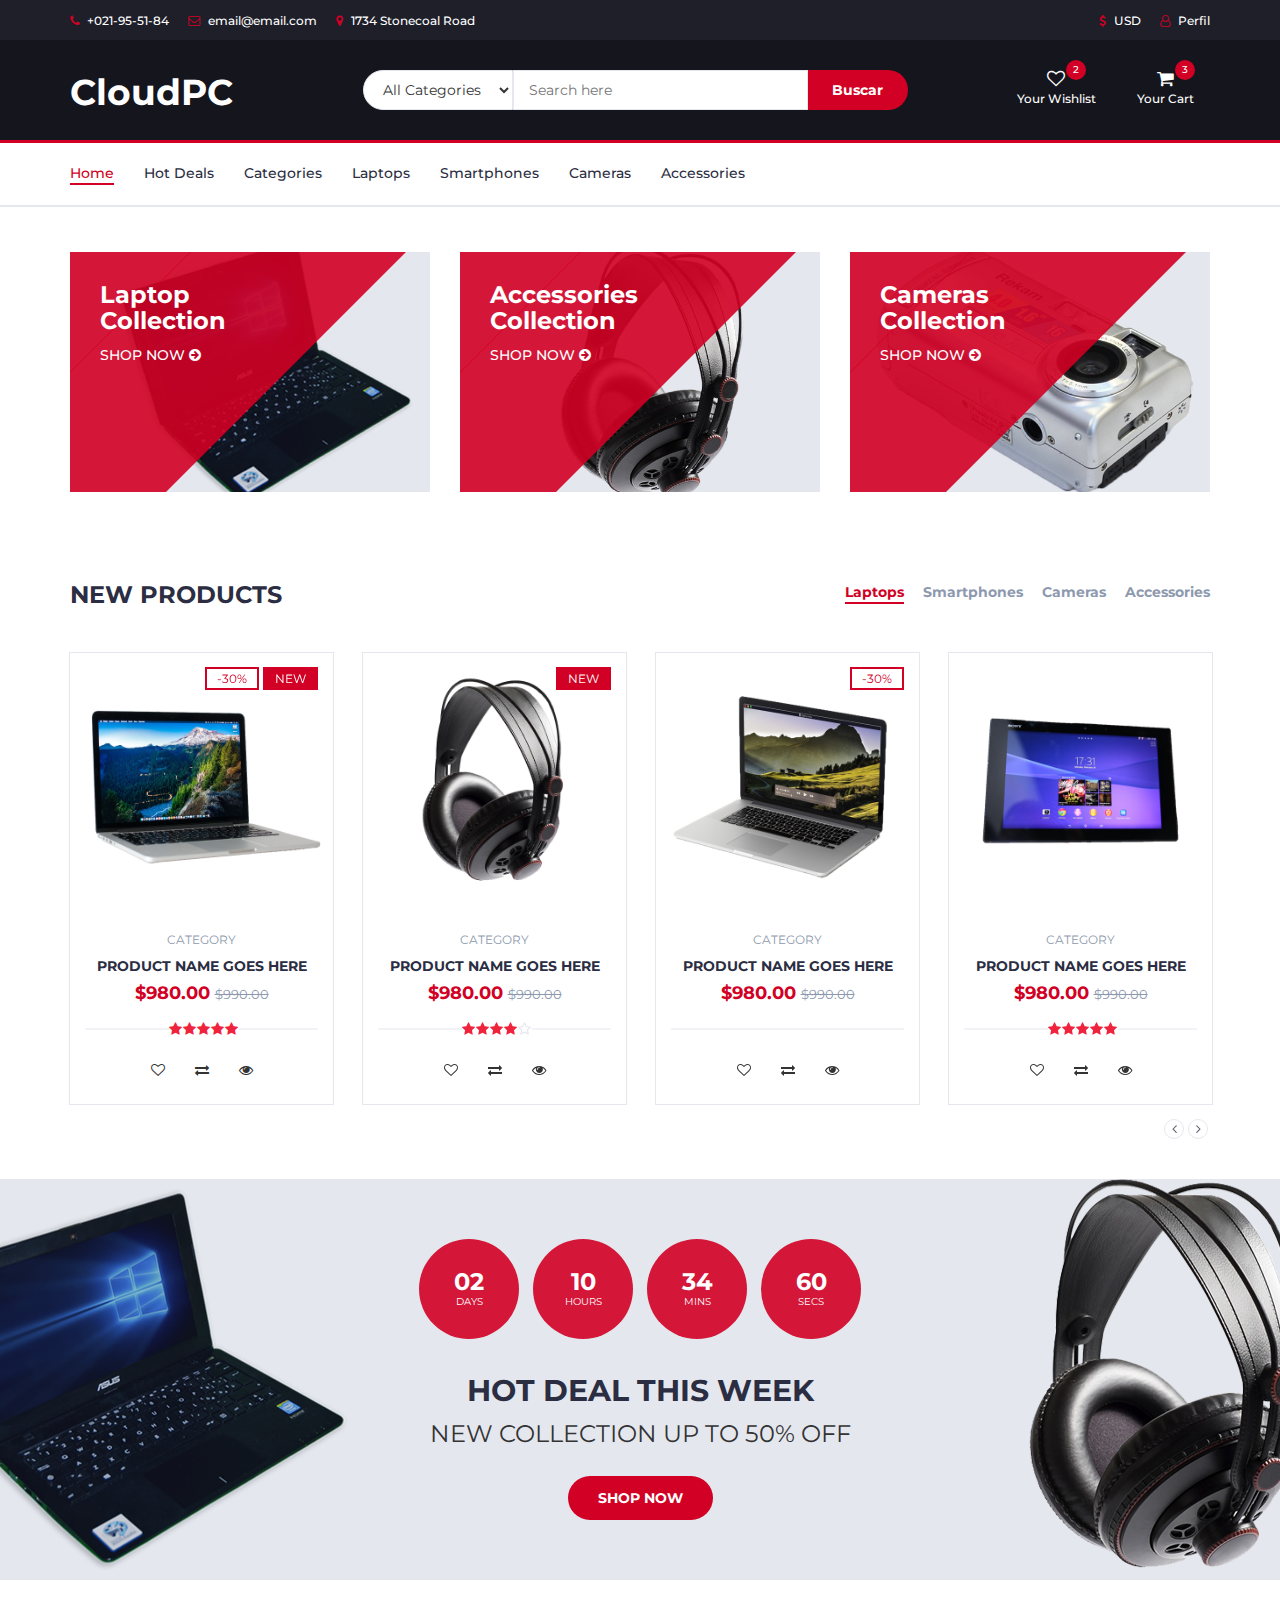
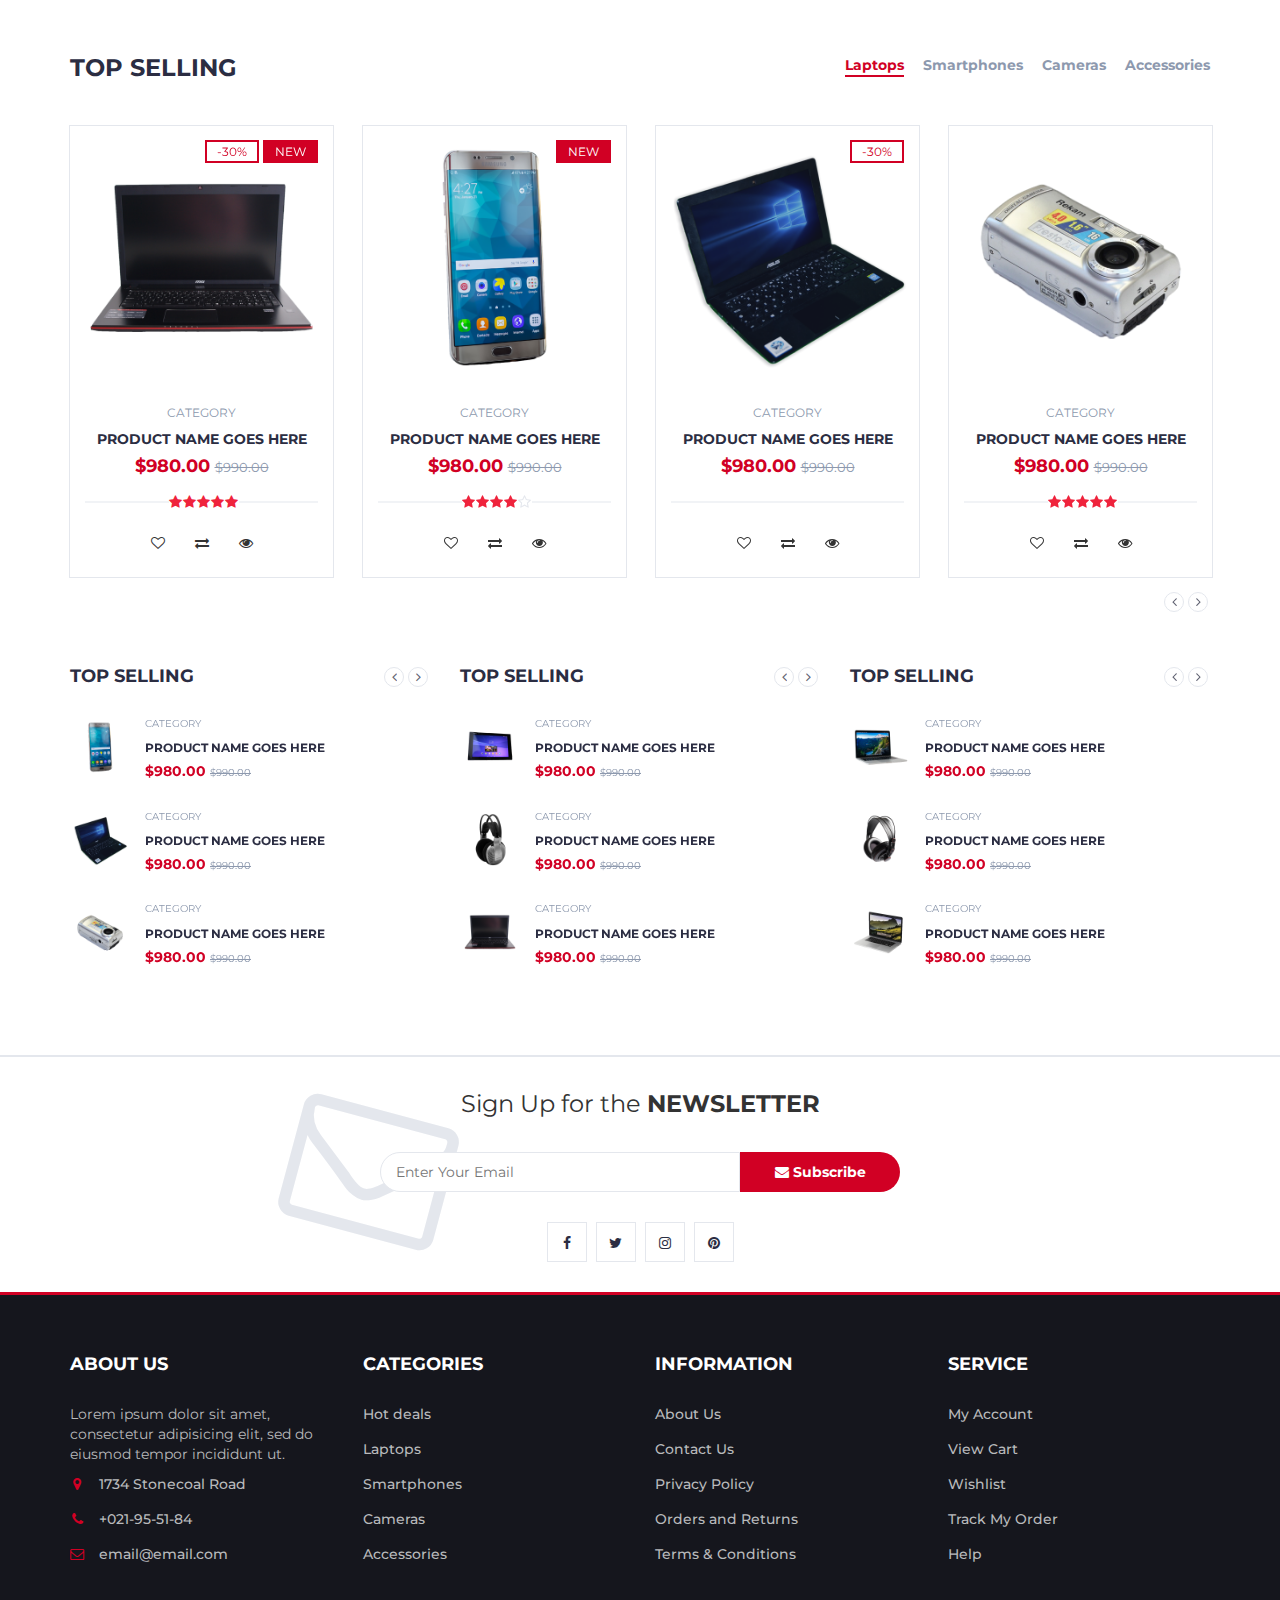
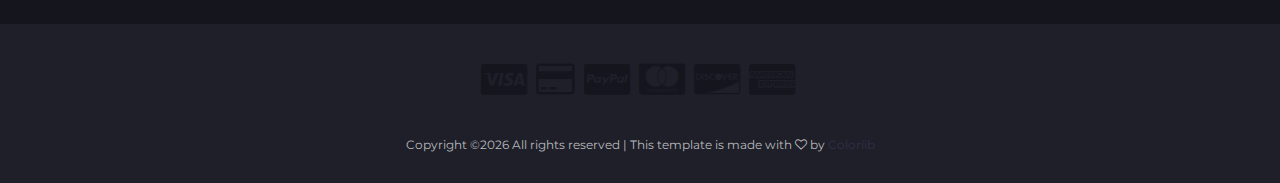
==== index.html @ c311a0d0 "Update index.html" ====
<!DOCTYPE html>
<html lang="en">
	<head>
		<meta charset="utf-8">
		<meta http-equiv="X-UA-Compatible" content="IE=edge">
		<meta name="viewport" content="width=device-width, initial-scale=1">
		 <!-- The above 3 meta tags *must* come first in the head; any other head content must come *after* these tags -->

		<title>CloudPC - Ecommerce</title>

		<!-- Google font -->
		<link href="https://fonts.googleapis.com/css?family=Montserrat:400,500,700" rel="stylesheet">

		<!-- Bootstrap -->
		<link type="text/css" rel="stylesheet" href="css/bootstrap.min.css"/>

		<!-- Slick -->
		<link type="text/css" rel="stylesheet" href="css/slick.css"/>
		<link type="text/css" rel="stylesheet" href="css/slick-theme.css"/>

		<!-- nouislider -->
		<link type="text/css" rel="stylesheet" href="css/nouislider.min.css"/>

		<!-- Font Awesome Icon -->
		<link rel="stylesheet" href="css/font-awesome.min.css">

		<!-- Custom stlylesheet -->
		<link type="text/css" rel="stylesheet" href="css/style.css"/>

		<!-- HTML5 shim and Respond.js for IE8 support of HTML5 elements and media queries -->
		<!-- WARNING: Respond.js doesn't work if you view the page via file:// -->
		<!--[if lt IE 9]>
		  <script src="https://oss.maxcdn.com/html5shiv/3.7.3/html5shiv.min.js"></script>
		  <script src="https://oss.maxcdn.com/respond/1.4.2/respond.min.js"></script>
		<![endif]-->

    </head>
	<body>
		<!-- HEADER -->
		<header>
			<!-- TOP HEADER -->
			<div id="top-header">
				<div class="container text-center">
					<ul class="header-links pull-left">
						<li><a href="#"><i class="fa fa-phone"></i> +021-95-51-84</a></li>
						<li><a href="#"><i class="fa fa-envelope-o"></i> email@email.com</a></li>
						<li><a href="#"><i class="fa fa-map-marker"></i> 1734 Stonecoal Road</a></li>
					</ul>
					<ul class="header-links pull-right">
						<li><a href="#"><i class="fa fa-dollar"></i> USD</a></li>
						<li><a href="#"><i class="fa fa-user-o"></i> Perfil</a></li>
					</ul>
				</div>
			</div>
			<!-- /TOP HEADER -->

			<!-- MAIN HEADER -->
			<div id="header">
				<!-- container -->
				<div class="container">
					<!-- row -->
					<div class="row">
						<!-- LOGO -->
						<div class="col-md-3">
							<div class="header-logo">
								<a href="#" class="logo">
									<h1 style="color: white; padding-top: 1.8rem;">CloudPC</h1>
								</a>
							</div>
						</div>
						<!-- /LOGO -->

						<!-- SEARCH BAR -->
						<div class="col-md-6">
							<div class="header-search">
								<form>
									<select class="input-select">
										<option value="0">All Categories</option>
										<option value="1">Category 01</option>
										<option value="1">Category 02</option>
									</select>
									<input class="input" placeholder="Search here">
									<button class="search-btn">Buscar</button>
								</form>
							</div>
						</div>
						<!-- /SEARCH BAR -->

						<!-- ACCOUNT -->
						<div class="col-md-3 clearfix">
							<div class="header-ctn">
								<!-- Wishlist -->
								<div>
									<a href="#">
										<i class="fa fa-heart-o"></i>
										<span>Your Wishlist</span>
										<div class="qty">2</div>
									</a>
								</div>
								<!-- /Wishlist -->

								<!-- Cart -->
								<div class="dropdown">
									<a class="dropdown-toggle" data-toggle="dropdown" aria-expanded="true">
										<i class="fa fa-shopping-cart"></i>
										<span>Your Cart</span>
										<div class="qty">3</div>
									</a>
									<div class="cart-dropdown">
										<div class="cart-list">
											<div class="product-widget">
												<div class="product-img">
													<img src="./img/product01.png" alt="">
												</div>
												<div class="product-body">
													<h3 class="product-name"><a href="#">product name goes here</a></h3>
													<h4 class="product-price"><span class="qty">1x</span>$980.00</h4>
												</div>
												<button class="delete"><i class="fa fa-close"></i></button>
											</div>

											<div class="product-widget">
												<div class="product-img">
													<img src="./img/product02.png" alt="">
												</div>
												<div class="product-body">
													<h3 class="product-name"><a href="#">product name goes here</a></h3>
													<h4 class="product-price"><span class="qty">3x</span>$980.00</h4>
												</div>
												<button class="delete"><i class="fa fa-close"></i></button>
											</div>
										</div>
										<div class="cart-summary">
											<small>3 Item(s) selected</small>
											<h5>SUBTOTAL: $2940.00</h5>
										</div>
										<div class="cart-btns">
											<a href="#">View Cart</a>
											<a href="#">Checkout  <i class="fa fa-arrow-circle-right"></i></a>
										</div>
									</div>
								</div>
								<!-- /Cart -->

								<!-- Menu Toogle -->
								<div class="menu-toggle">
									<a href="#">
										<i class="fa fa-bars"></i>
										<span>Menu</span>
									</a>
								</div>
								<!-- /Menu Toogle -->
							</div>
						</div>
						<!-- /ACCOUNT -->
					</div>
					<!-- row -->
				</div>
				<!-- container -->
			</div>
			<!-- /MAIN HEADER -->
		</header>
		<!-- /HEADER -->

		<!-- NAVIGATION -->
		<nav id="navigation">
			<!-- container -->
			<div class="container">
				<!-- responsive-nav -->
				<div id="responsive-nav">
					<!-- NAV -->
					<ul class="main-nav nav navbar-nav">
						<li class="active"><a href="#">Home</a></li>
						<li><a href="#">Hot Deals</a></li>
						<li><a href="#">Categories</a></li>
						<li><a href="#">Laptops</a></li>
						<li><a href="#">Smartphones</a></li>
						<li><a href="#">Cameras</a></li>
						<li><a href="#">Accessories</a></li>
					</ul>
					<!-- /NAV -->
				</div>
				<!-- /responsive-nav -->
			</div>
			<!-- /container -->
		</nav>
		<!-- /NAVIGATION -->

		<!-- SECTION -->
		<div class="section">
			<!-- container -->
			<div class="container">
				<!-- row -->
				<div class="row">
					<!-- shop -->
					<div class="col-md-4 col-xs-6">
						<div class="shop">
							<div class="shop-img">
								<img src="./img/shop01.png" alt="">
							</div>
							<div class="shop-body">
								<h3>Laptop<br>Collection</h3>
								<a href="#" class="cta-btn">Shop now <i class="fa fa-arrow-circle-right"></i></a>
							</div>
						</div>
					</div>
					<!-- /shop -->

					<!-- shop -->
					<div class="col-md-4 col-xs-6">
						<div class="shop">
							<div class="shop-img">
								<img src="./img/shop03.png" alt="">
							</div>
							<div class="shop-body">
								<h3>Accessories<br>Collection</h3>
								<a href="#" class="cta-btn">Shop now <i class="fa fa-arrow-circle-right"></i></a>
							</div>
						</div>
					</div>
					<!-- /shop -->

					<!-- shop -->
					<div class="col-md-4 col-xs-6">
						<div class="shop">
							<div class="shop-img">
								<img src="./img/shop02.png" alt="">
							</div>
							<div class="shop-body">
								<h3>Cameras<br>Collection</h3>
								<a href="#" class="cta-btn">Shop now <i class="fa fa-arrow-circle-right"></i></a>
							</div>
						</div>
					</div>
					<!-- /shop -->
				</div>
				<!-- /row -->
			</div>
			<!-- /container -->
		</div>
		<!-- /SECTION -->

		<!-- SECTION -->
		<div class="section">
			<!-- container -->
			<div class="container">
				<!-- row -->
				<div class="row">

					<!-- section title -->
					<div class="col-md-12">
						<div class="section-title">
							<h3 class="title">New Products</h3>
							<div class="section-nav">
								<ul class="section-tab-nav tab-nav">
									<li class="active"><a data-toggle="tab" href="#tab1">Laptops</a></li>
									<li><a data-toggle="tab" href="#tab1">Smartphones</a></li>
									<li><a data-toggle="tab" href="#tab1">Cameras</a></li>
									<li><a data-toggle="tab" href="#tab1">Accessories</a></li>
								</ul>
							</div>
						</div>
					</div>
					<!-- /section title -->

					<!-- Products tab & slick -->
					<div class="col-md-12">
						<div class="row">
							<div class="products-tabs">
								<!-- tab -->
								<div id="tab1" class="tab-pane active">
									<div class="products-slick" data-nav="#slick-nav-1">
										<!-- product -->
										<div class="product">
											<div class="product-img">
												<img src="./img/product01.png" alt="">
												<div class="product-label">
													<span class="sale">-30%</span>
													<span class="new">NEW</span>
												</div>
											</div>
											<div class="product-body">
												<p class="product-category">Category</p>
												<h3 class="product-name"><a href="#">product name goes here</a></h3>
												<h4 class="product-price">$980.00 <del class="product-old-price">$990.00</del></h4>
												<div class="product-rating">
													<i class="fa fa-star"></i>
													<i class="fa fa-star"></i>
													<i class="fa fa-star"></i>
													<i class="fa fa-star"></i>
													<i class="fa fa-star"></i>
												</div>
												<div class="product-btns">
													<button class="add-to-wishlist"><i class="fa fa-heart-o"></i><span class="tooltipp">add to wishlist</span></button>
													<button class="add-to-compare"><i class="fa fa-exchange"></i><span class="tooltipp">add to compare</span></button>
													<button class="quick-view"><i class="fa fa-eye"></i><span class="tooltipp">quick view</span></button>
												</div>
											</div>
											<div class="add-to-cart">
												<button class="add-to-cart-btn"><i class="fa fa-shopping-cart"></i> add to cart</button>
											</div>
										</div>
										<!-- /product -->

										<!-- product -->
										<div class="product">
											<div class="product-img">
												<img src="./img/product02.png" alt="">
												<div class="product-label">
													<span class="new">NEW</span>
												</div>
											</div>
											<div class="product-body">
												<p class="product-category">Category</p>
												<h3 class="product-name"><a href="#">product name goes here</a></h3>
												<h4 class="product-price">$980.00 <del class="product-old-price">$990.00</del></h4>
												<div class="product-rating">
													<i class="fa fa-star"></i>
													<i class="fa fa-star"></i>
													<i class="fa fa-star"></i>
													<i class="fa fa-star"></i>
													<i class="fa fa-star-o"></i>
												</div>
												<div class="product-btns">
													<button class="add-to-wishlist"><i class="fa fa-heart-o"></i><span class="tooltipp">add to wishlist</span></button>
													<button class="add-to-compare"><i class="fa fa-exchange"></i><span class="tooltipp">add to compare</span></button>
													<button class="quick-view"><i class="fa fa-eye"></i><span class="tooltipp">quick view</span></button>
												</div>
											</div>
											<div class="add-to-cart">
												<button class="add-to-cart-btn"><i class="fa fa-shopping-cart"></i> add to cart</button>
											</div>
										</div>
										<!-- /product -->

										<!-- product -->
										<div class="product">
											<div class="product-img">
												<img src="./img/product03.png" alt="">
												<div class="product-label">
													<span class="sale">-30%</span>
												</div>
											</div>
											<div class="product-body">
												<p class="product-category">Category</p>
												<h3 class="product-name"><a href="#">product name goes here</a></h3>
												<h4 class="product-price">$980.00 <del class="product-old-price">$990.00</del></h4>
												<div class="product-rating">
												</div>
												<div class="product-btns">
													<button class="add-to-wishlist"><i class="fa fa-heart-o"></i><span class="tooltipp">add to wishlist</span></button>
													<button class="add-to-compare"><i class="fa fa-exchange"></i><span class="tooltipp">add to compare</span></button>
													<button class="quick-view"><i class="fa fa-eye"></i><span class="tooltipp">quick view</span></button>
												</div>
											</div>
											<div class="add-to-cart">
												<button class="add-to-cart-btn"><i class="fa fa-shopping-cart"></i> add to cart</button>
											</div>
										</div>
										<!-- /product -->

										<!-- product -->
										<div class="product">
											<div class="product-img">
												<img src="./img/product04.png" alt="">
											</div>
											<div class="product-body">
												<p class="product-category">Category</p>
												<h3 class="product-name"><a href="#">product name goes here</a></h3>
												<h4 class="product-price">$980.00 <del class="product-old-price">$990.00</del></h4>
												<div class="product-rating">
													<i class="fa fa-star"></i>
													<i class="fa fa-star"></i>
													<i class="fa fa-star"></i>
													<i class="fa fa-star"></i>
													<i class="fa fa-star"></i>
												</div>
												<div class="product-btns">
													<button class="add-to-wishlist"><i class="fa fa-heart-o"></i><span class="tooltipp">add to wishlist</span></button>
													<button class="add-to-compare"><i class="fa fa-exchange"></i><span class="tooltipp">add to compare</span></button>
													<button class="quick-view"><i class="fa fa-eye"></i><span class="tooltipp">quick view</span></button>
												</div>
											</div>
											<div class="add-to-cart">
												<button class="add-to-cart-btn"><i class="fa fa-shopping-cart"></i> add to cart</button>
											</div>
										</div>
										<!-- /product -->

										<!-- product -->
										<div class="product">
											<div class="product-img">
												<img src="./img/product05.png" alt="">
											</div>
											<div class="product-body">
												<p class="product-category">Category</p>
												<h3 class="product-name"><a href="#">product name goes here</a></h3>
												<h4 class="product-price">$980.00 <del class="product-old-price">$990.00</del></h4>
												<div class="product-rating">
													<i class="fa fa-star"></i>
													<i class="fa fa-star"></i>
													<i class="fa fa-star"></i>
													<i class="fa fa-star"></i>
													<i class="fa fa-star"></i>
												</div>
												<div class="product-btns">
													<button class="add-to-wishlist"><i class="fa fa-heart-o"></i><span class="tooltipp">add to wishlist</span></button>
													<button class="add-to-compare"><i class="fa fa-exchange"></i><span class="tooltipp">add to compare</span></button>
													<button class="quick-view"><i class="fa fa-eye"></i><span class="tooltipp">quick view</span></button>
												</div>
											</div>
											<div class="add-to-cart">
												<button class="add-to-cart-btn"><i class="fa fa-shopping-cart"></i> add to cart</button>
											</div>
										</div>
										<!-- /product -->
									</div>
									<div id="slick-nav-1" class="products-slick-nav"></div>
								</div>
								<!-- /tab -->
							</div>
						</div>
					</div>
					<!-- Products tab & slick -->
				</div>
				<!-- /row -->
			</div>
			<!-- /container -->
		</div>
		<!-- /SECTION -->

		<!-- HOT DEAL SECTION -->
		<div id="hot-deal" class="section">
			<!-- container -->
			<div class="container">
				<!-- row -->
				<div class="row">
					<div class="col-md-12">
						<div class="hot-deal">
							<ul class="hot-deal-countdown">
								<li>
									<div>
										<h3>02</h3>
										<span>Days</span>
									</div>
								</li>
								<li>
									<div>
										<h3>10</h3>
										<span>Hours</span>
									</div>
								</li>
								<li>
									<div>
										<h3>34</h3>
										<span>Mins</span>
									</div>
								</li>
								<li>
									<div>
										<h3>60</h3>
										<span>Secs</span>
									</div>
								</li>
							</ul>
							<h2 class="text-uppercase">hot deal this week</h2>
							<p>New Collection Up to 50% OFF</p>
							<a class="primary-btn cta-btn" href="#">Shop now</a>
						</div>
					</div>
				</div>
				<!-- /row -->
			</div>
			<!-- /container -->
		</div>
		<!-- /HOT DEAL SECTION -->

		<!-- SECTION -->
		<div class="section">
			<!-- container -->
			<div class="container">
				<!-- row -->
				<div class="row">

					<!-- section title -->
					<div class="col-md-12">
						<div class="section-title">
							<h3 class="title">Top selling</h3>
							<div class="section-nav">
								<ul class="section-tab-nav tab-nav">
									<li class="active"><a data-toggle="tab" href="#tab2">Laptops</a></li>
									<li><a data-toggle="tab" href="#tab2">Smartphones</a></li>
									<li><a data-toggle="tab" href="#tab2">Cameras</a></li>
									<li><a data-toggle="tab" href="#tab2">Accessories</a></li>
								</ul>
							</div>
						</div>
					</div>
					<!-- /section title -->

					<!-- Products tab & slick -->
					<div class="col-md-12">
						<div class="row">
							<div class="products-tabs">
								<!-- tab -->
								<div id="tab2" class="tab-pane fade in active">
									<div class="products-slick" data-nav="#slick-nav-2">
										<!-- product -->
										<div class="product">
											<div class="product-img">
												<img src="./img/product06.png" alt="">
												<div class="product-label">
													<span class="sale">-30%</span>
													<span class="new">NEW</span>
												</div>
											</div>
											<div class="product-body">
												<p class="product-category">Category</p>
												<h3 class="product-name"><a href="#">product name goes here</a></h3>
												<h4 class="product-price">$980.00 <del class="product-old-price">$990.00</del></h4>
												<div class="product-rating">
													<i class="fa fa-star"></i>
													<i class="fa fa-star"></i>
													<i class="fa fa-star"></i>
													<i class="fa fa-star"></i>
													<i class="fa fa-star"></i>
												</div>
												<div class="product-btns">
													<button class="add-to-wishlist"><i class="fa fa-heart-o"></i><span class="tooltipp">add to wishlist</span></button>
													<button class="add-to-compare"><i class="fa fa-exchange"></i><span class="tooltipp">add to compare</span></button>
													<button class="quick-view"><i class="fa fa-eye"></i><span class="tooltipp">quick view</span></button>
												</div>
											</div>
											<div class="add-to-cart">
												<button class="add-to-cart-btn"><i class="fa fa-shopping-cart"></i> add to cart</button>
											</div>
										</div>
										<!-- /product -->

										<!-- product -->
										<div class="product">
											<div class="product-img">
												<img src="./img/product07.png" alt="">
												<div class="product-label">
													<span class="new">NEW</span>
												</div>
											</div>
											<div class="product-body">
												<p class="product-category">Category</p>
												<h3 class="product-name"><a href="#">product name goes here</a></h3>
												<h4 class="product-price">$980.00 <del class="product-old-price">$990.00</del></h4>
												<div class="product-rating">
													<i class="fa fa-star"></i>
													<i class="fa fa-star"></i>
													<i class="fa fa-star"></i>
													<i class="fa fa-star"></i>
													<i class="fa fa-star-o"></i>
												</div>
												<div class="product-btns">
													<button class="add-to-wishlist"><i class="fa fa-heart-o"></i><span class="tooltipp">add to wishlist</span></button>
													<button class="add-to-compare"><i class="fa fa-exchange"></i><span class="tooltipp">add to compare</span></button>
													<button class="quick-view"><i class="fa fa-eye"></i><span class="tooltipp">quick view</span></button>
												</div>
											</div>
											<div class="add-to-cart">
												<button class="add-to-cart-btn"><i class="fa fa-shopping-cart"></i> add to cart</button>
											</div>
										</div>
										<!-- /product -->

										<!-- product -->
										<div class="product">
											<div class="product-img">
												<img src="./img/product08.png" alt="">
												<div class="product-label">
													<span class="sale">-30%</span>
												</div>
											</div>
											<div class="product-body">
												<p class="product-category">Category</p>
												<h3 class="product-name"><a href="#">product name goes here</a></h3>
												<h4 class="product-price">$980.00 <del class="product-old-price">$990.00</del></h4>
												<div class="product-rating">
												</div>
												<div class="product-btns">
													<button class="add-to-wishlist"><i class="fa fa-heart-o"></i><span class="tooltipp">add to wishlist</span></button>
													<button class="add-to-compare"><i class="fa fa-exchange"></i><span class="tooltipp">add to compare</span></button>
													<button class="quick-view"><i class="fa fa-eye"></i><span class="tooltipp">quick view</span></button>
												</div>
											</div>
											<div class="add-to-cart">
												<button class="add-to-cart-btn"><i class="fa fa-shopping-cart"></i> add to cart</button>
											</div>
										</div>
										<!-- /product -->

										<!-- product -->
										<div class="product">
											<div class="product-img">
												<img src="./img/product09.png" alt="">
											</div>
											<div class="product-body">
												<p class="product-category">Category</p>
												<h3 class="product-name"><a href="#">product name goes here</a></h3>
												<h4 class="product-price">$980.00 <del class="product-old-price">$990.00</del></h4>
												<div class="product-rating">
													<i class="fa fa-star"></i>
													<i class="fa fa-star"></i>
													<i class="fa fa-star"></i>
													<i class="fa fa-star"></i>
													<i class="fa fa-star"></i>
												</div>
												<div class="product-btns">
													<button class="add-to-wishlist"><i class="fa fa-heart-o"></i><span class="tooltipp">add to wishlist</span></button>
													<button class="add-to-compare"><i class="fa fa-exchange"></i><span class="tooltipp">add to compare</span></button>
													<button class="quick-view"><i class="fa fa-eye"></i><span class="tooltipp">quick view</span></button>
												</div>
											</div>
											<div class="add-to-cart">
												<button class="add-to-cart-btn"><i class="fa fa-shopping-cart"></i> add to cart</button>
											</div>
										</div>
										<!-- /product -->

										<!-- product -->
										<div class="product">
											<div class="product-img">
												<img src="./img/product01.png" alt="">
											</div>
											<div class="product-body">
												<p class="product-category">Category</p>
												<h3 class="product-name"><a href="#">product name goes here</a></h3>
												<h4 class="product-price">$980.00 <del class="product-old-price">$990.00</del></h4>
												<div class="product-rating">
													<i class="fa fa-star"></i>
													<i class="fa fa-star"></i>
													<i class="fa fa-star"></i>
													<i class="fa fa-star"></i>
													<i class="fa fa-star"></i>
												</div>
												<div class="product-btns">
													<button class="add-to-wishlist"><i class="fa fa-heart-o"></i><span class="tooltipp">add to wishlist</span></button>
													<button class="add-to-compare"><i class="fa fa-exchange"></i><span class="tooltipp">add to compare</span></button>
													<button class="quick-view"><i class="fa fa-eye"></i><span class="tooltipp">quick view</span></button>
												</div>
											</div>
											<div class="add-to-cart">
												<button class="add-to-cart-btn"><i class="fa fa-shopping-cart"></i> add to cart</button>
											</div>
										</div>
										<!-- /product -->
									</div>
									<div id="slick-nav-2" class="products-slick-nav"></div>
								</div>
								<!-- /tab -->
							</div>
						</div>
					</div>
					<!-- /Products tab & slick -->
				</div>
				<!-- /row -->
			</div>
			<!-- /container -->
		</div>
		<!-- /SECTION -->

		<!-- SECTION -->
		<div class="section">
			<!-- container -->
			<div class="container">
				<!-- row -->
				<div class="row">
					<div class="col-md-4 col-xs-6">
						<div class="section-title">
							<h4 class="title">Top selling</h4>
							<div class="section-nav">
								<div id="slick-nav-3" class="products-slick-nav"></div>
							</div>
						</div>

						<div class="products-widget-slick" data-nav="#slick-nav-3">
							<div>
								<!-- product widget -->
								<div class="product-widget">
									<div class="product-img">
										<img src="./img/product07.png" alt="">
									</div>
									<div class="product-body">
										<p class="product-category">Category</p>
										<h3 class="product-name"><a href="#">product name goes here</a></h3>
										<h4 class="product-price">$980.00 <del class="product-old-price">$990.00</del></h4>
									</div>
								</div>
								<!-- /product widget -->

								<!-- product widget -->
								<div class="product-widget">
									<div class="product-img">
										<img src="./img/product08.png" alt="">
									</div>
									<div class="product-body">
										<p class="product-category">Category</p>
										<h3 class="product-name"><a href="#">product name goes here</a></h3>
										<h4 class="product-price">$980.00 <del class="product-old-price">$990.00</del></h4>
									</div>
								</div>
								<!-- /product widget -->

								<!-- product widget -->
								<div class="product-widget">
									<div class="product-img">
										<img src="./img/product09.png" alt="">
									</div>
									<div class="product-body">
										<p class="product-category">Category</p>
										<h3 class="product-name"><a href="#">product name goes here</a></h3>
										<h4 class="product-price">$980.00 <del class="product-old-price">$990.00</del></h4>
									</div>
								</div>
								<!-- product widget -->
							</div>

							<div>
								<!-- product widget -->
								<div class="product-widget">
									<div class="product-img">
										<img src="./img/product01.png" alt="">
									</div>
									<div class="product-body">
										<p class="product-category">Category</p>
										<h3 class="product-name"><a href="#">product name goes here</a></h3>
										<h4 class="product-price">$980.00 <del class="product-old-price">$990.00</del></h4>
									</div>
								</div>
								<!-- /product widget -->

								<!-- product widget -->
								<div class="product-widget">
									<div class="product-img">
										<img src="./img/product02.png" alt="">
									</div>
									<div class="product-body">
										<p class="product-category">Category</p>
										<h3 class="product-name"><a href="#">product name goes here</a></h3>
										<h4 class="product-price">$980.00 <del class="product-old-price">$990.00</del></h4>
									</div>
								</div>
								<!-- /product widget -->

								<!-- product widget -->
								<div class="product-widget">
									<div class="product-img">
										<img src="./img/product03.png" alt="">
									</div>
									<div class="product-body">
										<p class="product-category">Category</p>
										<h3 class="product-name"><a href="#">product name goes here</a></h3>
										<h4 class="product-price">$980.00 <del class="product-old-price">$990.00</del></h4>
									</div>
								</div>
								<!-- product widget -->
							</div>
						</div>
					</div>

					<div class="col-md-4 col-xs-6">
						<div class="section-title">
							<h4 class="title">Top selling</h4>
							<div class="section-nav">
								<div id="slick-nav-4" class="products-slick-nav"></div>
							</div>
						</div>

						<div class="products-widget-slick" data-nav="#slick-nav-4">
							<div>
								<!-- product widget -->
								<div class="product-widget">
									<div class="product-img">
										<img src="./img/product04.png" alt="">
									</div>
									<div class="product-body">
										<p class="product-category">Category</p>
										<h3 class="product-name"><a href="#">product name goes here</a></h3>
										<h4 class="product-price">$980.00 <del class="product-old-price">$990.00</del></h4>
									</div>
								</div>
								<!-- /product widget -->

								<!-- product widget -->
								<div class="product-widget">
									<div class="product-img">
										<img src="./img/product05.png" alt="">
									</div>
									<div class="product-body">
										<p class="product-category">Category</p>
										<h3 class="product-name"><a href="#">product name goes here</a></h3>
										<h4 class="product-price">$980.00 <del class="product-old-price">$990.00</del></h4>
									</div>
								</div>
								<!-- /product widget -->

								<!-- product widget -->
								<div class="product-widget">
									<div class="product-img">
										<img src="./img/product06.png" alt="">
									</div>
									<div class="product-body">
										<p class="product-category">Category</p>
										<h3 class="product-name"><a href="#">product name goes here</a></h3>
										<h4 class="product-price">$980.00 <del class="product-old-price">$990.00</del></h4>
									</div>
								</div>
								<!-- product widget -->
							</div>

							<div>
								<!-- product widget -->
								<div class="product-widget">
									<div class="product-img">
										<img src="./img/product07.png" alt="">
									</div>
									<div class="product-body">
										<p class="product-category">Category</p>
										<h3 class="product-name"><a href="#">product name goes here</a></h3>
										<h4 class="product-price">$980.00 <del class="product-old-price">$990.00</del></h4>
									</div>
								</div>
								<!-- /product widget -->

								<!-- product widget -->
								<div class="product-widget">
									<div class="product-img">
										<img src="./img/product08.png" alt="">
									</div>
									<div class="product-body">
										<p class="product-category">Category</p>
										<h3 class="product-name"><a href="#">product name goes here</a></h3>
										<h4 class="product-price">$980.00 <del class="product-old-price">$990.00</del></h4>
									</div>
								</div>
								<!-- /product widget -->

								<!-- product widget -->
								<div class="product-widget">
									<div class="product-img">
										<img src="./img/product09.png" alt="">
									</div>
									<div class="product-body">
										<p class="product-category">Category</p>
										<h3 class="product-name"><a href="#">product name goes here</a></h3>
										<h4 class="product-price">$980.00 <del class="product-old-price">$990.00</del></h4>
									</div>
								</div>
								<!-- product widget -->
							</div>
						</div>
					</div>

					<div class="clearfix visible-sm visible-xs"></div>

					<div class="col-md-4 col-xs-6">
						<div class="section-title">
							<h4 class="title">Top selling</h4>
							<div class="section-nav">
								<div id="slick-nav-5" class="products-slick-nav"></div>
							</div>
						</div>

						<div class="products-widget-slick" data-nav="#slick-nav-5">
							<div>
								<!-- product widget -->
								<div class="product-widget">
									<div class="product-img">
										<img src="./img/product01.png" alt="">
									</div>
									<div class="product-body">
										<p class="product-category">Category</p>
										<h3 class="product-name"><a href="#">product name goes here</a></h3>
										<h4 class="product-price">$980.00 <del class="product-old-price">$990.00</del></h4>
									</div>
								</div>
								<!-- /product widget -->

								<!-- product widget -->
								<div class="product-widget">
									<div class="product-img">
										<img src="./img/product02.png" alt="">
									</div>
									<div class="product-body">
										<p class="product-category">Category</p>
										<h3 class="product-name"><a href="#">product name goes here</a></h3>
										<h4 class="product-price">$980.00 <del class="product-old-price">$990.00</del></h4>
									</div>
								</div>
								<!-- /product widget -->

								<!-- product widget -->
								<div class="product-widget">
									<div class="product-img">
										<img src="./img/product03.png" alt="">
									</div>
									<div class="product-body">
										<p class="product-category">Category</p>
										<h3 class="product-name"><a href="#">product name goes here</a></h3>
										<h4 class="product-price">$980.00 <del class="product-old-price">$990.00</del></h4>
									</div>
								</div>
								<!-- product widget -->
							</div>

							<div>
								<!-- product widget -->
								<div class="product-widget">
									<div class="product-img">
										<img src="./img/product04.png" alt="">
									</div>
									<div class="product-body">
										<p class="product-category">Category</p>
										<h3 class="product-name"><a href="#">product name goes here</a></h3>
										<h4 class="product-price">$980.00 <del class="product-old-price">$990.00</del></h4>
									</div>
								</div>
								<!-- /product widget -->

								<!-- product widget -->
								<div class="product-widget">
									<div class="product-img">
										<img src="./img/product05.png" alt="">
									</div>
									<div class="product-body">
										<p class="product-category">Category</p>
										<h3 class="product-name"><a href="#">product name goes here</a></h3>
										<h4 class="product-price">$980.00 <del class="product-old-price">$990.00</del></h4>
									</div>
								</div>
								<!-- /product widget -->

								<!-- product widget -->
								<div class="product-widget">
									<div class="product-img">
										<img src="./img/product06.png" alt="">
									</div>
									<div class="product-body">
										<p class="product-category">Category</p>
										<h3 class="product-name"><a href="#">product name goes here</a></h3>
										<h4 class="product-price">$980.00 <del class="product-old-price">$990.00</del></h4>
									</div>
								</div>
								<!-- product widget -->
							</div>
						</div>
					</div>

				</div>
				<!-- /row -->
			</div>
			<!-- /container -->
		</div>
		<!-- /SECTION -->

		<!-- NEWSLETTER -->
		<div id="newsletter" class="section">
			<!-- container -->
			<div class="container">
				<!-- row -->
				<div class="row">
					<div class="col-md-12">
						<div class="newsletter">
							<p>Sign Up for the <strong>NEWSLETTER</strong></p>
							<form>
								<input class="input" type="email" placeholder="Enter Your Email">
								<button class="newsletter-btn"><i class="fa fa-envelope"></i> Subscribe</button>
							</form>
							<ul class="newsletter-follow">
								<li>
									<a href="#"><i class="fa fa-facebook"></i></a>
								</li>
								<li>
									<a href="#"><i class="fa fa-twitter"></i></a>
								</li>
								<li>
									<a href="#"><i class="fa fa-instagram"></i></a>
								</li>
								<li>
									<a href="#"><i class="fa fa-pinterest"></i></a>
								</li>
							</ul>
						</div>
					</div>
				</div>
				<!-- /row -->
			</div>
			<!-- /container -->
		</div>
		<!-- /NEWSLETTER -->

		<!-- FOOTER -->
		<footer id="footer">
			<!-- top footer -->
			<div class="section">
				<!-- container -->
				<div class="container">
					<!-- row -->
					<div class="row">
						<div class="col-md-3 col-xs-6">
							<div class="footer">
								<h3 class="footer-title">About Us</h3>
								<p>Lorem ipsum dolor sit amet, consectetur adipisicing elit, sed do eiusmod tempor incididunt ut.</p>
								<ul class="footer-links">
									<li><a href="#"><i class="fa fa-map-marker"></i>1734 Stonecoal Road</a></li>
									<li><a href="#"><i class="fa fa-phone"></i>+021-95-51-84</a></li>
									<li><a href="#"><i class="fa fa-envelope-o"></i>email@email.com</a></li>
								</ul>
							</div>
						</div>

						<div class="col-md-3 col-xs-6">
							<div class="footer">
								<h3 class="footer-title">Categories</h3>
								<ul class="footer-links">
									<li><a href="#">Hot deals</a></li>
									<li><a href="#">Laptops</a></li>
									<li><a href="#">Smartphones</a></li>
									<li><a href="#">Cameras</a></li>
									<li><a href="#">Accessories</a></li>
								</ul>
							</div>
						</div>

						<div class="clearfix visible-xs"></div>

						<div class="col-md-3 col-xs-6">
							<div class="footer">
								<h3 class="footer-title">Information</h3>
								<ul class="footer-links">
									<li><a href="#">About Us</a></li>
									<li><a href="#">Contact Us</a></li>
									<li><a href="#">Privacy Policy</a></li>
									<li><a href="#">Orders and Returns</a></li>
									<li><a href="#">Terms & Conditions</a></li>
								</ul>
							</div>
						</div>

						<div class="col-md-3 col-xs-6">
							<div class="footer">
								<h3 class="footer-title">Service</h3>
								<ul class="footer-links">
									<li><a href="#">My Account</a></li>
									<li><a href="#">View Cart</a></li>
									<li><a href="#">Wishlist</a></li>
									<li><a href="#">Track My Order</a></li>
									<li><a href="#">Help</a></li>
								</ul>
							</div>
						</div>
					</div>
					<!-- /row -->
				</div>
				<!-- /container -->
			</div>
			<!-- /top footer -->

			<!-- bottom footer -->
			<div id="bottom-footer" class="section">
				<div class="container">
					<!-- row -->
					<div class="row">
						<div class="col-md-12 text-center">
							<ul class="footer-payments">
								<li><a href="#"><i class="fa fa-cc-visa"></i></a></li>
								<li><a href="#"><i class="fa fa-credit-card"></i></a></li>
								<li><a href="#"><i class="fa fa-cc-paypal"></i></a></li>
								<li><a href="#"><i class="fa fa-cc-mastercard"></i></a></li>
								<li><a href="#"><i class="fa fa-cc-discover"></i></a></li>
								<li><a href="#"><i class="fa fa-cc-amex"></i></a></li>
							</ul>
							<span class="copyright">
								<!-- Link back to Colorlib can't be removed. Template is licensed under CC BY 3.0. -->
								Copyright &copy;<script>document.write(new Date().getFullYear());</script> All rights reserved | This template is made with <i class="fa fa-heart-o" aria-hidden="true"></i> by <a href="https://colorlib.com" target="_blank">Colorlib</a>
							<!-- Link back to Colorlib can't be removed. Template is licensed under CC BY 3.0. -->
							</span>
						</div>
					</div>
						<!-- /row -->
				</div>
				<!-- /container -->
			</div>
			<!-- /bottom footer -->
		</footer>
		<!-- /FOOTER -->

		<!-- jQuery Plugins -->
		<script src="js/jquery.min.js"></script>
		<script src="js/bootstrap.min.js"></script>
		<script src="js/slick.min.js"></script>
		<script src="js/nouislider.min.js"></script>
		<script src="js/jquery.zoom.min.js"></script>
		<script src="js/main.js"></script>

	</body>
</html>
---- css/nouislider.min.css ----
/*! nouislider - 10.0.0 - 2017-05-28 14:52:48 */.noUi-target,.noUi-target *{-webkit-touch-callout:none;-webkit-tap-highlight-color:transparent;-webkit-user-select:none;-ms-touch-action:none;touch-action:none;-ms-user-select:none;-moz-user-select:none;user-select:none;-moz-box-sizing:border-box;box-sizing:border-box}.noUi-target{position:relative;direction:ltr}.noUi-base{width:100%;height:100%;position:relative;z-index:1}.noUi-connect{position:absolute;right:0;top:0;left:0;bottom:0}.noUi-origin{position:absolute;height:0;width:0}.noUi-handle{position:relative;z-index:1}.noUi-state-tap .noUi-connect,.noUi-state-tap .noUi-origin{-webkit-transition:top .3s,right .3s,bottom .3s,left .3s;transition:top .3s,right .3s,bottom .3s,left .3s}.noUi-state-drag *{cursor:inherit!important}.noUi-base,.noUi-handle{-webkit-transform:translate3d(0,0,0);transform:translate3d(0,0,0)}.noUi-horizontal{height:18px}.noUi-horizontal .noUi-handle{width:34px;height:28px;left:-17px;top:-6px}.noUi-vertical{width:18px}.noUi-vertical .noUi-handle{width:28px;height:34px;left:-6px;top:-17px}.noUi-target{background:#FAFAFA;border-radius:4px;border:1px solid #D3D3D3;box-shadow:inset 0 1px 1px #F0F0F0,0 3px 6px -5px #BBB}.noUi-connect{background:#3FB8AF;border-radius:4px;box-shadow:inset 0 0 3px rgba(51,51,51,.45);-webkit-transition:background 450ms;transition:background 450ms}.noUi-draggable{cursor:ew-resize}.noUi-vertical .noUi-draggable{cursor:ns-resize}.noUi-handle{border:1px solid #D9D9D9;border-radius:3px;background:#FFF;cursor:default;box-shadow:inset 0 0 1px #FFF,inset 0 1px 7px #EBEBEB,0 3px 6px -3px #BBB}.noUi-active{box-shadow:inset 0 0 1px #FFF,inset 0 1px 7px #DDD,0 3px 6px -3px #BBB}.noUi-handle:after,.noUi-handle:before{content:"";display:block;position:absolute;height:14px;width:1px;background:#E8E7E6;left:14px;top:6px}.noUi-handle:after{left:17px}.noUi-vertical .noUi-handle:after,.noUi-vertical .noUi-handle:before{width:14px;height:1px;left:6px;top:14px}.noUi-vertical .noUi-handle:after{top:17px}[disabled] .noUi-connect{background:#B8B8B8}[disabled] .noUi-handle,[disabled].noUi-handle,[disabled].noUi-target{cursor:not-allowed}.noUi-pips,.noUi-pips *{-moz-box-sizing:border-box;box-sizing:border-box}.noUi-pips{position:absolute;color:#999}.noUi-value{position:absolute;white-space:nowrap;text-align:center}.noUi-value-sub{color:#ccc;font-size:10px}.noUi-marker{position:absolute;background:#CCC}.noUi-marker-large,.noUi-marker-sub{background:#AAA}.noUi-pips-horizontal{padding:10px 0;height:80px;top:100%;left:0;width:100%}.noUi-value-horizontal{-webkit-transform:translate3d(-50%,50%,0);transform:translate3d(-50%,50%,0)}.noUi-marker-horizontal.noUi-marker{margin-left:-1px;width:2px;height:5px}.noUi-marker-horizontal.noUi-marker-sub{height:10px}.noUi-marker-horizontal.noUi-marker-large{height:15px}.noUi-pips-vertical{padding:0 10px;height:100%;top:0;left:100%}.noUi-value-vertical{-webkit-transform:translate3d(0,50%,0);transform:translate3d(0,50%,0);padding-left:25px}.noUi-marker-vertical.noUi-marker{width:5px;height:2px;margin-top:-1px}.noUi-marker-vertical.noUi-marker-sub{width:10px}.noUi-marker-vertical.noUi-marker-large{width:15px}.noUi-tooltip{display:block;position:absolute;border:1px solid #D9D9D9;border-radius:3px;background:#fff;color:#000;padding:5px;text-align:center;white-space:nowrap}.noUi-horizontal .noUi-tooltip{-webkit-transform:translate(-50%,0);transform:translate(-50%,0);left:50%;bottom:120%}.noUi-vertical .noUi-tooltip{-webkit-transform:translate(0,-50%);transform:translate(0,-50%);top:50%;right:120%}
---- css/style.css ----
/*
Template Name: Electro - HTML Ecommerce Template
Author: yaminncco

Colors:
	Body 		: #333
	Headers 	: #2B2D42
	Primary 	: #D10024
	Dark 		: #15161D ##1E1F29
	Grey 		: #E4E7ED #FBFBFC #8D99AE #B9BABC

Fonts: Montserrat

Table OF Contents
------------------------------------
1 > GENERAL
------ Typography
------ Buttons
------ Inputs
------ Sections
------ Breadcrumb
2 > HEADER
------ Top header
------ Logo
------ Search
------ Cart
3 > NAVIGATION
------ Main nav
------ Responsive Nav
4 > CATEGORY SHOP
5 > HOT DEAL
6 > PRODUCT
------ Product
------ Widget product
------ Product slick
7 > STORE PAGE
------ Aside
------ Store
8 > PRODUCT DETAILS PAGE
------ Product view
------ Product details
------ Product tab
9 > CHECKOUT PAGE
10 > NEWSLETTER
11 > FOOTER
11 > SLICK STYLE
12 > RESPONSIVE
------------------------------------*/

/*=========================================================
	01 -> GENERAL
===========================================================*/

/*----------------------------*\
	Typography
\*----------------------------*/

body {
  font-family: 'Montserrat', sans-serif;
  font-weight: 400;
  color: #333;
}

h1, h2, h3, h4, h5, h6 {
  color: #2B2D42;
  font-weight: 700;
  margin: 0 0 10px;
}

a {
  color: #2B2D42;
  font-weight: 500;
  -webkit-transition: 0.2s color;
  transition: 0.2s color;
}

a:hover, a:focus {
  color: #D10024;
  text-decoration: none;
  outline: none;
}

ul, ol {
  margin: 0;
  padding: 0;
  list-style: none
}

/*----------------------------*\
	Buttons
\*----------------------------*/

.primary-btn {
  display: inline-block;
  padding: 12px 30px;
  background-color: #D10024;
  border: none;
  border-radius: 40px;
  color: #FFF;
  text-transform: uppercase;
  font-weight: 700;
  text-align: center;
  -webkit-transition: 0.2s all;
  transition: 0.2s all;
}

.primary-btn:hover, .primary-btn:focus {
  opacity: 0.9;
  color: #FFF;
}

/*----------------------------*\
	Inputs
\*----------------------------*/

/*-- Text input --*/

.input {
  height: 40px;
  padding: 0px 15px;
  border: 1px solid #E4E7ED;
  background-color: #FFF;
  width: 100%;
}

textarea.input {
  padding: 15px;
  min-height: 90px;
}

/*-- Number input --*/

.input-number {
  position: relative;
}

.input-number input[type="number"]::-webkit-inner-spin-button, .input-number input[type="number"]::-webkit-outer-spin-button {
  -webkit-appearance: none;
  margin: 0;
}

.input-number input[type="number"] {
  -moz-appearance: textfield;
  height: 40px;
  width: 100%;
  border: 1px solid #E4E7ED;
  background-color: #FFF;
  padding: 0px 35px 0px 15px;
}

.input-number .qty-up, .input-number .qty-down {
  position: absolute;
  display: block;
  width: 20px;
  height: 20px;
  border: 1px solid #E4E7ED;
  background-color: #FFF;
  text-align: center;
  font-weight: 700;
  cursor: pointer;
  -webkit-user-select: none;
  -moz-user-select: none;
  -ms-user-select: none;
  user-select: none;
}

.input-number .qty-up {
  right: 0;
  top: 0;
  border-bottom: 0px;
}

.input-number .qty-down {
  right: 0;
  bottom: 0;
}

.input-number .qty-up:hover, .input-number .qty-down:hover {
  background-color: #E4E7ED;
  color: #D10024;
}

/*-- Select input --*/

.input-select {
  padding: 0px 15px;
  background: #FFF;
  border: 1px solid #E4E7ED;
  height: 40px;
}

/*-- checkbox & radio input --*/

.input-radio, .input-checkbox {
  position: relative;
  display: block;
}

.input-radio input[type="radio"]:not(:checked), .input-radio input[type="radio"]:checked, .input-checkbox input[type="checkbox"]:not(:checked), .input-checkbox input[type="checkbox"]:checked {
  position: absolute;
  margin-left: -9999px;
  visibility: hidden;
}

.input-radio label, .input-checkbox label {
  font-weight: 500;
  min-height: 20px;
  padding-left: 20px;
  margin-bottom: 5px;
  cursor: pointer;
}

.input-radio input[type="radio"]+label span, .input-checkbox input[type="checkbox"]+label span {
  position: absolute;
  left: 0px;
  top: 4px;
  width: 14px;
  height: 14px;
  border: 2px solid #E4E7ED;
  background: #FFF;
}

.input-radio input[type="radio"]+label span {
  border-radius: 50%;
}

.input-radio input[type="radio"]+label span:after {
  content: "";
  position: absolute;
  left: 50%;
  top: 50%;
  -webkit-transform: translate(-50%, -50%) scale(0);
  -ms-transform: translate(-50%, -50%) scale(0);
  transform: translate(-50%, -50%) scale(0);
  background-color: #FFF;
  width: 4px;
  height: 4px;
  border-radius: 50%;
  opacity: 0;
  -webkit-transition: all 0.2s;
  transition: all 0.2s;
}

.input-checkbox input[type="checkbox"]+label span:after {
  content: '✔';
  position: absolute;
  top: -2px;
  left: 1px;
  font-size: 10px;
  color: #FFF;
  opacity: 0;
  -webkit-transform: scale(0);
  -ms-transform: scale(0);
  transform: scale(0);
  -webkit-transition: all 0.2s;
  transition: all 0.2s;
}

.input-radio input[type="radio"]:checked+label span, .input-checkbox input[type="checkbox"]:checked+label span {
  background-color: #D10024;
  border-color: #D10024;
}

.input-radio input[type="radio"]:checked+label span:after {
  opacity: 1;
  -webkit-transform: translate(-50%, -50%) scale(1);
  -ms-transform: translate(-50%, -50%) scale(1);
  transform: translate(-50%, -50%) scale(1);
}

.input-checkbox input[type="checkbox"]:checked+label span:after {
  opacity: 1;
  -webkit-transform: scale(1);
  -ms-transform: scale(1);
  transform: scale(1);
}

.input-radio .caption, .input-checkbox .caption {
  margin-top: 5px;
  max-height: 0;
  overflow: hidden;
  -webkit-transition: 0.3s max-height;
  transition: 0.3s max-height;
}

.input-radio input[type="radio"]:checked~.caption, .input-checkbox input[type="checkbox"]:checked~.caption {
  max-height: 800px;
}

/*----------------------------*\
	Section
\*----------------------------*/

.section {
  padding-top: 30px;
  padding-bottom: 30px;
}

.section-title {
  position: relative;
  margin-bottom: 30px;
  margin-top: 15px;
}

.section-title .title {
  display: inline-block;
  text-transform: uppercase;
  margin: 0px;
}

.section-title .section-nav {
  float: right;
}

.section-title .section-nav .section-tab-nav {
  display: inline-block;
}

.section-tab-nav li {
  display: inline-block;
  margin-right: 15px;
}

.section-tab-nav li:last-child {
  margin-right: 0px;
}

.section-tab-nav li a {
  font-weight: 700;
  color: #8D99AE;
}

.section-tab-nav li a:after {
  content: "";
  display: block;
  width: 0%;
  height: 2px;
  background-color: #D10024;
  -webkit-transition: 0.2s all;
  transition: 0.2s all;
}

.section-tab-nav li.active a {
  color: #D10024;
}

.section-tab-nav li a:hover:after, .section-tab-nav li a:focus:after, .section-tab-nav li.active a:after {
  width: 100%;
}

.section-title .section-nav .products-slick-nav {
  top: 0px;
  right: 0px;
}

/*----------------------------*\
	Breadcrumb
\*----------------------------*/

#breadcrumb {
  padding: 30px 0px;
  background: #FBFBFC;
  border-bottom: 1px solid #E4E7ED;
  margin-bottom: 30px;
}

#breadcrumb .breadcrumb-header {
  display: inline-block;
  margin-top: 0px;
  margin-bottom: 0px;
  margin-right: 15px;
  text-transform: uppercase;
}

#breadcrumb .breadcrumb-tree {
  display: inline-block;
}

#breadcrumb .breadcrumb-tree li {
  display: inline-block;
  font-size: 12px;
  font-weight: 500;
  text-transform: uppercase;
}

#breadcrumb .breadcrumb-tree li+li {
  margin-left: 10px;
}

#breadcrumb .breadcrumb-tree li+li:before {
  content: '/';
  display: inline-block;
  color: #8D99AE;
  margin-right: 10px;
}

#breadcrumb .breadcrumb-tree li a {
  color: #8D99AE;
}

#breadcrumb .breadcrumb-tree li a:hover {
  color: #D10024;
}

/*=========================================================
	02 -> HEADER
===========================================================*/

/*----------------------------*\
	Top header
\*----------------------------*/

#top-header {
  padding-top: 10px;
  padding-bottom: 10px;
  background-color: #1E1F29;
}

.header-links li {
  display: inline-block;
  margin-right: 15px;
  font-size: 12px;
}

.header-links li:last-child {
  margin-right: 0px;
}

.header-links li a {
  color: #FFF;
}

.header-links li a:hover {
  color: #D10024;
}

.header-links li i {
  color: #D10024;
  margin-right: 5px;
}

/*----------------------------*\
	Logo
\*----------------------------*/

#header {
  padding-top: 15px;
  padding-bottom: 15px;
  background-color: #15161D;
}

.header-logo {
  float: left;
}

.header-logo .logo img {
  display: block;
}

/*----------------------------*\
	Search
\*----------------------------*/

.header-search {
  padding: 15px 0px;
}

.header-search form {
  position: relative;
}

.header-search form .input-select {
  margin-right: -4px;
  border-radius: 40px 0px 0px 40px;
}

.header-search form .input {
  width: calc(100% - 260px);
  margin-right: -4px;
}

.header-search form .search-btn {
  height: 40px;
  width: 100px;
  background: #D10024;
  color: #FFF;
  font-weight: 700;
  border: none;
  border-radius: 0px 40px 40px 0px;
}

/*----------------------------*\
	Cart
\*----------------------------*/

.header-ctn {
  float: right;
  padding: 15px 0px;
}

.header-ctn>div {
  display: inline-block;
}

.header-ctn>div+div {
  margin-left: 15px;
}

.header-ctn>div>a {
  display: block;
  position: relative;
  width: 90px;
  text-align: center;
  color: #FFF;
}

.header-ctn>div>a>i {
  display: block;
  font-size: 18px;
}

.header-ctn>div>a>span {
  font-size: 12px;
}

.header-ctn>div>a>.qty {
  position: absolute;
  right: 15px;
  top: -10px;
  width: 20px;
  height: 20px;
  line-height: 20px;
  text-align: center;
  border-radius: 50%;
  font-size: 10px;
  color: #FFF;
  background-color: #D10024;
}

.header-ctn .menu-toggle {
  display: none;
}

.cart-dropdown {
  position: absolute;
  width: 300px;
  background: #FFF;
  padding: 15px;
  -webkit-box-shadow: 0px 0px 0px 2px #E4E7ED;
  box-shadow: 0px 0px 0px 2px #E4E7ED;
  z-index: 99;
  right: 0;
  opacity: 0;
  visibility: hidden;
}

.dropdown.open>.cart-dropdown {
  opacity: 1;
  visibility: visible;
}

.cart-dropdown .cart-list {
  max-height: 180px;
  overflow-y: scroll;
  margin-bottom: 15px;
}

.cart-dropdown .cart-list .product-widget {
  padding: 0px;
  -webkit-box-shadow: none;
  box-shadow: none;
}

.cart-dropdown .cart-list .product-widget:last-child {
  margin-bottom: 0px;
}

.cart-dropdown .cart-list .product-widget .product-img {
  left: 0px;
  top: 0px;
}

.cart-dropdown .cart-list .product-widget .product-body .product-price {
  color: #2B2D42;
}

.cart-dropdown .cart-btns {
  margin: 0px -17px -17px;
}

.cart-dropdown .cart-btns>a {
  display: inline-block;
  width: calc(50% - 0px);
  padding: 12px;
  background-color: #D10024;
  color: #FFF;
  text-align: center;
  font-weight: 700;
  -webkit-transition: 0.2s all;
  transition: 0.2s all;
}

.cart-dropdown .cart-btns>a:first-child {
  margin-right: -4px;
  background-color: #1e1f29;
}

.cart-dropdown .cart-btns>a:hover {
  opacity: 0.9;
}

.cart-dropdown .cart-summary {
  border-top: 1px solid #E4E7ED;
  padding-top: 15px;
  padding-bottom: 15px;
}

/*=========================================================
	03 -> Navigation
===========================================================*/

#navigation {
  background: #FFF;
  border-bottom: 2px solid #E4E7ED;
  border-top: 3px solid #D10024;
}

/*----------------------------*\
	Main nav
\*----------------------------*/

.main-nav>li+li {
  margin-left: 30px
}

.main-nav>li>a {
  padding: 20px 0px;
}

.main-nav>li>a:hover, .main-nav>li>a:focus, .main-nav>li.active>a {
  color: #D10024;
  background-color: transparent;
}

.main-nav>li>a:after {
  content: "";
  display: block;
  width: 0%;
  height: 2px;
  background-color: #D10024;
  -webkit-transition: 0.2s all;
  transition: 0.2s all;
}

.main-nav>li>a:hover:after, .main-nav>li>a:focus:after, .main-nav>li.active>a:after {
  width: 100%;
}

.header-ctn li.nav-toggle {
  display: none;
}

/*----------------------------*\
	responsive nav
\*----------------------------*/

@media only screen and (max-width: 991px) {
  .header-ctn .menu-toggle {
    display: inline-block;
  }
  #responsive-nav {
    position: fixed;
    left: 0;
    top: 0;
    background: #15161D;
    height: 100vh;
    max-width: 250px;
    width: 0%;
    overflow: hidden;
    z-index: 22;
    padding-top: 60px;
    -webkit-transform: translateX(-100%);
    -ms-transform: translateX(-100%);
    transform: translateX(-100%);
    -webkit-transition: 0.2s all;
    transition: 0.2s all;
  }
  #responsive-nav.active {
    -webkit-transform: translateX(0%);
    -ms-transform: translateX(0%);
    transform: translateX(0%);
    width: 100%;
  }
  .main-nav {
    margin: 0px;
    float: none;
  }
  .main-nav>li {
    display: block;
    float: none;
  }
  .main-nav>li+li {
    margin-left: 0px;
  }
  .main-nav>li>a {
    padding: 15px;
    color: #FFF;
  }
}

/*=========================================================
	04 -> CATEGORY SHOP
===========================================================*/

.shop {
  position: relative;
  overflow: hidden;
  margin: 15px 0px;
}

.shop:before {
  content: "";
  position: absolute;
  top: 0;
  bottom: 0;
  left: 0px;
  width: 60%;
  background: #D10024;
  opacity: 0.9;
  -webkit-transform: skewX(-45deg);
  -ms-transform: skewX(-45deg);
  transform: skewX(-45deg);
}

.shop:after {
  content: "";
  position: absolute;
  top: 0;
  bottom: 0;
  left: 1px;
  width: 100%;
  background: #D10024;
  opacity: 0.9;
  -webkit-transform: skewX(-45deg) translateX(-100%);
  -ms-transform: skewX(-45deg) translateX(-100%);
  transform: skewX(-45deg) translateX(-100%);
}

.shop .shop-img {
  position: relative;
  background-color: #E4E7ED;
  z-index: -1;
}

.shop .shop-img>img {
  width: 100%;
  -webkit-transition: 0.2s all;
  transition: 0.2s all;
}

.shop:hover .shop-img>img {
  -webkit-transform: scale(1.1);
  -ms-transform: scale(1.1);
  transform: scale(1.1);
}

.shop .shop-body {
  position: absolute;
  top: 0;
  width: 75%;
  padding: 30px;
  z-index: 10;
}

.shop .shop-body h3 {
  color: #FFF;
}

.shop .shop-body .cta-btn {
  color: #FFF;
  text-transform: uppercase;
}

/*=========================================================
	05 -> HOT DEAL
===========================================================*/

#hot-deal.section {
  padding: 60px 0px;
  margin: 30px 0px;
  background-color: #E4E7ED;
  background-image: url('../img/hotdeal.png');
  background-position: center;
  background-repeat: no-repeat;
}

.hot-deal {
  text-align: center;
}

.hot-deal .hot-deal-countdown {
  margin-bottom: 30px;
}

.hot-deal .hot-deal-countdown>li {
  position: relative;
  display: inline-block;
  width: 100px;
  height: 100px;
  background: #D10024e6;
  text-align: center;
  border-radius: 50%;
  margin: 0px 5px;
}

.hot-deal .hot-deal-countdown>li>div {
  position: absolute;
  left: 0;
  right: 0;
  top: 50%;
  -webkit-transform: translateY(-50%);
  -ms-transform: translateY(-50%);
  transform: translateY(-50%);
}

.hot-deal .hot-deal-countdown>li>div h3 {
  color: #FFF;
  margin-bottom: 0px;
}

.hot-deal .hot-deal-countdown>li>div span {
  display: block;
  font-size: 10px;
  text-transform: uppercase;
  color: #FFF;
}

.hot-deal p {
  text-transform: uppercase;
  font-size: 24px;
}

.hot-deal .cta-btn {
  margin-top: 15px;
}

/*=========================================================
	06 -> PRODUCT
===========================================================*/

/*----------------------------*\
	product
\*----------------------------*/

.product {
  position: relative;
  margin: 15px 0px;
  -webkit-box-shadow: 0px 0px 0px 0px #E4E7ED, 0px 0px 0px 1px #E4E7ED;
  box-shadow: 0px 0px 0px 0px #E4E7ED, 0px 0px 0px 1px #E4E7ED;
  -webkit-transition: 0.2s all;
  transition: 0.2s all;
}

.product:hover {
  -webkit-box-shadow: 0px 0px 6px 0px #E4E7ED, 0px 0px 0px 2px #D10024;
  box-shadow: 0px 0px 6px 0px #E4E7ED, 0px 0px 0px 2px #D10024;
}

.product .product-img {
  position: relative;
}

.product .product-img>img {
  width: 100%;
}

.product .product-img .product-label {
  position: absolute;
  top: 15px;
  right: 15px;
}

.product .product-img .product-label>span {
  border: 2px solid;
  padding: 2px 10px;
  font-size: 12px;
}

.product .product-img .product-label>span.sale {
  background-color: #FFF;
  border-color: #D10024;
  color: #D10024;
}

.product .product-img .product-label>span.new {
  background-color: #D10024;
  border-color: #D10024;
  color: #FFF;
}

.product .product-body {
  position: relative;
  padding: 15px;
  background-color: #FFF;
  text-align: center;
  z-index: 20;
}

.product .product-body .product-category {
  text-transform: uppercase;
  font-size: 12px;
  color: #8D99AE;
}

.product .product-body .product-name {
  text-transform: uppercase;
  font-size: 14px;
}

.product .product-body .product-name>a {
  font-weight: 700;
}

.product .product-body .product-name>a:hover, .product .product-body .product-name>a:focus {
  color: #D10024;
}

.product .product-body .product-price {
  color: #D10024;
  font-size: 18px;
}

.product .product-body .product-price .product-old-price {
  font-size: 70%;
  font-weight: 400;
  color: #8D99AE;
}

.product .product-body .product-rating {
  position: relative;
  margin: 15px 0px 10px;
  height: 20px;
}

.product .product-body .product-rating>i {
  position: relative;
  width: 14px;
  margin-right: -4px;
  background: #FFF;
  color: #E4E7ED;
  z-index: 10;
}

.product .product-body .product-rating>i.fa-star {
  color: #ef233c;
}

.product .product-body .product-rating:after {
  content: "";
  position: absolute;
  top: 50%;
  left: 0;
  right: 0;
  -webkit-transform: translateY(-50%);
  -ms-transform: translateY(-50%);
  transform: translateY(-50%);
  height: 1px;
  background-color: #E4E7ED;
}

.product .product-body .product-btns>button {
  position: relative;
  width: 40px;
  height: 40px;
  line-height: 40px;
  background: transparent;
  border: none;
  -webkit-transition: 0.2s all;
  transition: 0.2s all;
}

.product .product-body .product-btns>button:hover {
  background-color: #E4E7ED;
  color: #D10024;
  border-radius: 50%;
}

.product .product-body .product-btns>button .tooltipp {
  position: absolute;
  bottom: 100%;
  left: 50%;
  -webkit-transform: translate(-50%, -15px);
  -ms-transform: translate(-50%, -15px);
  transform: translate(-50%, -15px);
  width: 150px;
  padding: 10px;
  font-size: 12px;
  line-height: 10px;
  background: #1e1f29;
  color: #FFF;
  text-transform: uppercase;
  z-index: 10;
  opacity: 0;
  visibility: hidden;
  -webkit-transition: 0.2s all;
  transition: 0.2s all;
}

.product .product-body .product-btns>button:hover .tooltipp {
  opacity: 1;
  visibility: visible;
  -webkit-transform: translate(-50%, -5px);
  -ms-transform: translate(-50%, -5px);
  transform: translate(-50%, -5px);
}

.product .add-to-cart {
  position: absolute;
  left: 1px;
  right: 1px;
  bottom: 1px;
  padding: 15px;
  background: #1e1f29;
  text-align: center;
  -webkit-transform: translateY(0%);
  -ms-transform: translateY(0%);
  transform: translateY(0%);
  -webkit-transition: 0.2s all;
  transition: 0.2s all;
  z-index: 2;
}

.product:hover .add-to-cart {
  -webkit-transform: translateY(100%);
  -ms-transform: translateY(100%);
  transform: translateY(100%);
}

.product .add-to-cart .add-to-cart-btn {
  position: relative;
  border: 2px solid transparent;
  height: 40px;
  padding: 0 30px;
  background-color: #ef233c;
  color: #FFF;
  text-transform: uppercase;
  font-weight: 700;
  border-radius: 40px;
  -webkit-transition: 0.2s all;
  transition: 0.2s all;
}

.product .add-to-cart .add-to-cart-btn>i {
  position: absolute;
  left: 0;
  top: 0;
  width: 40px;
  height: 40px;
  line-height: 38px;
  color: #D10024;
  opacity: 0;
  visibility: hidden;
}

.product .add-to-cart .add-to-cart-btn:hover {
  background-color: #FFF;
  color: #D10024;
  border-color: #D10024;
  padding: 0px 30px 0px 50px;
}

.product .add-to-cart .add-to-cart-btn:hover>i {
  opacity: 1;
  visibility: visible;
}

/*----------------------------*\
	Widget product
\*----------------------------*/

.product-widget {
  position: relative;
}

.product-widget+.product-widget {
  margin: 30px 0px;
}

.product-widget .product-img {
  position: absolute;
  left: 0px;
  top: 0px;
  width: 60px;
}

.product-widget .product-img>img {
  width: 100%;
}

.product-widget .product-body {
  padding-left: 75px;
  min-height: 60px;
}

.product-widget .product-body .product-category {
  text-transform: uppercase;
  font-size: 10px;
  color: #8D99AE;
}

.product-widget .product-body .product-name {
  text-transform: uppercase;
  font-size: 12px;
}

.product-widget .product-body .product-name>a {
  font-weight: 700;
}

.product-widget .product-body .product-name>a:hover, .product-widget .product-body .product-name>a:focus {
  color: #D10024;
}

.product-widget .product-body .product-price {
  font-size: 14px;
  color: #D10024;
}

.product-widget .product-body .product-price .product-old-price {
  font-size: 70%;
  font-weight: 400;
  color: #8D99AE;
}

.product-widget .product-body .product-price .qty {
  font-weight: 400;
  margin-right: 10px;
}

.product-widget .delete {
  position: absolute;
  top: 0;
  left: 0;
  height: 14px;
  width: 14px;
  text-align: center;
  font-size: 10px;
  padding: 0;
  background: #1e1f29;
  border: none;
  color: #FFF;
}

/*----------------------------*\
	Products slick
\*----------------------------*/

.products-slick .slick-list {
  padding-bottom: 60px;
  margin-bottom: -60px;
  z-index: 2;
}

.products-slick .product.slick-slide {
  margin: 15px;
}

.products-tabs>.tab-pane {
  display: block;
  height: 0;
  opacity: 0;
  visibility: hidden;
  overflow-y: hidden;
  padding-bottom: 60px;
  margin-bottom: -60px;
}

.products-tabs>.tab-pane.active {
  opacity: 1;
  visibility: visible;
  height: auto;
}

.products-slick-nav {
  position: absolute;
  right: 15px;
  z-index: 10;
}

.products-slick-nav .slick-prev, .products-slick-nav .slick-next {
  position: static;
  -webkit-transform: none;
  -ms-transform: none;
  transform: none;
  width: 20px;
  height: 20px;
  display: inline-block !important;
  margin: 0px 2px;
}

.products-slick-nav .slick-prev:before, .products-slick-nav .slick-next:before {
  font-size: 14px;
}

/*=========================================================
	07 -> PRODUCTS PAGE
===========================================================*/

/*----------------------------*\
	Aside
\*----------------------------*/

.aside+.aside {
  margin-top: 30px;
}

.aside>.aside-title {
  text-transform: uppercase;
  font-size: 18px;
  margin: 15px 0px 30px;
}

/*-- checkbox Filter --*/

.checkbox-filter>div+div {
  margin-top: 10px;
}

.checkbox-filter .input-radio label, .checkbox-filter .input-checkbox label {
  font-size: 12px;
}

.checkbox-filter .input-radio label small, .checkbox-filter .input-checkbox label small {
  color: #8D99AE;
}

/*-- Price Filter --*/

#price-slider {
  margin-bottom: 15px;
}

.noUi-target {
  background-color: #FFF;
  -webkit-box-shadow: none;
  box-shadow: none;
  border: 1px solid #E4E7ED;
  border-radius: 0px;
}

.noUi-connect {
  background-color: #D10024;
}

.noUi-horizontal {
  height: 6px;
}

.noUi-horizontal .noUi-handle {
  width: 12px;
  height: 12px;
  left: -6px;
  top: -4px;
  border: none;
  background: #D10024;
  -webkit-box-shadow: none;
  box-shadow: none;
  border-radius: 50%;
}

.noUi-handle:before, .noUi-handle:after {
  display: none;
}

.price-filter .input-number {
  display: inline-block;
  width: calc(50% - 7px);
}

/*----------------------------*\
	Store
\*----------------------------*/

.store-filter {
  margin-bottom: 15px;
  margin-top: 15px;
}

/*-- Store Sort --*/

.store-sort {
  display: inline-block;
}

.store-sort label {
  font-weight: 500;
  font-size: 12px;
  text-transform: uppercase;
  margin-right: 15px;
}

/*-- Store Grid --*/

.store-grid {
  float: right;
}

.store-grid li {
  display: inline-block;
  width: 40px;
  height: 40px;
  line-height: 40px;
  background-color: #FFF;
  border: 1px solid #E4E7ED;
  text-align: center;
  -webkit-transition: 0.2s all;
  transition: 0.2s all;
}

.store-grid li+li {
  margin-left: 5px;
}

.store-grid li:hover {
  background-color: #E4E7ED;
  color: #D10024;
}

.store-grid li.active {
  background-color: #D10024;
  border-color: #D10024;
  color: #FFF;
  cursor: default;
}

.store-grid li a {
  display: block;
}

/*-- Store Pagination --*/

.store-pagination {
  float: right;
}

.store-pagination li {
  display: inline-block;
  width: 40px;
  height: 40px;
  line-height: 40px;
  text-align: center;
  background-color: #FFF;
  border: 1px solid #E4E7ED;
  -webkit-transition: 0.2s all;
  transition: 0.2s all;
}

.store-pagination li+li {
  margin-left: 5px;
}

.store-pagination li:hover {
  background-color: #E4E7ED;
  color: #D10024;
}

.store-pagination li.active {
  background-color: #D10024;
  border-color: #D10024;
  color: #FFF;
  font-weight: 500;
  cursor: default;
}

.store-pagination li a {
  display: block;
}

.store-qty {
  margin-right: 30px;
  font-weight: 500;
  text-transform: uppercase;
  font-size: 12px;
}

/*=========================================================
	08 -> PRODUCT DETAILS PAGE
===========================================================*/

/*----------------------------*\
	Product view
\*----------------------------*/

#product-main-img .slick-prev {
  -webkit-transform: translateX(-15px);
  -ms-transform: translateX(-15px);
  transform: translateX(-15px);
  left: 15px;
}

#product-main-img .slick-next {
  -webkit-transform: translateX(15px);
  -ms-transform: translateX(15px);
  transform: translateX(15px);
  right: 15px;
}

#product-main-img .slick-prev, #product-main-img .slick-next {
  opacity: 0;
  visibility: hidden;
  -webkit-transition: 0.2s all;
  transition: 0.2s all;
}

#product-main-img:hover .slick-prev, #product-main-img:hover .slick-next {
  -webkit-transform: translateX(0%);
  -ms-transform: translateX(0%);
  transform: translateX(0%);
  opacity: 1;
  visibility: visible;
}

#product-main-img .zoomImg {
  background-color: #FFF;
}

#product-imgs .product-preview {
  margin: 0px 5px;
  border: 1px solid #E4E7ED;
}

#product-imgs .product-preview.slick-current {
  border-color: #D10024;
}

#product-imgs .slick-prev {
  top: -20px;
  left: 50%;
  -webkit-transform: translateX(-50%);
  -ms-transform: translateX(-50%);
  transform: translateX(-50%);
}

#product-imgs .slick-next {
  top: calc(100% - 20px);
  left: 50%;
  -webkit-transform: translateX(-50%);
  -ms-transform: translateX(-50%);
  transform: translateX(-50%);
}

#product-imgs .slick-prev:before {
  content: "\f106";
}

#product-imgs .slick-next:before {
  content: "\f107";
}

.product-preview img {
  width: 100%;
}

/*----------------------------*\
	Product details
\*----------------------------*/

.product-details .product-name {
  text-transform: uppercase;
  font-size: 18px;
}

.product-details .product-rating {
  display: inline-block;
  margin-right: 15px;
}

.product-details .product-rating>i {
  color: #E4E7ED;
}

.product-details .product-rating>i.fa-star {
  color: #D10024;
}

.product-details .review-link {
  font-size: 12px;
}

.product-details .product-price {
  display: inline-block;
  font-size: 24px;
  margin-top: 10px;
  margin-bottom: 15px;
  color: #D10024;
}

.product-details .product-price .product-old-price {
  font-size: 70%;
  font-weight: 400;
  color: #8D99AE;
}

.product-details .product-available {
  font-size: 12px;
  text-transform: uppercase;
  font-weight: 700;
  margin-left: 30px;
  color: #D10024;
}

.product-details .product-options {
  margin-top: 30px;
  margin-bottom: 30px;
}

.product-details .product-options label {
  font-weight: 500;
  font-size: 12px;
  text-transform: uppercase;
  margin-right: 15px;
  margin-bottom: 0px;
}

.product-details .product-options .input-select {
  width: 90px;
}

.product-details .add-to-cart {
  margin-bottom: 30px;
}

.product-details .add-to-cart .add-to-cart-btn {
  position: relative;
  border: 2px solid transparent;
  height: 40px;
  padding: 0 30px;
  background-color: #ef233c;
  color: #FFF;
  text-transform: uppercase;
  font-weight: 700;
  border-radius: 40px;
  -webkit-transition: 0.2s all;
  transition: 0.2s all;
}

.product-details .add-to-cart .add-to-cart-btn>i {
  position: absolute;
  left: 0;
  top: 0;
  width: 40px;
  height: 40px;
  line-height: 38px;
  color: #D10024;
  opacity: 0;
  visibility: hidden;
}

.product-details .add-to-cart .add-to-cart-btn:hover {
  background-color: #FFF;
  color: #D10024;
  border-color: #D10024;
  padding: 0px 30px 0px 50px;
}

.product-details .add-to-cart .add-to-cart-btn:hover>i {
  opacity: 1;
  visibility: visible;
}

.product-details .add-to-cart .qty-label {
  display: inline-block;
  font-weight: 500;
  font-size: 12px;
  text-transform: uppercase;
  margin-right: 15px;
  margin-bottom: 0px;
}

.product-details .add-to-cart .qty-label .input-number {
  width: 90px;
  display: inline-block;
}

.product-details .product-btns li {
  display: inline-block;
  text-transform: uppercase;
  font-size: 12px;
}

.product-details .product-btns li+li {
  margin-left: 15px;
}

.product-details .product-links {
  margin-top: 15px;
}

.product-details .product-links li {
  display: inline-block;
  text-transform: uppercase;
  font-size: 12px;
}

.product-details .product-links li+li {
  margin-left: 10px;
}

/*----------------------------*\
	 Product tab
\*----------------------------*/

#product-tab {
  margin-top: 60px;
}

#product-tab .tab-nav {
  position: relative;
  text-align: center;
  padding: 15px 0px;
  margin-bottom: 30px;
}

#product-tab .tab-nav:after {
  content: "";
  position: absolute;
  left: 0;
  right: 0;
  top: 50%;
  height: 1px;
  background-color: #E4E7ED;
  z-index: -1;
}

#product-tab .tab-nav li {
  display: inline-block;
  background: #FFF;
  padding: 0px 15px;
}

#product-tab .tab-nav li+li {
  margin-left: 15px;
}

#product-tab .tab-nav li a {
  display: block;
  font-weight: 700;
  color: #8D99AE;
}

#product-tab .tab-nav li.active a {
  color: #D10024;
}

#product-tab .tab-nav li a:after {
  content: "";
  display: block;
  width: 0%;
  height: 2px;
  background-color: #D10024;
  -webkit-transition: 0.2s all;
  transition: 0.2s all;
}

#product-tab .tab-nav li a:hover:after, #product-tab .tab-nav li a:focus:after, #product-tab .tab-nav li.active a:after {
  width: 100%;
}

/*-- Rating --*/

.rating-avg {
  font-size: 24px;
  font-weight: 700;
  margin-bottom: 15px;
}

.rating-avg .rating-stars {
  margin-left: 10px;
}

.rating-avg .rating-stars, .rating .rating-stars {
  display: inline-block;
}

.rating-avg .rating-stars>i, .rating .rating-stars>i {
  color: #E4E7ED;
}

.rating-avg .rating-stars>i.fa-star, .rating .rating-stars>i.fa-star {
  color: #D10024;
}

.rating li {
  margin: 5px 0px;
}

.rating .rating-progress {
  position: relative;
  display: inline-block;
  height: 9px;
  background-color: #E4E7ED;
  width: 120px;
  margin: 0px 10px;
  border-radius: 5px;
}

.rating .rating-progress>div {
  background-color: #D10024;
  position: absolute;
  left: 0;
  top: 0;
  bottom: 0;
  border-radius: 5px;
}

.rating .sum {
  display: inline-block;
  font-size: 12px;
  color: #8D99AE;
}

/*-- Reviews --*/

.reviews li {
  position: relative;
  padding-left: 145px;
  margin-bottom: 30px;
}

.reviews .review-heading {
  position: absolute;
  width: 130px;
  left: 0;
  top: 0;
  height: 70px;
}

.reviews .review-body {
  min-height: 70px;
}

.reviews .review-heading .name {
  margin-bottom: 5px;
  margin-top: 0px;
}

.reviews .review-heading .date {
  color: #8D99AE;
  font-size: 10px;
  margin: 0;
}

.reviews .review-heading .review-rating {
  margin-top: 5px;
}

.reviews .review-heading .review-rating>i {
  color: #E4E7ED;
}

.reviews .review-heading .review-rating>i.fa-star {
  color: #D10024;
}

.reviews-pagination {
  text-align: center;
}

.reviews-pagination li {
  display: inline-block;
  width: 35px;
  height: 35px;
  line-height: 35px;
  text-align: center;
  background-color: #FFF;
  border: 1px solid #E4E7ED;
  -webkit-transition: 0.2s all;
  transition: 0.2s all;
}

.reviews-pagination li:hover {
  background-color: #E4E7ED;
  color: #D10024;
}

.reviews-pagination li.active {
  background-color: #D10024;
  border-color: #D10024;
  color: #FFF;
  cursor: default;
}

.reviews-pagination li a {
  display: block;
}

/*-- Review Form --*/

.review-form .input {
  margin-bottom: 15px;
}

.review-form .input-rating {
  margin-bottom: 15px;
}

.review-form .input-rating .stars {
  display: inline-block;
  vertical-align: top;
}

.review-form .input-rating .stars input[type="radio"] {
  display: none;
}

.review-form .input-rating .stars>label {
  float: right;
  cursor: pointer;
  padding: 0px 3px;
  margin: 0px;
}

.review-form .input-rating .stars>label:before {
  content: "\f006";
  font-family: FontAwesome;
  color: #E4E7ED;
  -webkit-transition: 0.2s all;
  transition: 0.2s all;
}

.review-form .input-rating .stars>label:hover:before, .review-form .input-rating .stars>label:hover~label:before {
  color: #D10024;
}

.review-form .input-rating .stars>input:checked label:before, .review-form .input-rating .stars>input:checked~label:before {
  content: "\f005";
  color: #D10024;
}

/*=========================================================
	09 -> CHECKOUT PAGE
===========================================================*/

.billing-details {
  margin-bottom: 30px;
}

.shiping-details {
  margin-bottom: 30px;
}

.order-details {
  position: relative;
  padding: 0px 30px 30px;
  border-right: 1px solid #E4E7ED;
  border-left: 1px solid #E4E7ED;
  border-bottom: 1px solid #E4E7ED;
}

.order-details:before {
  content: "";
  position: absolute;
  left: -1px;
  right: -1px;
  top: -15px;
  height: 30px;
  border-top: 1px solid #E4E7ED;
  border-left: 1px solid #E4E7ED;
  border-right: 1px solid #E4E7ED;
}

.order-summary {
  margin: 15px 0px;
}

.order-summary .order-col {
  display: table;
  width: 100%;
}

.order-summary .order-col:after {
  content: "";
  display: block;
  clear: both;
}

.order-summary .order-col>div {
  display: table-cell;
  padding: 10px 0px;
}

.order-summary .order-col>div:first-child {
  width: calc(100% - 150px);
}

.order-summary .order-col>div:last-child {
  width: 150px;
  text-align: right;
}

.order-summary .order-col .order-total {
  font-size: 24px;
  color: #D10024;
}

.order-details .payment-method {
  margin: 30px 0px;
}

.order-details .order-submit {
  display: block;
  margin-top: 30px;
}

/*=========================================================
	10 -> NEWSLETTER
===========================================================*/

#newsletter.section {
  border-top: 2px solid #E4E7ED;
  border-bottom: 3px solid #D10024;
  margin-top: 30px;
}

.newsletter {
  text-align: center;
}

.newsletter p {
  font-size: 24px;
}

.newsletter form {
  position: relative;
  max-width: 520px;
  margin: 30px auto;
}

.newsletter form:after {
  content: "\f003";
  font-family: FontAwesome;
  position: absolute;
  font-size: 160px;
  color: #E4E7ED;
  top: 15px;
  -webkit-transform: translateY(-50%) rotate(15deg);
  -ms-transform: translateY(-50%) rotate(15deg);
  transform: translateY(-50%) rotate(15deg);
  z-index: -1;
  left: -90px;
}

.newsletter form .input {
  width: calc(100% - 160px);
  margin-right: -4px;
  border-radius: 40px 0px 0px 40px;
}

.newsletter form .newsletter-btn {
  width: 160px;
  height: 40px;
  font-weight: 700;
  background: #D10024;
  color: #FFF;
  border: none;
  border-radius: 0px 40px 40px 0px;
}

.newsletter .newsletter-follow {
  text-align: center;
}

.newsletter .newsletter-follow li {
  display: inline-block;
  margin-right: 5px;
}

.newsletter .newsletter-follow li:last-child {
  margin-right: 0px;
}

.newsletter .newsletter-follow li a {
  position: relative;
  display: block;
  width: 40px;
  height: 40px;
  text-align: center;
  line-height: 40px;
  border: 1px solid #E4E7ED;
  background-color: #FFF;
  -webkit-transition: 0.2s all;
  transition: 0.2s all;
}

.newsletter .newsletter-follow li a:hover, .newsletter .newsletter-follow li a:focus {
  background-color: #E4E7ED;
  color: #D10024;
}

/*=========================================================
	11 -> FOOTER
===========================================================*/

#footer {
  background: #15161D;
  color: #B9BABC;
}

#bottom-footer {
  background: #1E1F29;
}

.footer {
  margin: 30px 0px;
}

.footer .footer-title {
  color: #FFF;
  text-transform: uppercase;
  font-size: 18px;
  margin: 0px 0px 30px;
}

.footer-links li+li {
  margin-top: 15px;
}

.footer-links li a {
  color: #B9BABC;
}

.footer-links li i {
  margin-right: 15px;
  color: #D10024;
  width: 14px;
  text-align: center;
}

.footer-links li a:hover {
  color: #D10024;
}

.copyright {
  margin-top: 30px;
  display: block;
  font-size: 12px;
}

.footer-payments li {
  display: inline-block;
  margin-right: 5px;
}

.footer-payments li a {
  color: #15161D;
  font-size: 36px;
  display: block;
}

/*=========================================================
	12 -> SLICK STYLE
===========================================================*/

/*----------------------------*\
	Arrows
\*----------------------------*/

.slick-prev, .slick-next {
  width: 40px;
  height: 40px;
  border: 1px solid #E4E7ED;
  background-color: #FFF;
  border-radius: 50%;
  z-index: 22;
  -webkit-transition: 0.2s all;
  transition: 0.2s all;
}

.slick-prev:hover, .slick-prev:focus, .slick-next:hover, .slick-next:focus {
  background-color: #D10024;
  border-color: #D10024;
}

.slick-prev:before, .slick-next:before {
  font-family: FontAwesome;
  color: #2B2D42;
}

.slick-prev:before {
  content: "\f104";
}

.slick-next:before {
  content: "\f105";
}

.slick-prev:hover:before, .slick-prev:focus:before, .slick-next:hover:before, .slick-next:focus:before {
  color: #FFF;
}

.slick-prev {
  left: -20px;
}

.slick-next {
  right: -20px;
}

/*----------------------------*\
	Dots
\*----------------------------*/

.slick-dots li, .slick-dots li button, .slick-dots li button:before {
  width: 10px;
  height: 10px;
}

.slick-dots li button:before {
  content: "";
  opacity: 1;
  background: #E4E7ED;
  border-radius: 50%;
}

.slick-dots li.slick-active button:before {
  background-color: #D10024;
}

.custom-dots .slick-dots {
  position: static;
  margin: 15px 0px;
}

/*=========================================================
	13 -> RESPONSIVE
===========================================================*/

@media only screen and (max-width: 1201px) {}

@media only screen and (max-width: 991px) {
  #top-header .header-links.pull-left {
    float: none !important;
  }
  #top-header .header-links.pull-right {
    float: none !important;
    margin-top: 5px;
  }
  .header-logo {
    float: none;
    text-align: center;
  }
  .header-logo .logo {
    display: inline-block;
  }
  #product-imgs {
    margin-bottom: 60px;
    margin-top: 15px;
  }
  #rating {
    text-align: center;
  }
  #reviews {
    margin-top: 30px;
    margin-bottom: 30px;
  }
}

@media only screen and (max-width: 767px) {
  .section-title .section-nav {
    float: none;
    margin-top: 10px;
  }
  .section-tab-nav li {
    margin-top: 10px;
  }
}

@media only screen and (max-width: 480px) {
  [class*='col-xs'] {
    width: 100%;
  }
  .store-grid {
    float: none;
    margin-top: 10px;
  }
  .store-pagination {
    float: none;
    margin-top: 10px;
  }
}
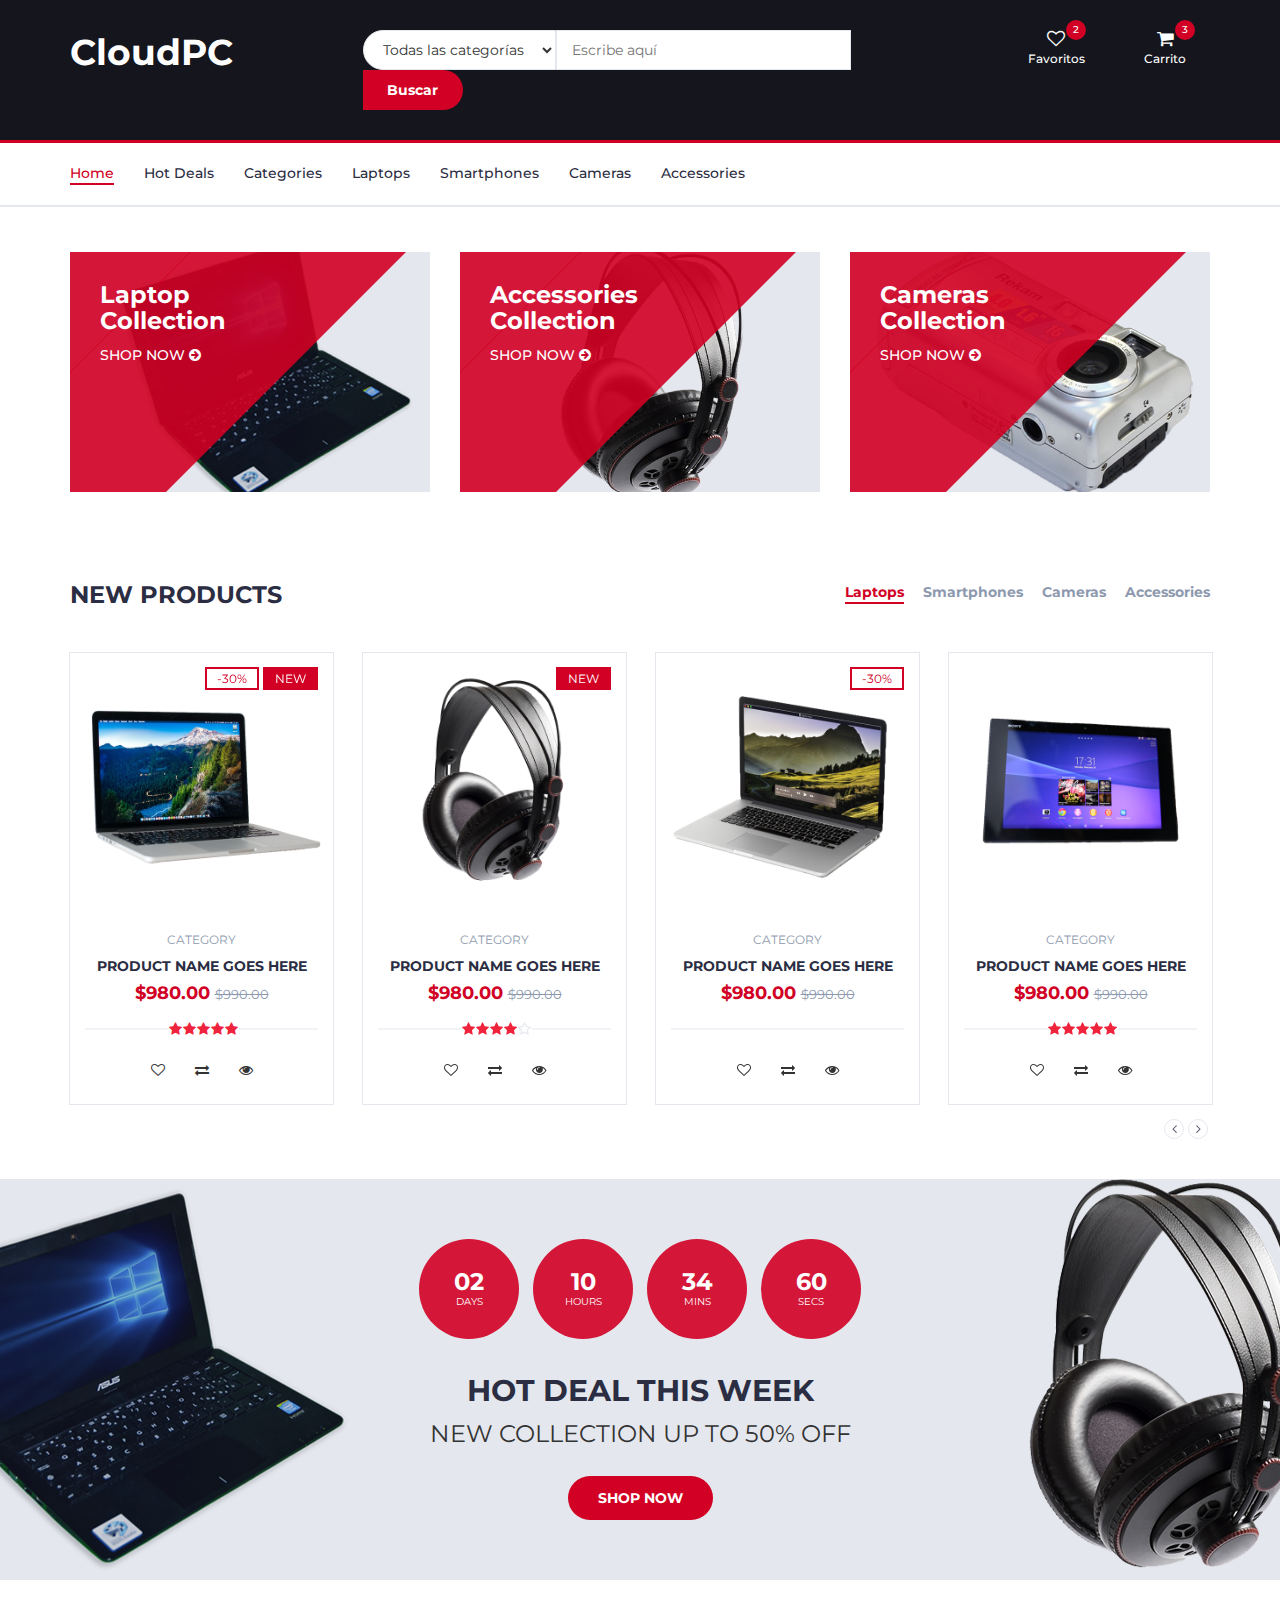
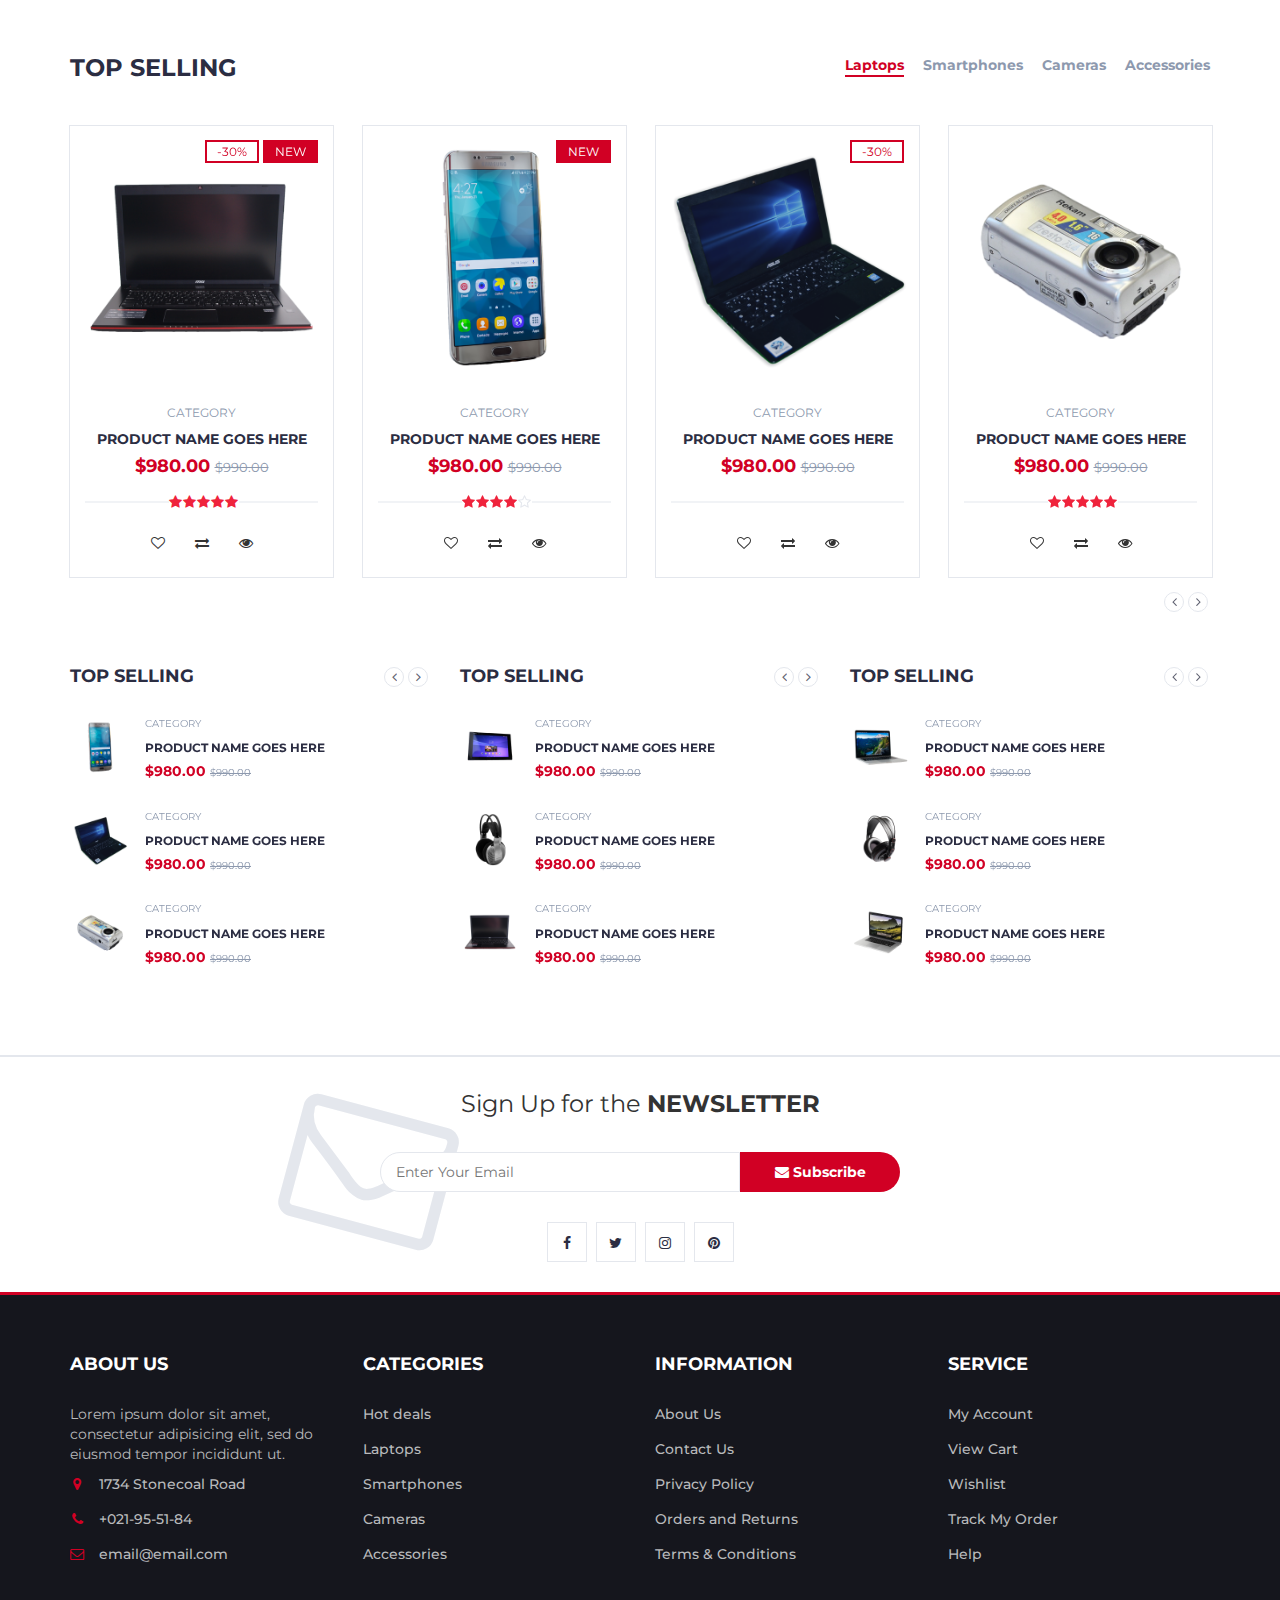
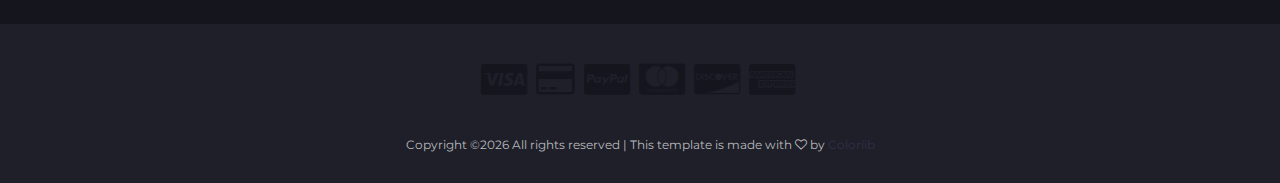
==== commit d1c2e2cc: "Update index.html" ====
--- a/index.html
+++ b/index.html
@@ -39,7 +39,7 @@
 		<!-- HEADER -->
 		<header>
 			<!-- TOP HEADER -->
-			<div id="top-header">
+			<!-- <div id="top-header">
 				<div class="container text-center">
 					<ul class="header-links pull-left">
 						<li><a href="#"><i class="fa fa-phone"></i> +021-95-51-84</a></li>
@@ -51,7 +51,7 @@
 						<li><a href="#"><i class="fa fa-user-o"></i> Perfil</a></li>
 					</ul>
 				</div>
-			</div>
+			</div> -->
 			<!-- /TOP HEADER -->
 
 			<!-- MAIN HEADER -->
@@ -75,11 +75,11 @@
 							<div class="header-search">
 								<form>
 									<select class="input-select">
-										<option value="0">All Categories</option>
+										<option value="0">Todas las categorías</option>
 										<option value="1">Category 01</option>
 										<option value="1">Category 02</option>
 									</select>
-									<input class="input" placeholder="Search here">
+									<input class="input" placeholder="Escribe aquí">
 									<button class="search-btn">Buscar</button>
 								</form>
 							</div>
@@ -93,7 +93,7 @@
 								<div>
 									<a href="#">
 										<i class="fa fa-heart-o"></i>
-										<span>Your Wishlist</span>
+										<span>Favoritos</span>
 										<div class="qty">2</div>
 									</a>
 								</div>
@@ -103,7 +103,7 @@
 								<div class="dropdown">
 									<a class="dropdown-toggle" data-toggle="dropdown" aria-expanded="true">
 										<i class="fa fa-shopping-cart"></i>
-										<span>Your Cart</span>
+										<span>Carrito</span>
 										<div class="qty">3</div>
 									</a>
 									<div class="cart-dropdown">
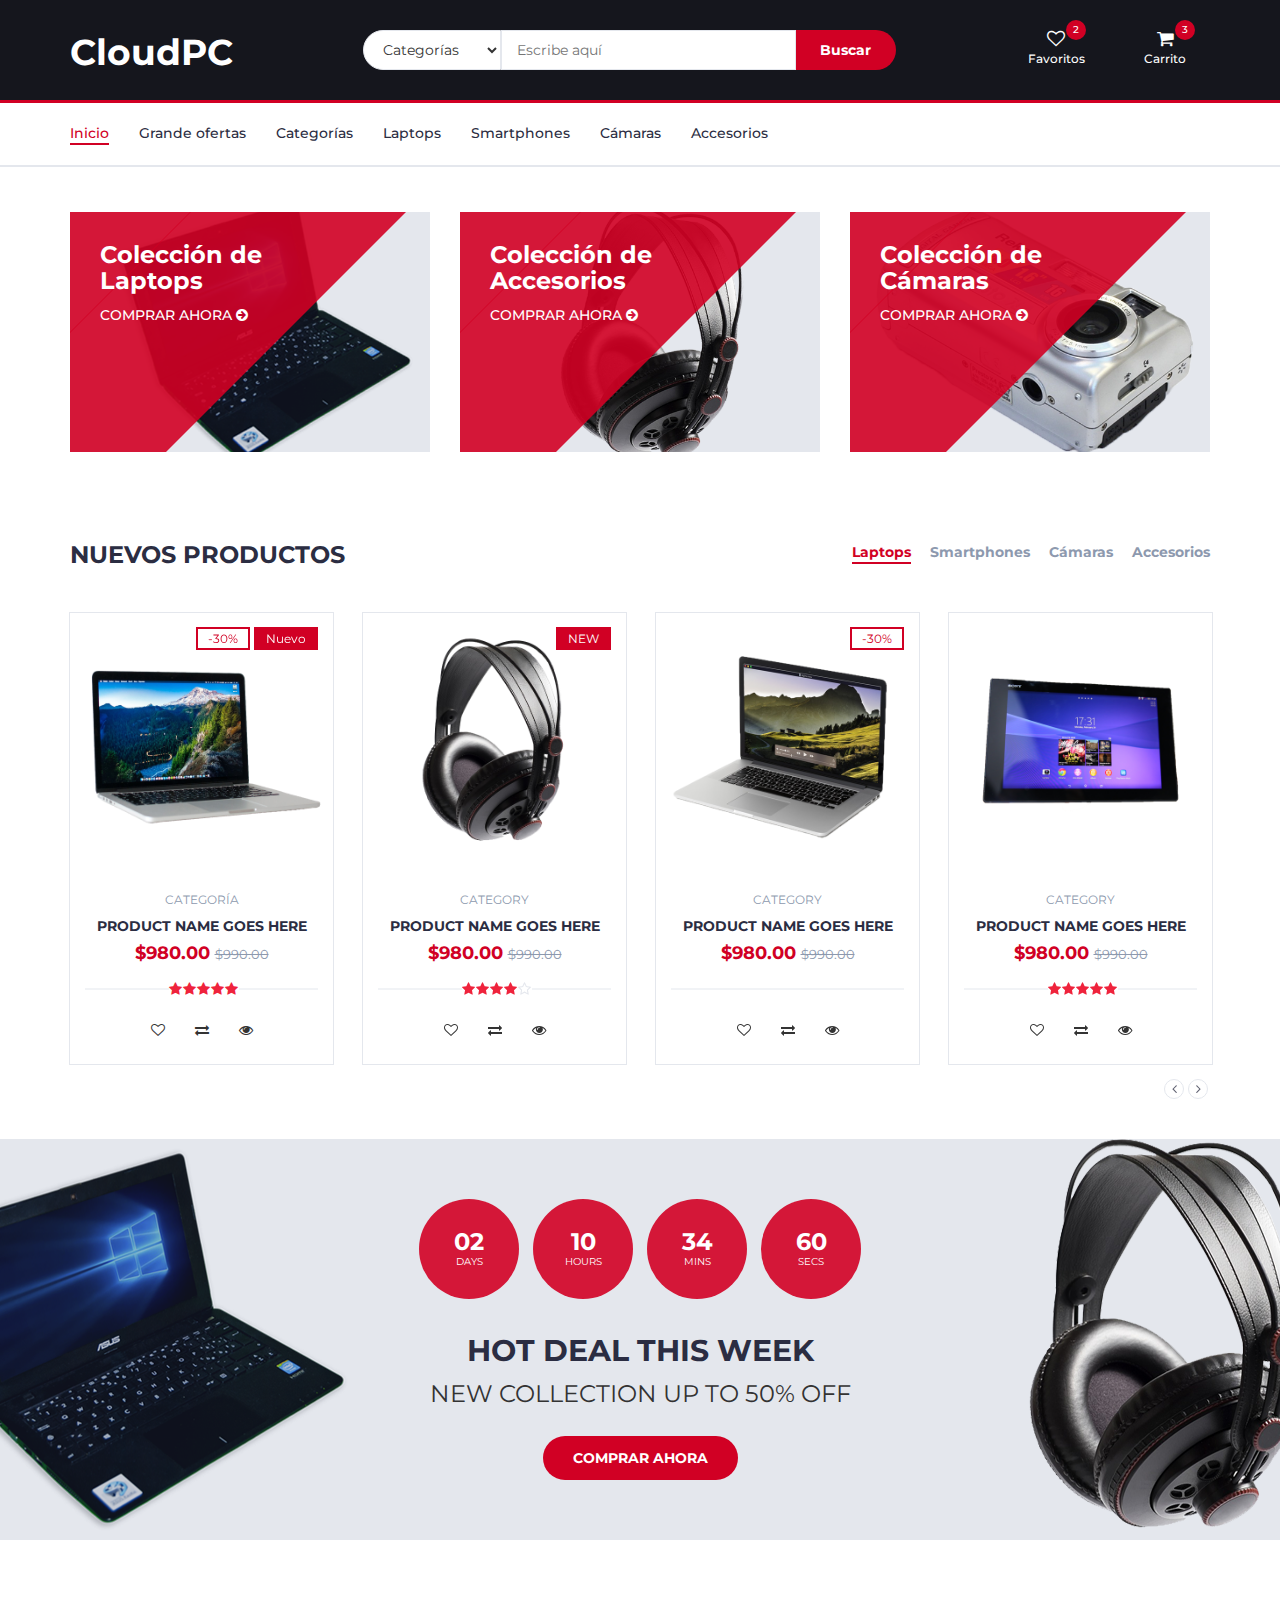
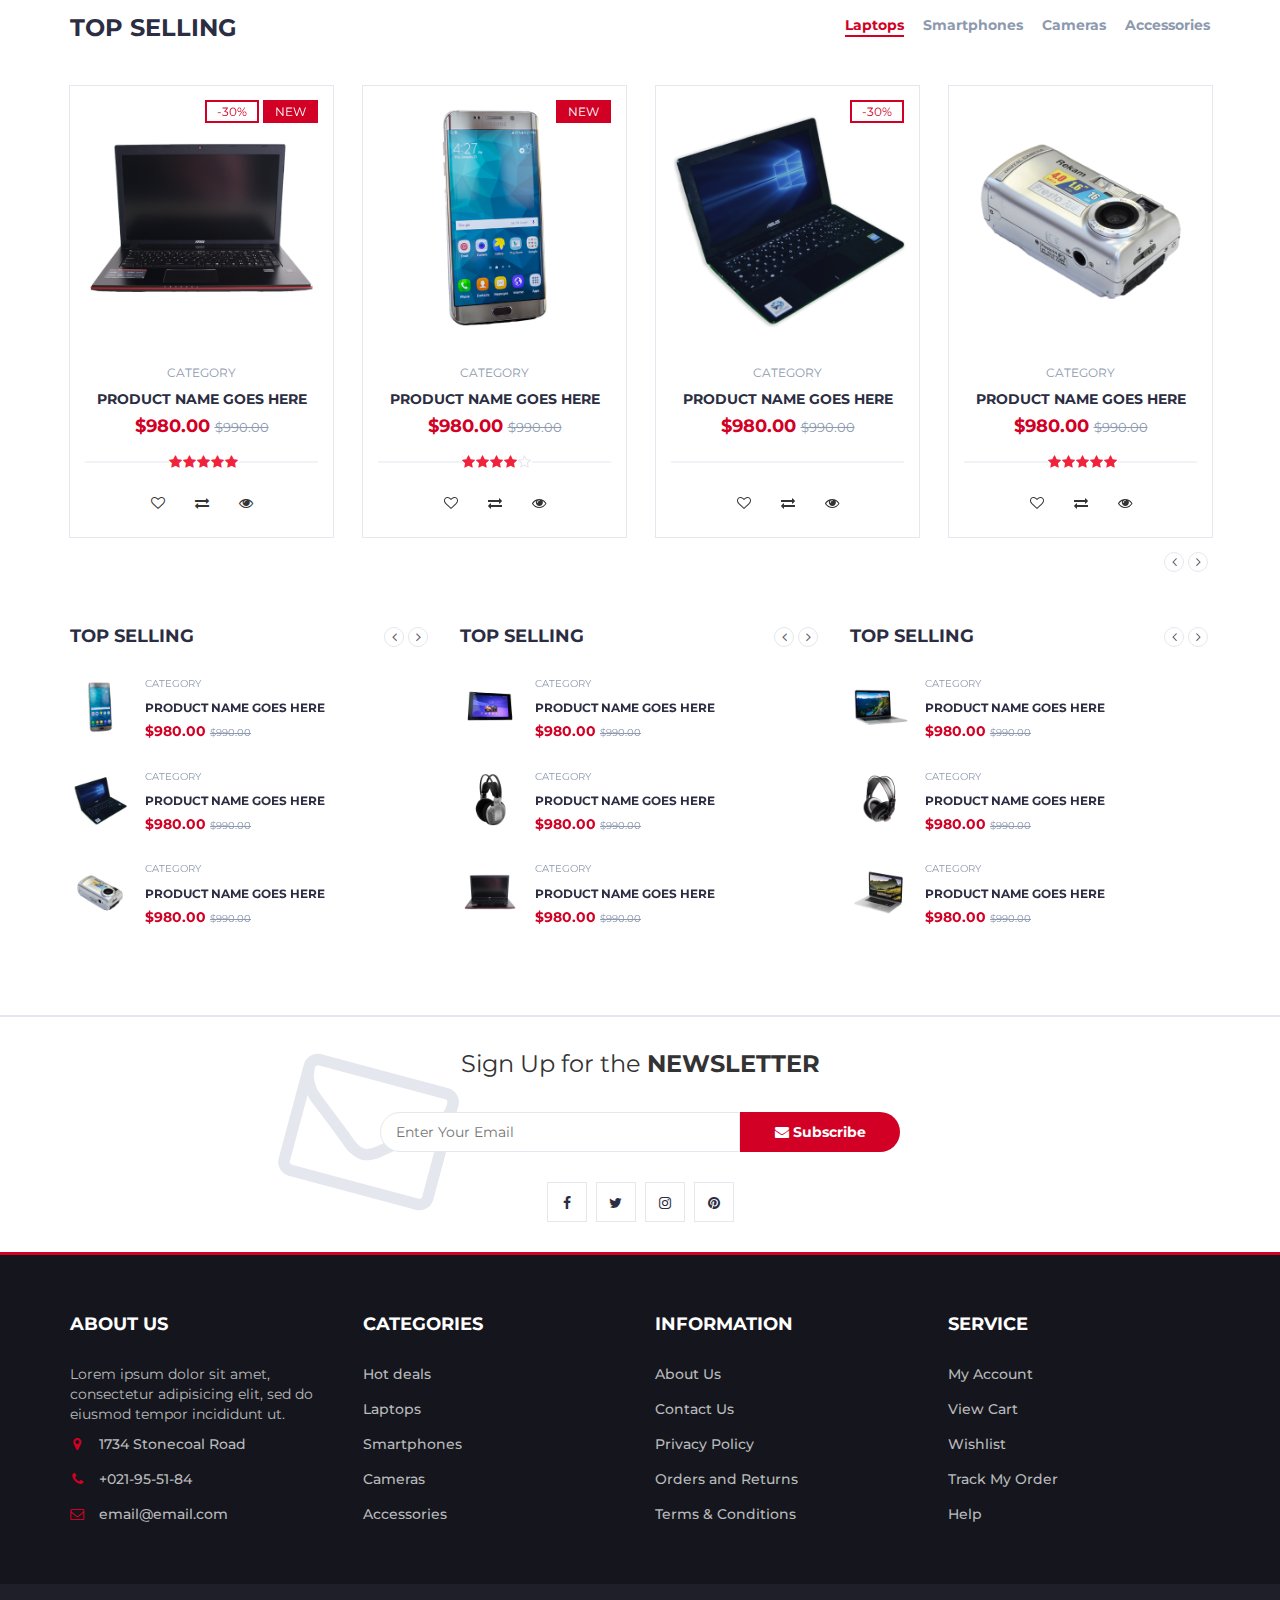
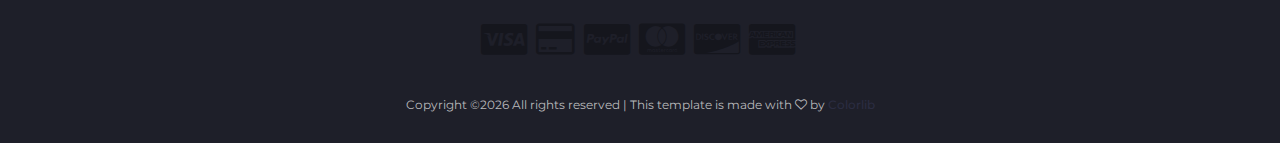
==== commit 08252ffa: "Update index.html" ====
--- a/index.html
+++ b/index.html
@@ -75,7 +75,7 @@
 							<div class="header-search">
 								<form>
 									<select class="input-select">
-										<option value="0">Todas las categorías</option>
+										<option value="0">Categorías</option>
 										<option value="1">Category 01</option>
 										<option value="1">Category 02</option>
 									</select>
@@ -170,13 +170,13 @@
 				<div id="responsive-nav">
 					<!-- NAV -->
 					<ul class="main-nav nav navbar-nav">
-						<li class="active"><a href="#">Home</a></li>
-						<li><a href="#">Hot Deals</a></li>
-						<li><a href="#">Categories</a></li>
+						<li class="active"><a href="#">Inicio</a></li>
+						<li><a href="#">Grande ofertas</a></li>
+						<li><a href="#">Categorías</a></li>
 						<li><a href="#">Laptops</a></li>
 						<li><a href="#">Smartphones</a></li>
-						<li><a href="#">Cameras</a></li>
-						<li><a href="#">Accessories</a></li>
+						<li><a href="#">Cámaras</a></li>
+						<li><a href="#">Accesorios</a></li>
 					</ul>
 					<!-- /NAV -->
 				</div>
@@ -199,8 +199,8 @@
 								<img src="./img/shop01.png" alt="">
 							</div>
 							<div class="shop-body">
-								<h3>Laptop<br>Collection</h3>
-								<a href="#" class="cta-btn">Shop now <i class="fa fa-arrow-circle-right"></i></a>
+								<h3>Colección de<br>Laptops</h3>
+								<a href="#" class="cta-btn">Comprar ahora <i class="fa fa-arrow-circle-right"></i></a>
 							</div>
 						</div>
 					</div>
@@ -213,8 +213,8 @@
 								<img src="./img/shop03.png" alt="">
 							</div>
 							<div class="shop-body">
-								<h3>Accessories<br>Collection</h3>
-								<a href="#" class="cta-btn">Shop now <i class="fa fa-arrow-circle-right"></i></a>
+								<h3>Colección de<br>Accesorios</h3>
+								<a href="#" class="cta-btn">Comprar ahora <i class="fa fa-arrow-circle-right"></i></a>
 							</div>
 						</div>
 					</div>
@@ -227,8 +227,8 @@
 								<img src="./img/shop02.png" alt="">
 							</div>
 							<div class="shop-body">
-								<h3>Cameras<br>Collection</h3>
-								<a href="#" class="cta-btn">Shop now <i class="fa fa-arrow-circle-right"></i></a>
+								<h3>Colección de<br>Cámaras</h3>
+								<a href="#" class="cta-btn">Comprar ahora <i class="fa fa-arrow-circle-right"></i></a>
 							</div>
 						</div>
 					</div>
@@ -250,13 +250,13 @@
 					<!-- section title -->
 					<div class="col-md-12">
 						<div class="section-title">
-							<h3 class="title">New Products</h3>
+							<h3 class="title">Nuevos productos</h3>
 							<div class="section-nav">
 								<ul class="section-tab-nav tab-nav">
 									<li class="active"><a data-toggle="tab" href="#tab1">Laptops</a></li>
 									<li><a data-toggle="tab" href="#tab1">Smartphones</a></li>
-									<li><a data-toggle="tab" href="#tab1">Cameras</a></li>
-									<li><a data-toggle="tab" href="#tab1">Accessories</a></li>
+									<li><a data-toggle="tab" href="#tab1">Cámaras</a></li>
+									<li><a data-toggle="tab" href="#tab1">Accesorios</a></li>
 								</ul>
 							</div>
 						</div>
@@ -276,11 +276,11 @@
 												<img src="./img/product01.png" alt="">
 												<div class="product-label">
 													<span class="sale">-30%</span>
-													<span class="new">NEW</span>
+													<span class="new">Nuevo</span>
 												</div>
 											</div>
 											<div class="product-body">
-												<p class="product-category">Category</p>
+												<p class="product-category">Categoría</p>
 												<h3 class="product-name"><a href="#">product name goes here</a></h3>
 												<h4 class="product-price">$980.00 <del class="product-old-price">$990.00</del></h4>
 												<div class="product-rating">
@@ -465,7 +465,7 @@
 							</ul>
 							<h2 class="text-uppercase">hot deal this week</h2>
 							<p>New Collection Up to 50% OFF</p>
-							<a class="primary-btn cta-btn" href="#">Shop now</a>
+							<a class="primary-btn cta-btn" href="#">Comprar ahora</a>
 						</div>
 					</div>
 				</div>
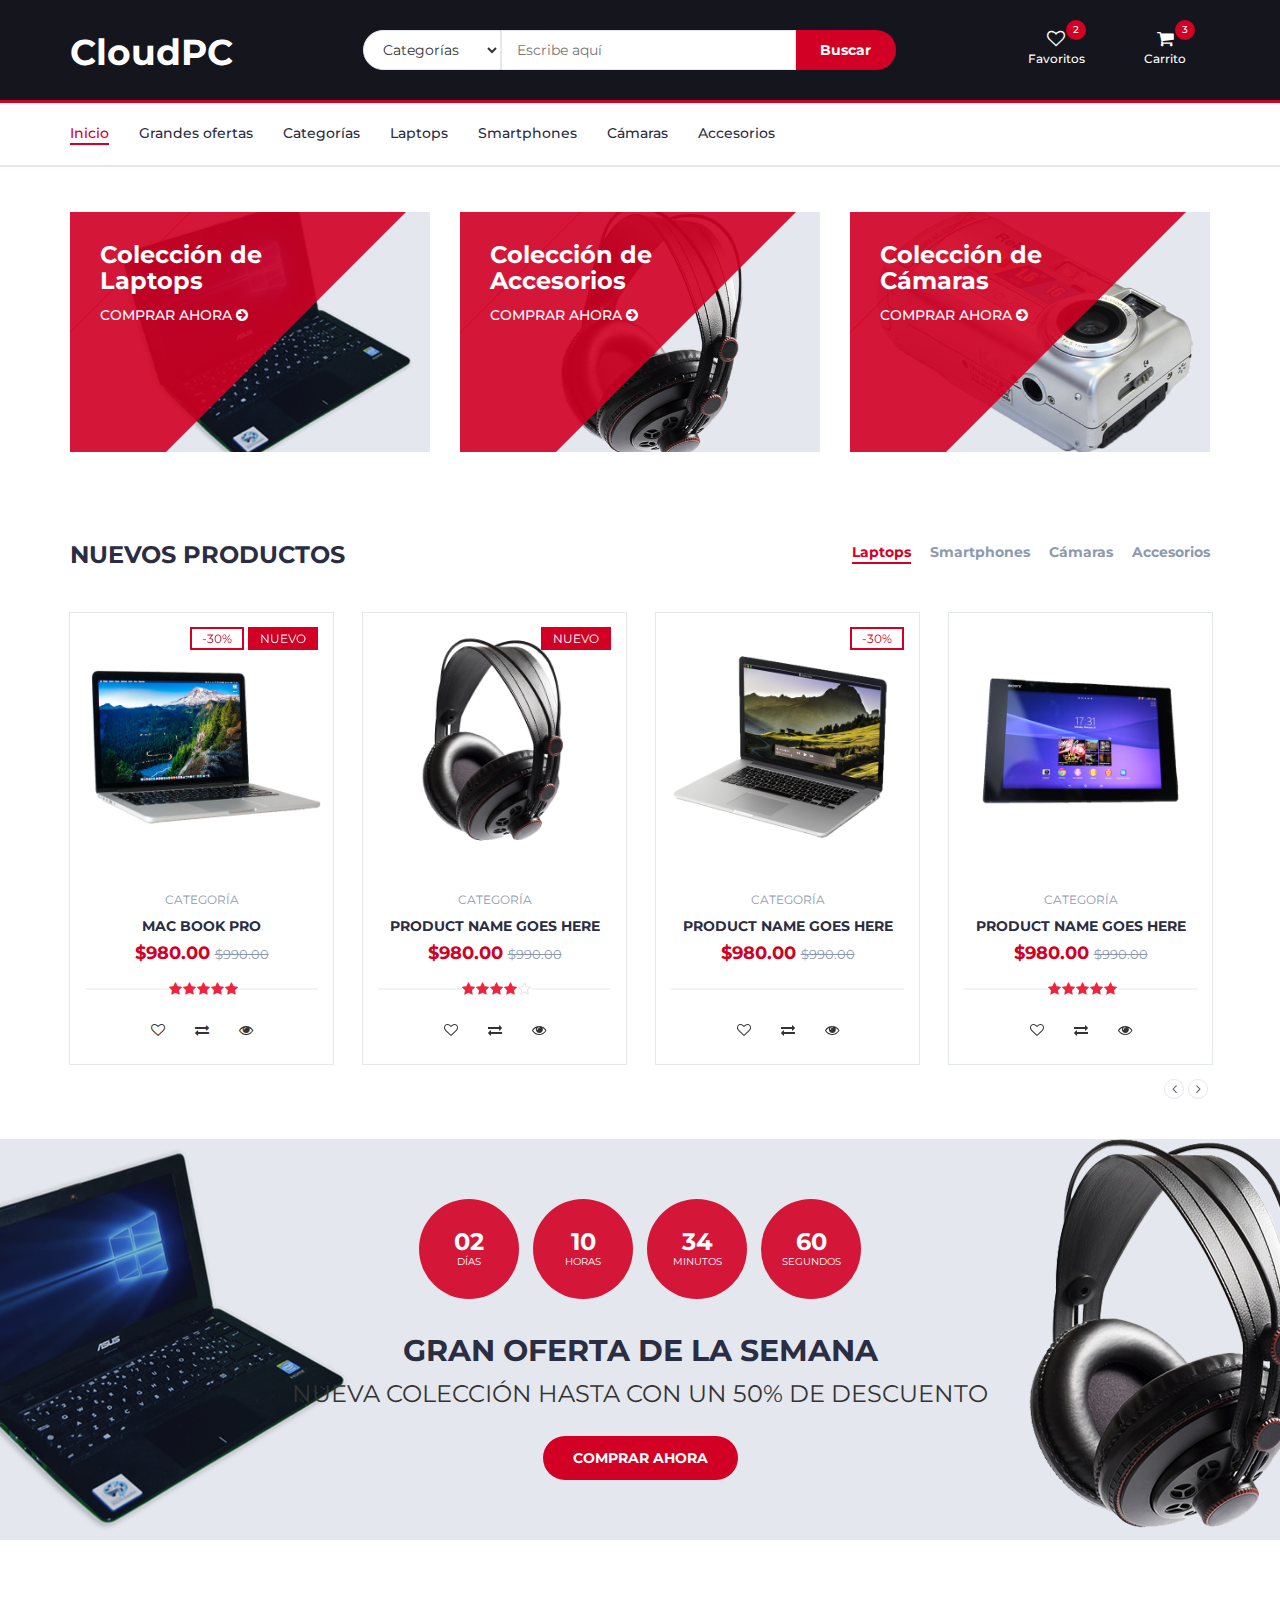
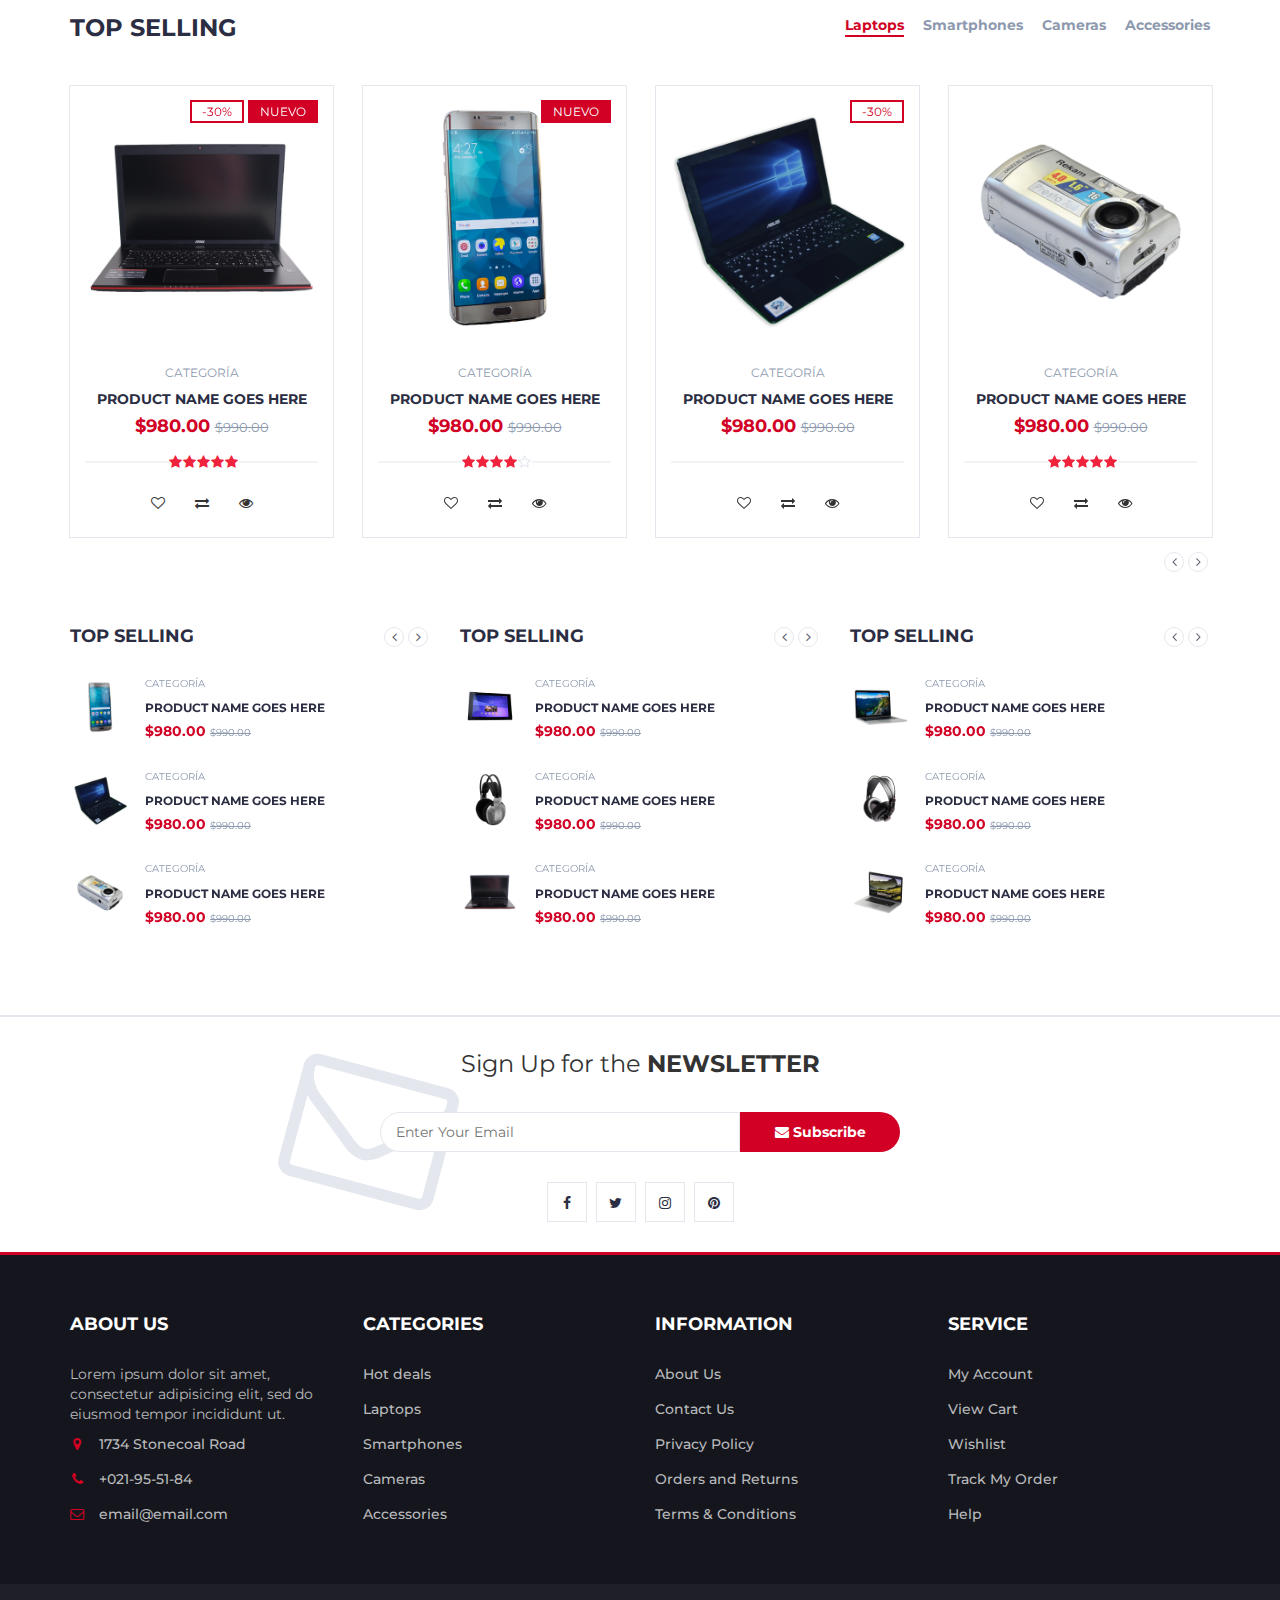
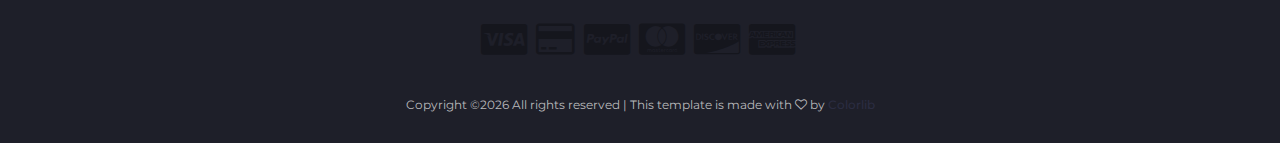
==== commit 65f072a1: "Update index.html" ====
--- a/index.html
+++ b/index.html
@@ -171,7 +171,7 @@
 					<!-- NAV -->
 					<ul class="main-nav nav navbar-nav">
 						<li class="active"><a href="#">Inicio</a></li>
-						<li><a href="#">Grande ofertas</a></li>
+						<li><a href="#">Grandes ofertas</a></li>
 						<li><a href="#">Categorías</a></li>
 						<li><a href="#">Laptops</a></li>
 						<li><a href="#">Smartphones</a></li>
@@ -276,7 +276,38 @@
 												<img src="./img/product01.png" alt="">
 												<div class="product-label">
 													<span class="sale">-30%</span>
-													<span class="new">Nuevo</span>
+													<span class="new">NUEVO</span>
+												</div>
+											</div>
+											<div class="product-body">
+												<p class="product-category">Categoría</p>
+												<h3 class="product-name"><a href="#">Mac Book Pro</a></h3>
+												<h4 class="product-price">$980.00 <del class="product-old-price">$990.00</del></h4>
+												<div class="product-rating">
+													<i class="fa fa-star"></i>
+													<i class="fa fa-star"></i>
+													<i class="fa fa-star"></i>
+													<i class="fa fa-star"></i>
+													<i class="fa fa-star"></i>
+												</div>
+												<div class="product-btns">
+													<button class="add-to-wishlist"><i class="fa fa-heart-o"></i><span class="tooltipp">Añadir a favoritos</span></button>
+													<button class="add-to-compare"><i class="fa fa-exchange"></i><span class="tooltipp">Añadir a comparar</span></button>
+													<button class="quick-view"><i class="fa fa-eye"></i><span class="tooltipp">Vista previa</span></button>
+												</div>
+											</div>
+											<div class="add-to-cart">
+												<button class="add-to-cart-btn"><i class="fa fa-shopping-cart"></i> Añadir a carrito</button>
+											</div>
+										</div>
+										<!-- /product -->
+
+										<!-- product -->
+										<div class="product">
+											<div class="product-img">
+												<img src="./img/product02.png" alt="">
+												<div class="product-label">
+													<span class="new">NUEVO</span>
 												</div>
 											</div>
 											<div class="product-body">
@@ -288,47 +319,16 @@
 													<i class="fa fa-star"></i>
 													<i class="fa fa-star"></i>
 													<i class="fa fa-star"></i>
-													<i class="fa fa-star"></i>
+													<i class="fa fa-star-o"></i>
 												</div>
 												<div class="product-btns">
-													<button class="add-to-wishlist"><i class="fa fa-heart-o"></i><span class="tooltipp">add to wishlist</span></button>
-													<button class="add-to-compare"><i class="fa fa-exchange"></i><span class="tooltipp">add to compare</span></button>
-													<button class="quick-view"><i class="fa fa-eye"></i><span class="tooltipp">quick view</span></button>
+													<button class="add-to-wishlist"><i class="fa fa-heart-o"></i><span class="tooltipp">Añadir a favoritos</span></button>
+													<button class="add-to-compare"><i class="fa fa-exchange"></i><span class="tooltipp">Añadir a comparar</span></button>
+													<button class="quick-view"><i class="fa fa-eye"></i><span class="tooltipp">Vista previa</span></button>
 												</div>
 											</div>
 											<div class="add-to-cart">
-												<button class="add-to-cart-btn"><i class="fa fa-shopping-cart"></i> add to cart</button>
-											</div>
-										</div>
-										<!-- /product -->
-
-										<!-- product -->
-										<div class="product">
-											<div class="product-img">
-												<img src="./img/product02.png" alt="">
-												<div class="product-label">
-													<span class="new">NEW</span>
-												</div>
-											</div>
-											<div class="product-body">
-												<p class="product-category">Category</p>
-												<h3 class="product-name"><a href="#">product name goes here</a></h3>
-												<h4 class="product-price">$980.00 <del class="product-old-price">$990.00</del></h4>
-												<div class="product-rating">
-													<i class="fa fa-star"></i>
-													<i class="fa fa-star"></i>
-													<i class="fa fa-star"></i>
-													<i class="fa fa-star"></i>
-													<i class="fa fa-star-o"></i>
-												</div>
-												<div class="product-btns">
-													<button class="add-to-wishlist"><i class="fa fa-heart-o"></i><span class="tooltipp">add to wishlist</span></button>
-													<button class="add-to-compare"><i class="fa fa-exchange"></i><span class="tooltipp">add to compare</span></button>
-													<button class="quick-view"><i class="fa fa-eye"></i><span class="tooltipp">quick view</span></button>
-												</div>
-											</div>
-											<div class="add-to-cart">
-												<button class="add-to-cart-btn"><i class="fa fa-shopping-cart"></i> add to cart</button>
+												<button class="add-to-cart-btn"><i class="fa fa-shopping-cart"></i> Añadir a carrito</button>
 											</div>
 										</div>
 										<!-- /product -->
@@ -342,19 +342,19 @@
 												</div>
 											</div>
 											<div class="product-body">
-												<p class="product-category">Category</p>
+												<p class="product-category">Categoría</p>
 												<h3 class="product-name"><a href="#">product name goes here</a></h3>
 												<h4 class="product-price">$980.00 <del class="product-old-price">$990.00</del></h4>
 												<div class="product-rating">
 												</div>
 												<div class="product-btns">
-													<button class="add-to-wishlist"><i class="fa fa-heart-o"></i><span class="tooltipp">add to wishlist</span></button>
-													<button class="add-to-compare"><i class="fa fa-exchange"></i><span class="tooltipp">add to compare</span></button>
-													<button class="quick-view"><i class="fa fa-eye"></i><span class="tooltipp">quick view</span></button>
+													<button class="add-to-wishlist"><i class="fa fa-heart-o"></i><span class="tooltipp">Añadir a favoritos</span></button>
+													<button class="add-to-compare"><i class="fa fa-exchange"></i><span class="tooltipp">Añadir a comparar</span></button>
+													<button class="quick-view"><i class="fa fa-eye"></i><span class="tooltipp">Vista previa</span></button>
 												</div>
 											</div>
 											<div class="add-to-cart">
-												<button class="add-to-cart-btn"><i class="fa fa-shopping-cart"></i> add to cart</button>
+												<button class="add-to-cart-btn"><i class="fa fa-shopping-cart"></i> Añadir a carrito</button>
 											</div>
 										</div>
 										<!-- /product -->
@@ -365,7 +365,7 @@
 												<img src="./img/product04.png" alt="">
 											</div>
 											<div class="product-body">
-												<p class="product-category">Category</p>
+												<p class="product-category">Categoría</p>
 												<h3 class="product-name"><a href="#">product name goes here</a></h3>
 												<h4 class="product-price">$980.00 <del class="product-old-price">$990.00</del></h4>
 												<div class="product-rating">
@@ -376,13 +376,13 @@
 													<i class="fa fa-star"></i>
 												</div>
 												<div class="product-btns">
-													<button class="add-to-wishlist"><i class="fa fa-heart-o"></i><span class="tooltipp">add to wishlist</span></button>
-													<button class="add-to-compare"><i class="fa fa-exchange"></i><span class="tooltipp">add to compare</span></button>
-													<button class="quick-view"><i class="fa fa-eye"></i><span class="tooltipp">quick view</span></button>
+													<button class="add-to-wishlist"><i class="fa fa-heart-o"></i><span class="tooltipp">Añadir a favoritos</span></button>
+													<button class="add-to-compare"><i class="fa fa-exchange"></i><span class="tooltipp">Añadir a comparar</span></button>
+													<button class="quick-view"><i class="fa fa-eye"></i><span class="tooltipp">Vista previa</span></button>
 												</div>
 											</div>
 											<div class="add-to-cart">
-												<button class="add-to-cart-btn"><i class="fa fa-shopping-cart"></i> add to cart</button>
+												<button class="add-to-cart-btn"><i class="fa fa-shopping-cart"></i> Añadir a carrito</button>
 											</div>
 										</div>
 										<!-- /product -->
@@ -393,7 +393,7 @@
 												<img src="./img/product05.png" alt="">
 											</div>
 											<div class="product-body">
-												<p class="product-category">Category</p>
+												<p class="product-category">Categoría</p>
 												<h3 class="product-name"><a href="#">product name goes here</a></h3>
 												<h4 class="product-price">$980.00 <del class="product-old-price">$990.00</del></h4>
 												<div class="product-rating">
@@ -404,13 +404,13 @@
 													<i class="fa fa-star"></i>
 												</div>
 												<div class="product-btns">
-													<button class="add-to-wishlist"><i class="fa fa-heart-o"></i><span class="tooltipp">add to wishlist</span></button>
-													<button class="add-to-compare"><i class="fa fa-exchange"></i><span class="tooltipp">add to compare</span></button>
-													<button class="quick-view"><i class="fa fa-eye"></i><span class="tooltipp">quick view</span></button>
+													<button class="add-to-wishlist"><i class="fa fa-heart-o"></i><span class="tooltipp">Añadir a favoritos</span></button>
+													<button class="add-to-compare"><i class="fa fa-exchange"></i><span class="tooltipp">Añadir a comparar</span></button>
+													<button class="quick-view"><i class="fa fa-eye"></i><span class="tooltipp">Vista previa</span></button>
 												</div>
 											</div>
 											<div class="add-to-cart">
-												<button class="add-to-cart-btn"><i class="fa fa-shopping-cart"></i> add to cart</button>
+												<button class="add-to-cart-btn"><i class="fa fa-shopping-cart"></i> Añadir a carrito</button>
 											</div>
 										</div>
 										<!-- /product -->
@@ -441,30 +441,30 @@
 								<li>
 									<div>
 										<h3>02</h3>
-										<span>Days</span>
+										<span>Días</span>
 									</div>
 								</li>
 								<li>
 									<div>
 										<h3>10</h3>
-										<span>Hours</span>
+										<span>Horas</span>
 									</div>
 								</li>
 								<li>
 									<div>
 										<h3>34</h3>
-										<span>Mins</span>
+										<span>Minutos</span>
 									</div>
 								</li>
 								<li>
 									<div>
 										<h3>60</h3>
-										<span>Secs</span>
+										<span>Segundos</span>
 									</div>
 								</li>
 							</ul>
-							<h2 class="text-uppercase">hot deal this week</h2>
-							<p>New Collection Up to 50% OFF</p>
+							<h2 class="text-uppercase">Gran oferta de la semana</h2>
+							<p>Nueva colección hasta con un 50% de descuento</p>
 							<a class="primary-btn cta-btn" href="#">Comprar ahora</a>
 						</div>
 					</div>
@@ -511,11 +511,11 @@
 												<img src="./img/product06.png" alt="">
 												<div class="product-label">
 													<span class="sale">-30%</span>
-													<span class="new">NEW</span>
+													<span class="new">NUEVO</span>
 												</div>
 											</div>
 											<div class="product-body">
-												<p class="product-category">Category</p>
+												<p class="product-category">Categoría</p>
 												<h3 class="product-name"><a href="#">product name goes here</a></h3>
 												<h4 class="product-price">$980.00 <del class="product-old-price">$990.00</del></h4>
 												<div class="product-rating">
@@ -526,13 +526,13 @@
 													<i class="fa fa-star"></i>
 												</div>
 												<div class="product-btns">
-													<button class="add-to-wishlist"><i class="fa fa-heart-o"></i><span class="tooltipp">add to wishlist</span></button>
-													<button class="add-to-compare"><i class="fa fa-exchange"></i><span class="tooltipp">add to compare</span></button>
-													<button class="quick-view"><i class="fa fa-eye"></i><span class="tooltipp">quick view</span></button>
+													<button class="add-to-wishlist"><i class="fa fa-heart-o"></i><span class="tooltipp">Añadir a favoritos</span></button>
+													<button class="add-to-compare"><i class="fa fa-exchange"></i><span class="tooltipp">Añadir a comparar</span></button>
+													<button class="quick-view"><i class="fa fa-eye"></i><span class="tooltipp">Vista previa</span></button>
 												</div>
 											</div>
 											<div class="add-to-cart">
-												<button class="add-to-cart-btn"><i class="fa fa-shopping-cart"></i> add to cart</button>
+												<button class="add-to-cart-btn"><i class="fa fa-shopping-cart"></i> Añadir a carrito</button>
 											</div>
 										</div>
 										<!-- /product -->
@@ -542,11 +542,11 @@
 											<div class="product-img">
 												<img src="./img/product07.png" alt="">
 												<div class="product-label">
-													<span class="new">NEW</span>
+													<span class="new">NUEVO</span>
 												</div>
 											</div>
 											<div class="product-body">
-												<p class="product-category">Category</p>
+												<p class="product-category">Categoría</p>
 												<h3 class="product-name"><a href="#">product name goes here</a></h3>
 												<h4 class="product-price">$980.00 <del class="product-old-price">$990.00</del></h4>
 												<div class="product-rating">
@@ -557,13 +557,13 @@
 													<i class="fa fa-star-o"></i>
 												</div>
 												<div class="product-btns">
-													<button class="add-to-wishlist"><i class="fa fa-heart-o"></i><span class="tooltipp">add to wishlist</span></button>
-													<button class="add-to-compare"><i class="fa fa-exchange"></i><span class="tooltipp">add to compare</span></button>
-													<button class="quick-view"><i class="fa fa-eye"></i><span class="tooltipp">quick view</span></button>
+													<button class="add-to-wishlist"><i class="fa fa-heart-o"></i><span class="tooltipp">Añadir a favoritos</span></button>
+													<button class="add-to-compare"><i class="fa fa-exchange"></i><span class="tooltipp">Añadir a comparar</span></button>
+													<button class="quick-view"><i class="fa fa-eye"></i><span class="tooltipp">Vista previa</span></button>
 												</div>
 											</div>
 											<div class="add-to-cart">
-												<button class="add-to-cart-btn"><i class="fa fa-shopping-cart"></i> add to cart</button>
+												<button class="add-to-cart-btn"><i class="fa fa-shopping-cart"></i> Añadir a carrito</button>
 											</div>
 										</div>
 										<!-- /product -->
@@ -577,19 +577,19 @@
 												</div>
 											</div>
 											<div class="product-body">
-												<p class="product-category">Category</p>
+												<p class="product-category">Categoría</p>
 												<h3 class="product-name"><a href="#">product name goes here</a></h3>
 												<h4 class="product-price">$980.00 <del class="product-old-price">$990.00</del></h4>
 												<div class="product-rating">
 												</div>
 												<div class="product-btns">
-													<button class="add-to-wishlist"><i class="fa fa-heart-o"></i><span class="tooltipp">add to wishlist</span></button>
-													<button class="add-to-compare"><i class="fa fa-exchange"></i><span class="tooltipp">add to compare</span></button>
-													<button class="quick-view"><i class="fa fa-eye"></i><span class="tooltipp">quick view</span></button>
+													<button class="add-to-wishlist"><i class="fa fa-heart-o"></i><span class="tooltipp">Añadir a favoritos</span></button>
+													<button class="add-to-compare"><i class="fa fa-exchange"></i><span class="tooltipp">Añadir a comparar</span></button>
+													<button class="quick-view"><i class="fa fa-eye"></i><span class="tooltipp">Vista previa</span></button>
 												</div>
 											</div>
 											<div class="add-to-cart">
-												<button class="add-to-cart-btn"><i class="fa fa-shopping-cart"></i> add to cart</button>
+												<button class="add-to-cart-btn"><i class="fa fa-shopping-cart"></i> Añadir a carrito</button>
 											</div>
 										</div>
 										<!-- /product -->
@@ -600,7 +600,7 @@
 												<img src="./img/product09.png" alt="">
 											</div>
 											<div class="product-body">
-												<p class="product-category">Category</p>
+												<p class="product-category">Categoría</p>
 												<h3 class="product-name"><a href="#">product name goes here</a></h3>
 												<h4 class="product-price">$980.00 <del class="product-old-price">$990.00</del></h4>
 												<div class="product-rating">
@@ -611,13 +611,13 @@
 													<i class="fa fa-star"></i>
 												</div>
 												<div class="product-btns">
-													<button class="add-to-wishlist"><i class="fa fa-heart-o"></i><span class="tooltipp">add to wishlist</span></button>
-													<button class="add-to-compare"><i class="fa fa-exchange"></i><span class="tooltipp">add to compare</span></button>
-													<button class="quick-view"><i class="fa fa-eye"></i><span class="tooltipp">quick view</span></button>
+													<button class="add-to-wishlist"><i class="fa fa-heart-o"></i><span class="tooltipp">Añadir a favoritos</span></button>
+													<button class="add-to-compare"><i class="fa fa-exchange"></i><span class="tooltipp">Añadir a comparar</span></button>
+													<button class="quick-view"><i class="fa fa-eye"></i><span class="tooltipp">Vista previa</span></button>
 												</div>
 											</div>
 											<div class="add-to-cart">
-												<button class="add-to-cart-btn"><i class="fa fa-shopping-cart"></i> add to cart</button>
+												<button class="add-to-cart-btn"><i class="fa fa-shopping-cart"></i> Añadir a carrito</button>
 											</div>
 										</div>
 										<!-- /product -->
@@ -628,7 +628,7 @@
 												<img src="./img/product01.png" alt="">
 											</div>
 											<div class="product-body">
-												<p class="product-category">Category</p>
+												<p class="product-category">Categoría</p>
 												<h3 class="product-name"><a href="#">product name goes here</a></h3>
 												<h4 class="product-price">$980.00 <del class="product-old-price">$990.00</del></h4>
 												<div class="product-rating">
@@ -639,13 +639,13 @@
 													<i class="fa fa-star"></i>
 												</div>
 												<div class="product-btns">
-													<button class="add-to-wishlist"><i class="fa fa-heart-o"></i><span class="tooltipp">add to wishlist</span></button>
-													<button class="add-to-compare"><i class="fa fa-exchange"></i><span class="tooltipp">add to compare</span></button>
-													<button class="quick-view"><i class="fa fa-eye"></i><span class="tooltipp">quick view</span></button>
+													<button class="add-to-wishlist"><i class="fa fa-heart-o"></i><span class="tooltipp">Añadir a favoritos</span></button>
+													<button class="add-to-compare"><i class="fa fa-exchange"></i><span class="tooltipp">Añadir a comparar</span></button>
+													<button class="quick-view"><i class="fa fa-eye"></i><span class="tooltipp">Vista previa</span></button>
 												</div>
 											</div>
 											<div class="add-to-cart">
-												<button class="add-to-cart-btn"><i class="fa fa-shopping-cart"></i> add to cart</button>
+												<button class="add-to-cart-btn"><i class="fa fa-shopping-cart"></i> Añadir a carrito</button>
 											</div>
 										</div>
 										<!-- /product -->
@@ -686,7 +686,7 @@
 										<img src="./img/product07.png" alt="">
 									</div>
 									<div class="product-body">
-										<p class="product-category">Category</p>
+										<p class="product-category">Categoría</p>
 										<h3 class="product-name"><a href="#">product name goes here</a></h3>
 										<h4 class="product-price">$980.00 <del class="product-old-price">$990.00</del></h4>
 									</div>
@@ -699,7 +699,7 @@
 										<img src="./img/product08.png" alt="">
 									</div>
 									<div class="product-body">
-										<p class="product-category">Category</p>
+										<p class="product-category">Categoría</p>
 										<h3 class="product-name"><a href="#">product name goes here</a></h3>
 										<h4 class="product-price">$980.00 <del class="product-old-price">$990.00</del></h4>
 									</div>
@@ -712,7 +712,7 @@
 										<img src="./img/product09.png" alt="">
 									</div>
 									<div class="product-body">
-										<p class="product-category">Category</p>
+										<p class="product-category">Categoría</p>
 										<h3 class="product-name"><a href="#">product name goes here</a></h3>
 										<h4 class="product-price">$980.00 <del class="product-old-price">$990.00</del></h4>
 									</div>
@@ -727,7 +727,7 @@
 										<img src="./img/product01.png" alt="">
 									</div>
 									<div class="product-body">
-										<p class="product-category">Category</p>
+										<p class="product-category">Categoría</p>
 										<h3 class="product-name"><a href="#">product name goes here</a></h3>
 										<h4 class="product-price">$980.00 <del class="product-old-price">$990.00</del></h4>
 									</div>
@@ -740,7 +740,7 @@
 										<img src="./img/product02.png" alt="">
 									</div>
 									<div class="product-body">
-										<p class="product-category">Category</p>
+										<p class="product-category">Categoría</p>
 										<h3 class="product-name"><a href="#">product name goes here</a></h3>
 										<h4 class="product-price">$980.00 <del class="product-old-price">$990.00</del></h4>
 									</div>
@@ -753,7 +753,7 @@
 										<img src="./img/product03.png" alt="">
 									</div>
 									<div class="product-body">
-										<p class="product-category">Category</p>
+										<p class="product-category">Categoría</p>
 										<h3 class="product-name"><a href="#">product name goes here</a></h3>
 										<h4 class="product-price">$980.00 <del class="product-old-price">$990.00</del></h4>
 									</div>
@@ -779,7 +779,7 @@
 										<img src="./img/product04.png" alt="">
 									</div>
 									<div class="product-body">
-										<p class="product-category">Category</p>
+										<p class="product-category">Categoría</p>
 										<h3 class="product-name"><a href="#">product name goes here</a></h3>
 										<h4 class="product-price">$980.00 <del class="product-old-price">$990.00</del></h4>
 									</div>
@@ -792,7 +792,7 @@
 										<img src="./img/product05.png" alt="">
 									</div>
 									<div class="product-body">
-										<p class="product-category">Category</p>
+										<p class="product-category">Categoría</p>
 										<h3 class="product-name"><a href="#">product name goes here</a></h3>
 										<h4 class="product-price">$980.00 <del class="product-old-price">$990.00</del></h4>
 									</div>
@@ -805,7 +805,7 @@
 										<img src="./img/product06.png" alt="">
 									</div>
 									<div class="product-body">
-										<p class="product-category">Category</p>
+										<p class="product-category">Categoría</p>
 										<h3 class="product-name"><a href="#">product name goes here</a></h3>
 										<h4 class="product-price">$980.00 <del class="product-old-price">$990.00</del></h4>
 									</div>
@@ -820,7 +820,7 @@
 										<img src="./img/product07.png" alt="">
 									</div>
 									<div class="product-body">
-										<p class="product-category">Category</p>
+										<p class="product-category">Categoría</p>
 										<h3 class="product-name"><a href="#">product name goes here</a></h3>
 										<h4 class="product-price">$980.00 <del class="product-old-price">$990.00</del></h4>
 									</div>
@@ -833,7 +833,7 @@
 										<img src="./img/product08.png" alt="">
 									</div>
 									<div class="product-body">
-										<p class="product-category">Category</p>
+										<p class="product-category">Categoría</p>
 										<h3 class="product-name"><a href="#">product name goes here</a></h3>
 										<h4 class="product-price">$980.00 <del class="product-old-price">$990.00</del></h4>
 									</div>
@@ -846,7 +846,7 @@
 										<img src="./img/product09.png" alt="">
 									</div>
 									<div class="product-body">
-										<p class="product-category">Category</p>
+										<p class="product-category">Categoría</p>
 										<h3 class="product-name"><a href="#">product name goes here</a></h3>
 										<h4 class="product-price">$980.00 <del class="product-old-price">$990.00</del></h4>
 									</div>
@@ -874,7 +874,7 @@
 										<img src="./img/product01.png" alt="">
 									</div>
 									<div class="product-body">
-										<p class="product-category">Category</p>
+										<p class="product-category">Categoría</p>
 										<h3 class="product-name"><a href="#">product name goes here</a></h3>
 										<h4 class="product-price">$980.00 <del class="product-old-price">$990.00</del></h4>
 									</div>
@@ -887,7 +887,7 @@
 										<img src="./img/product02.png" alt="">
 									</div>
 									<div class="product-body">
-										<p class="product-category">Category</p>
+										<p class="product-category">Categoría</p>
 										<h3 class="product-name"><a href="#">product name goes here</a></h3>
 										<h4 class="product-price">$980.00 <del class="product-old-price">$990.00</del></h4>
 									</div>
@@ -900,7 +900,7 @@
 										<img src="./img/product03.png" alt="">
 									</div>
 									<div class="product-body">
-										<p class="product-category">Category</p>
+										<p class="product-category">Categoría</p>
 										<h3 class="product-name"><a href="#">product name goes here</a></h3>
 										<h4 class="product-price">$980.00 <del class="product-old-price">$990.00</del></h4>
 									</div>
@@ -915,7 +915,7 @@
 										<img src="./img/product04.png" alt="">
 									</div>
 									<div class="product-body">
-										<p class="product-category">Category</p>
+										<p class="product-category">Categoría</p>
 										<h3 class="product-name"><a href="#">product name goes here</a></h3>
 										<h4 class="product-price">$980.00 <del class="product-old-price">$990.00</del></h4>
 									</div>
@@ -928,7 +928,7 @@
 										<img src="./img/product05.png" alt="">
 									</div>
 									<div class="product-body">
-										<p class="product-category">Category</p>
+										<p class="product-category">Categoría</p>
 										<h3 class="product-name"><a href="#">product name goes here</a></h3>
 										<h4 class="product-price">$980.00 <del class="product-old-price">$990.00</del></h4>
 									</div>
@@ -941,7 +941,7 @@
 										<img src="./img/product06.png" alt="">
 									</div>
 									<div class="product-body">
-										<p class="product-category">Category</p>
+										<p class="product-category">Categoría</p>
 										<h3 class="product-name"><a href="#">product name goes here</a></h3>
 										<h4 class="product-price">$980.00 <del class="product-old-price">$990.00</del></h4>
 									</div>
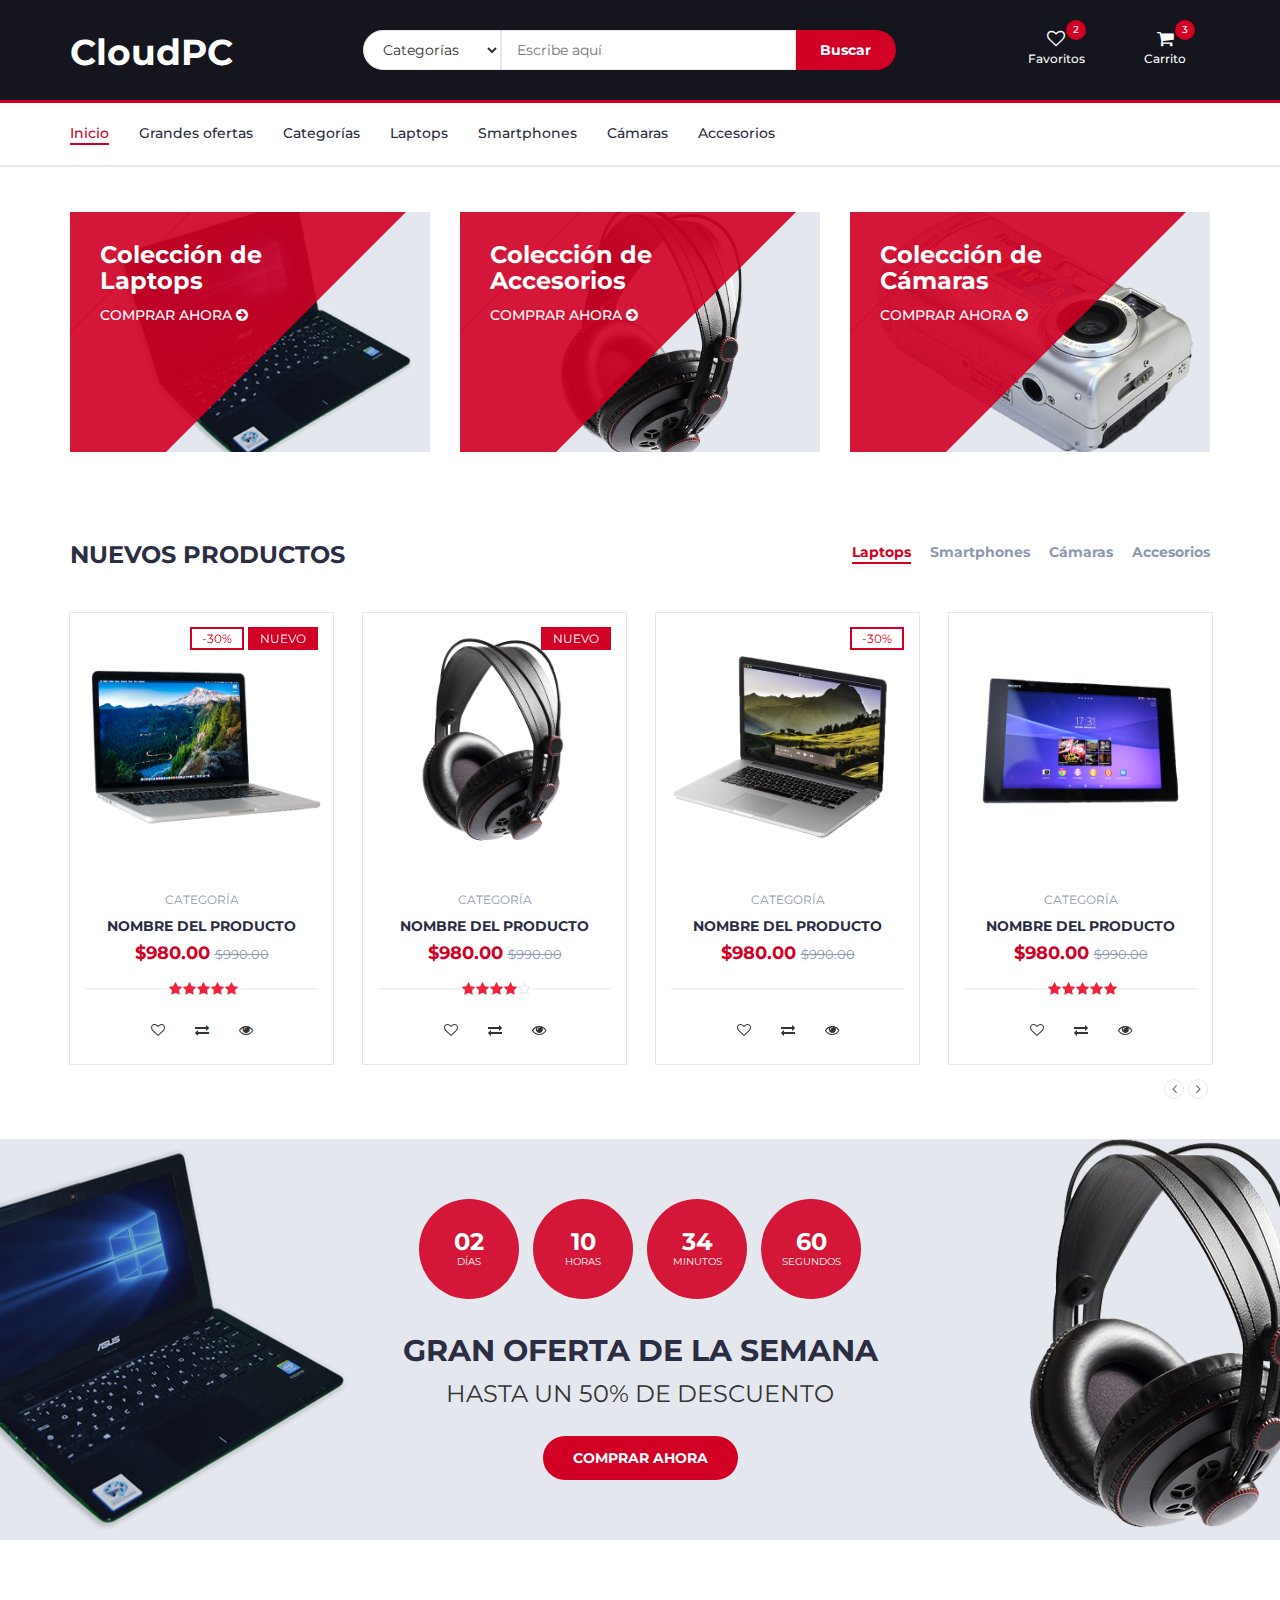
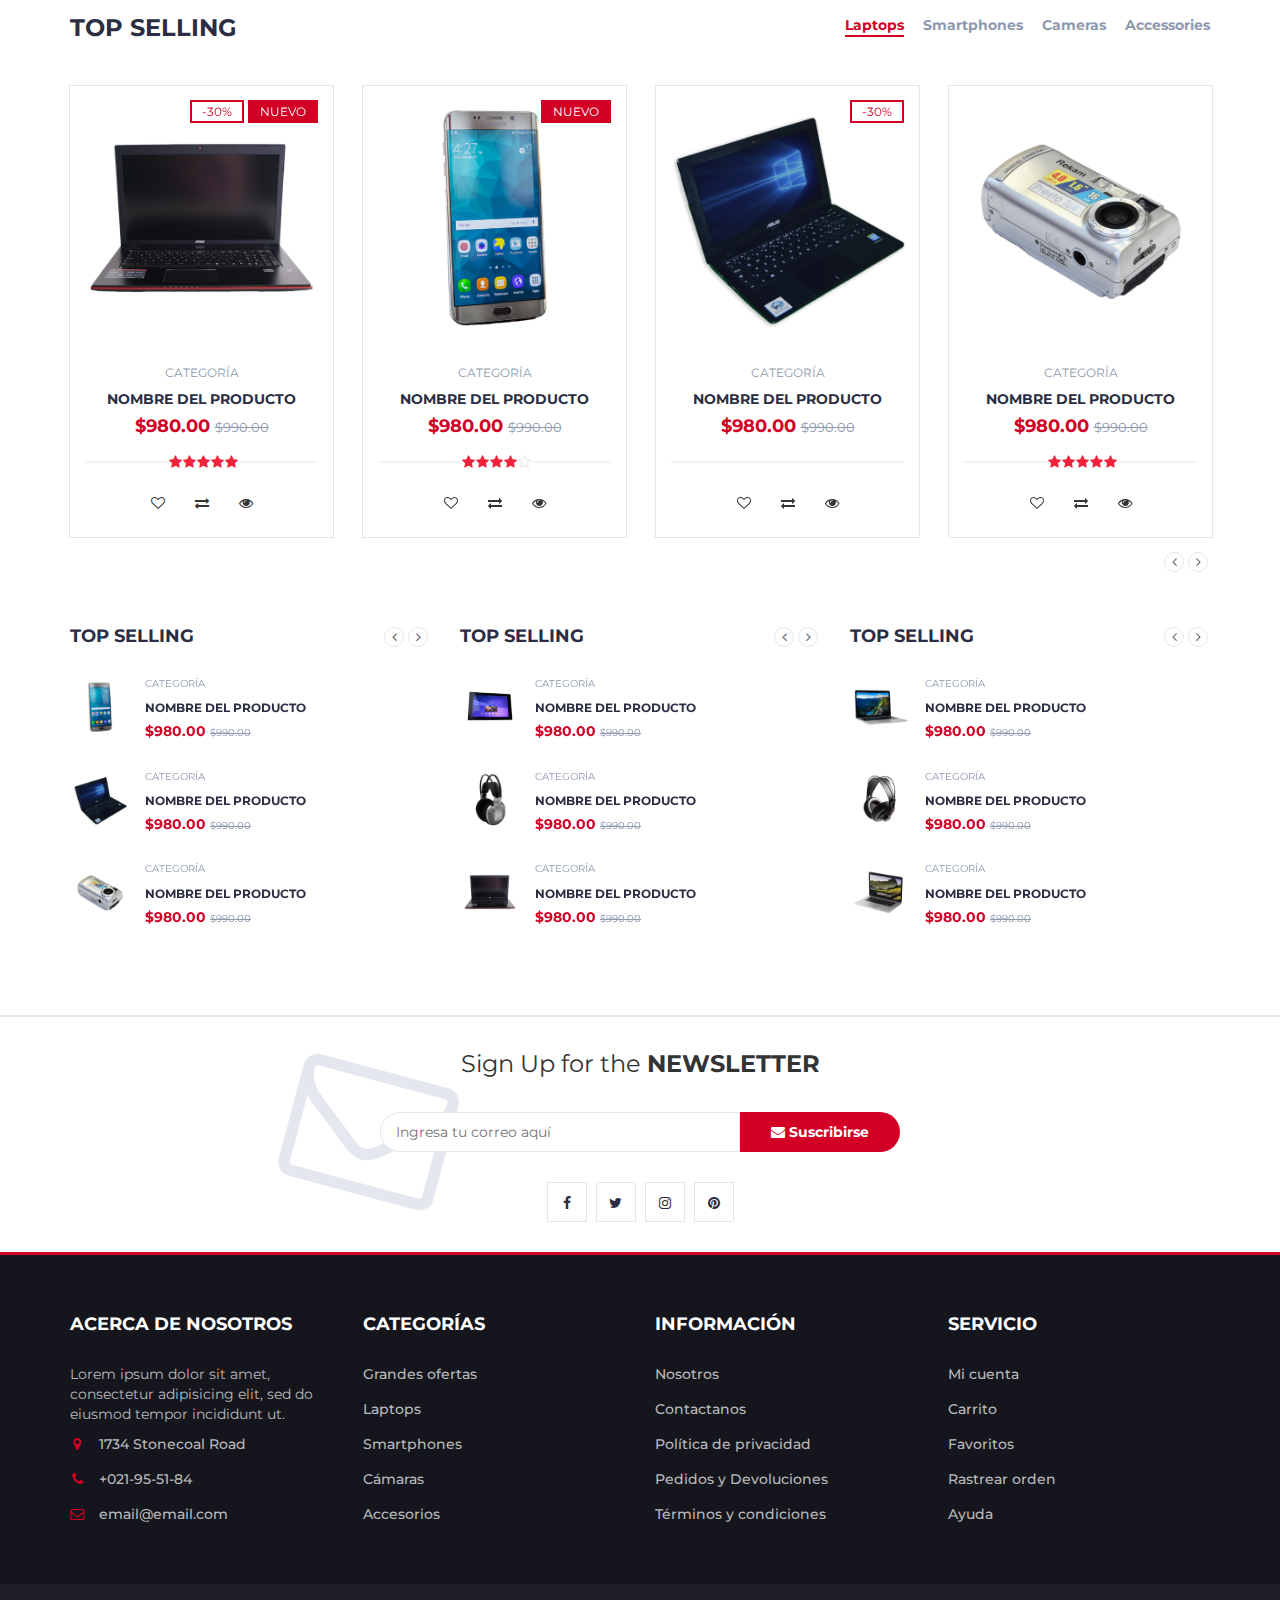
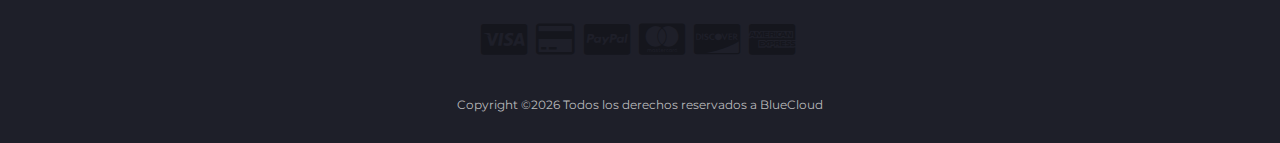
==== commit 7d0d2424: "Update index.html" ====
--- a/index.html
+++ b/index.html
@@ -113,7 +113,7 @@
 													<img src="./img/product01.png" alt="">
 												</div>
 												<div class="product-body">
-													<h3 class="product-name"><a href="#">product name goes here</a></h3>
+													<h3 class="product-name"><a href="#">Nombre del producto</a></h3>
 													<h4 class="product-price"><span class="qty">1x</span>$980.00</h4>
 												</div>
 												<button class="delete"><i class="fa fa-close"></i></button>
@@ -124,7 +124,7 @@
 													<img src="./img/product02.png" alt="">
 												</div>
 												<div class="product-body">
-													<h3 class="product-name"><a href="#">product name goes here</a></h3>
+													<h3 class="product-name"><a href="#">Nombre del producto</a></h3>
 													<h4 class="product-price"><span class="qty">3x</span>$980.00</h4>
 												</div>
 												<button class="delete"><i class="fa fa-close"></i></button>
@@ -281,7 +281,7 @@
 											</div>
 											<div class="product-body">
 												<p class="product-category">Categoría</p>
-												<h3 class="product-name"><a href="#">Mac Book Pro</a></h3>
+												<h3 class="product-name"><a href="#">Nombre del producto</a></h3>
 												<h4 class="product-price">$980.00 <del class="product-old-price">$990.00</del></h4>
 												<div class="product-rating">
 													<i class="fa fa-star"></i>
@@ -312,7 +312,7 @@
 											</div>
 											<div class="product-body">
 												<p class="product-category">Categoría</p>
-												<h3 class="product-name"><a href="#">product name goes here</a></h3>
+												<h3 class="product-name"><a href="#">Nombre del producto</a></h3>
 												<h4 class="product-price">$980.00 <del class="product-old-price">$990.00</del></h4>
 												<div class="product-rating">
 													<i class="fa fa-star"></i>
@@ -343,7 +343,7 @@
 											</div>
 											<div class="product-body">
 												<p class="product-category">Categoría</p>
-												<h3 class="product-name"><a href="#">product name goes here</a></h3>
+												<h3 class="product-name"><a href="#">Nombre del producto</a></h3>
 												<h4 class="product-price">$980.00 <del class="product-old-price">$990.00</del></h4>
 												<div class="product-rating">
 												</div>
@@ -366,7 +366,7 @@
 											</div>
 											<div class="product-body">
 												<p class="product-category">Categoría</p>
-												<h3 class="product-name"><a href="#">product name goes here</a></h3>
+												<h3 class="product-name"><a href="#">Nombre del producto</a></h3>
 												<h4 class="product-price">$980.00 <del class="product-old-price">$990.00</del></h4>
 												<div class="product-rating">
 													<i class="fa fa-star"></i>
@@ -394,7 +394,7 @@
 											</div>
 											<div class="product-body">
 												<p class="product-category">Categoría</p>
-												<h3 class="product-name"><a href="#">product name goes here</a></h3>
+												<h3 class="product-name"><a href="#">Nombre del producto</a></h3>
 												<h4 class="product-price">$980.00 <del class="product-old-price">$990.00</del></h4>
 												<div class="product-rating">
 													<i class="fa fa-star"></i>
@@ -464,7 +464,7 @@
 								</li>
 							</ul>
 							<h2 class="text-uppercase">Gran oferta de la semana</h2>
-							<p>Nueva colección hasta con un 50% de descuento</p>
+							<p>Hasta un 50% de descuento</p>
 							<a class="primary-btn cta-btn" href="#">Comprar ahora</a>
 						</div>
 					</div>
@@ -516,7 +516,7 @@
 											</div>
 											<div class="product-body">
 												<p class="product-category">Categoría</p>
-												<h3 class="product-name"><a href="#">product name goes here</a></h3>
+												<h3 class="product-name"><a href="#">Nombre del producto</a></h3>
 												<h4 class="product-price">$980.00 <del class="product-old-price">$990.00</del></h4>
 												<div class="product-rating">
 													<i class="fa fa-star"></i>
@@ -547,7 +547,7 @@
 											</div>
 											<div class="product-body">
 												<p class="product-category">Categoría</p>
-												<h3 class="product-name"><a href="#">product name goes here</a></h3>
+												<h3 class="product-name"><a href="#">Nombre del producto</a></h3>
 												<h4 class="product-price">$980.00 <del class="product-old-price">$990.00</del></h4>
 												<div class="product-rating">
 													<i class="fa fa-star"></i>
@@ -578,7 +578,7 @@
 											</div>
 											<div class="product-body">
 												<p class="product-category">Categoría</p>
-												<h3 class="product-name"><a href="#">product name goes here</a></h3>
+												<h3 class="product-name"><a href="#">Nombre del producto</a></h3>
 												<h4 class="product-price">$980.00 <del class="product-old-price">$990.00</del></h4>
 												<div class="product-rating">
 												</div>
@@ -601,7 +601,7 @@
 											</div>
 											<div class="product-body">
 												<p class="product-category">Categoría</p>
-												<h3 class="product-name"><a href="#">product name goes here</a></h3>
+												<h3 class="product-name"><a href="#">Nombre del producto</a></h3>
 												<h4 class="product-price">$980.00 <del class="product-old-price">$990.00</del></h4>
 												<div class="product-rating">
 													<i class="fa fa-star"></i>
@@ -629,7 +629,7 @@
 											</div>
 											<div class="product-body">
 												<p class="product-category">Categoría</p>
-												<h3 class="product-name"><a href="#">product name goes here</a></h3>
+												<h3 class="product-name"><a href="#">Nombre del producto</a></h3>
 												<h4 class="product-price">$980.00 <del class="product-old-price">$990.00</del></h4>
 												<div class="product-rating">
 													<i class="fa fa-star"></i>
@@ -687,7 +687,7 @@
 									</div>
 									<div class="product-body">
 										<p class="product-category">Categoría</p>
-										<h3 class="product-name"><a href="#">product name goes here</a></h3>
+										<h3 class="product-name"><a href="#">Nombre del producto</a></h3>
 										<h4 class="product-price">$980.00 <del class="product-old-price">$990.00</del></h4>
 									</div>
 								</div>
@@ -700,7 +700,7 @@
 									</div>
 									<div class="product-body">
 										<p class="product-category">Categoría</p>
-										<h3 class="product-name"><a href="#">product name goes here</a></h3>
+										<h3 class="product-name"><a href="#">Nombre del producto</a></h3>
 										<h4 class="product-price">$980.00 <del class="product-old-price">$990.00</del></h4>
 									</div>
 								</div>
@@ -713,7 +713,7 @@
 									</div>
 									<div class="product-body">
 										<p class="product-category">Categoría</p>
-										<h3 class="product-name"><a href="#">product name goes here</a></h3>
+										<h3 class="product-name"><a href="#">Nombre del producto</a></h3>
 										<h4 class="product-price">$980.00 <del class="product-old-price">$990.00</del></h4>
 									</div>
 								</div>
@@ -728,7 +728,7 @@
 									</div>
 									<div class="product-body">
 										<p class="product-category">Categoría</p>
-										<h3 class="product-name"><a href="#">product name goes here</a></h3>
+										<h3 class="product-name"><a href="#">Nombre del producto</a></h3>
 										<h4 class="product-price">$980.00 <del class="product-old-price">$990.00</del></h4>
 									</div>
 								</div>
@@ -741,7 +741,7 @@
 									</div>
 									<div class="product-body">
 										<p class="product-category">Categoría</p>
-										<h3 class="product-name"><a href="#">product name goes here</a></h3>
+										<h3 class="product-name"><a href="#">Nombre del producto</a></h3>
 										<h4 class="product-price">$980.00 <del class="product-old-price">$990.00</del></h4>
 									</div>
 								</div>
@@ -754,7 +754,7 @@
 									</div>
 									<div class="product-body">
 										<p class="product-category">Categoría</p>
-										<h3 class="product-name"><a href="#">product name goes here</a></h3>
+										<h3 class="product-name"><a href="#">Nombre del producto</a></h3>
 										<h4 class="product-price">$980.00 <del class="product-old-price">$990.00</del></h4>
 									</div>
 								</div>
@@ -780,7 +780,7 @@
 									</div>
 									<div class="product-body">
 										<p class="product-category">Categoría</p>
-										<h3 class="product-name"><a href="#">product name goes here</a></h3>
+										<h3 class="product-name"><a href="#">Nombre del producto</a></h3>
 										<h4 class="product-price">$980.00 <del class="product-old-price">$990.00</del></h4>
 									</div>
 								</div>
@@ -793,7 +793,7 @@
 									</div>
 									<div class="product-body">
 										<p class="product-category">Categoría</p>
-										<h3 class="product-name"><a href="#">product name goes here</a></h3>
+										<h3 class="product-name"><a href="#">Nombre del producto</a></h3>
 										<h4 class="product-price">$980.00 <del class="product-old-price">$990.00</del></h4>
 									</div>
 								</div>
@@ -806,7 +806,7 @@
 									</div>
 									<div class="product-body">
 										<p class="product-category">Categoría</p>
-										<h3 class="product-name"><a href="#">product name goes here</a></h3>
+										<h3 class="product-name"><a href="#">Nombre del producto</a></h3>
 										<h4 class="product-price">$980.00 <del class="product-old-price">$990.00</del></h4>
 									</div>
 								</div>
@@ -821,7 +821,7 @@
 									</div>
 									<div class="product-body">
 										<p class="product-category">Categoría</p>
-										<h3 class="product-name"><a href="#">product name goes here</a></h3>
+										<h3 class="product-name"><a href="#">Nombre del producto</a></h3>
 										<h4 class="product-price">$980.00 <del class="product-old-price">$990.00</del></h4>
 									</div>
 								</div>
@@ -834,7 +834,7 @@
 									</div>
 									<div class="product-body">
 										<p class="product-category">Categoría</p>
-										<h3 class="product-name"><a href="#">product name goes here</a></h3>
+										<h3 class="product-name"><a href="#">Nombre del producto</a></h3>
 										<h4 class="product-price">$980.00 <del class="product-old-price">$990.00</del></h4>
 									</div>
 								</div>
@@ -847,7 +847,7 @@
 									</div>
 									<div class="product-body">
 										<p class="product-category">Categoría</p>
-										<h3 class="product-name"><a href="#">product name goes here</a></h3>
+										<h3 class="product-name"><a href="#">Nombre del producto</a></h3>
 										<h4 class="product-price">$980.00 <del class="product-old-price">$990.00</del></h4>
 									</div>
 								</div>
@@ -875,7 +875,7 @@
 									</div>
 									<div class="product-body">
 										<p class="product-category">Categoría</p>
-										<h3 class="product-name"><a href="#">product name goes here</a></h3>
+										<h3 class="product-name"><a href="#">Nombre del producto</a></h3>
 										<h4 class="product-price">$980.00 <del class="product-old-price">$990.00</del></h4>
 									</div>
 								</div>
@@ -888,7 +888,7 @@
 									</div>
 									<div class="product-body">
 										<p class="product-category">Categoría</p>
-										<h3 class="product-name"><a href="#">product name goes here</a></h3>
+										<h3 class="product-name"><a href="#">Nombre del producto</a></h3>
 										<h4 class="product-price">$980.00 <del class="product-old-price">$990.00</del></h4>
 									</div>
 								</div>
@@ -901,7 +901,7 @@
 									</div>
 									<div class="product-body">
 										<p class="product-category">Categoría</p>
-										<h3 class="product-name"><a href="#">product name goes here</a></h3>
+										<h3 class="product-name"><a href="#">Nombre del producto</a></h3>
 										<h4 class="product-price">$980.00 <del class="product-old-price">$990.00</del></h4>
 									</div>
 								</div>
@@ -916,7 +916,7 @@
 									</div>
 									<div class="product-body">
 										<p class="product-category">Categoría</p>
-										<h3 class="product-name"><a href="#">product name goes here</a></h3>
+										<h3 class="product-name"><a href="#">Nombre del producto</a></h3>
 										<h4 class="product-price">$980.00 <del class="product-old-price">$990.00</del></h4>
 									</div>
 								</div>
@@ -929,7 +929,7 @@
 									</div>
 									<div class="product-body">
 										<p class="product-category">Categoría</p>
-										<h3 class="product-name"><a href="#">product name goes here</a></h3>
+										<h3 class="product-name"><a href="#">Nombre del producto</a></h3>
 										<h4 class="product-price">$980.00 <del class="product-old-price">$990.00</del></h4>
 									</div>
 								</div>
@@ -942,7 +942,7 @@
 									</div>
 									<div class="product-body">
 										<p class="product-category">Categoría</p>
-										<h3 class="product-name"><a href="#">product name goes here</a></h3>
+										<h3 class="product-name"><a href="#">Nombre del producto</a></h3>
 										<h4 class="product-price">$980.00 <del class="product-old-price">$990.00</del></h4>
 									</div>
 								</div>
@@ -968,8 +968,8 @@
 						<div class="newsletter">
 							<p>Sign Up for the <strong>NEWSLETTER</strong></p>
 							<form>
-								<input class="input" type="email" placeholder="Enter Your Email">
-								<button class="newsletter-btn"><i class="fa fa-envelope"></i> Subscribe</button>
+								<input class="input" type="email" placeholder="Ingresa tu correo aquí">
+								<button class="newsletter-btn"><i class="fa fa-envelope"></i> Suscribirse</button>
 							</form>
 							<ul class="newsletter-follow">
 								<li>
@@ -1004,7 +1004,7 @@
 					<div class="row">
 						<div class="col-md-3 col-xs-6">
 							<div class="footer">
-								<h3 class="footer-title">About Us</h3>
+								<h3 class="footer-title">Acerca de nosotros</h3>
 								<p>Lorem ipsum dolor sit amet, consectetur adipisicing elit, sed do eiusmod tempor incididunt ut.</p>
 								<ul class="footer-links">
 									<li><a href="#"><i class="fa fa-map-marker"></i>1734 Stonecoal Road</a></li>
@@ -1016,13 +1016,13 @@
 
 						<div class="col-md-3 col-xs-6">
 							<div class="footer">
-								<h3 class="footer-title">Categories</h3>
+								<h3 class="footer-title">Categorías</h3>
 								<ul class="footer-links">
-									<li><a href="#">Hot deals</a></li>
+									<li><a href="#">Grandes ofertas</a></li>
 									<li><a href="#">Laptops</a></li>
 									<li><a href="#">Smartphones</a></li>
-									<li><a href="#">Cameras</a></li>
-									<li><a href="#">Accessories</a></li>
+									<li><a href="#">Cámaras</a></li>
+									<li><a href="#">Accesorios</a></li>
 								</ul>
 							</div>
 						</div>
@@ -1031,26 +1031,26 @@
 
 						<div class="col-md-3 col-xs-6">
 							<div class="footer">
-								<h3 class="footer-title">Information</h3>
+								<h3 class="footer-title">Información</h3>
 								<ul class="footer-links">
-									<li><a href="#">About Us</a></li>
-									<li><a href="#">Contact Us</a></li>
-									<li><a href="#">Privacy Policy</a></li>
-									<li><a href="#">Orders and Returns</a></li>
-									<li><a href="#">Terms & Conditions</a></li>
+									<li><a href="#">Nosotros</a></li>
+									<li><a href="#">Contactanos</a></li>
+									<li><a href="#">Política de privacidad</a></li>
+									<li><a href="#">Pedidos y Devoluciones</a></li>
+									<li><a href="#">Términos y condiciones</a></li>
 								</ul>
 							</div>
 						</div>
 
 						<div class="col-md-3 col-xs-6">
 							<div class="footer">
-								<h3 class="footer-title">Service</h3>
+								<h3 class="footer-title">Servicio</h3>
 								<ul class="footer-links">
-									<li><a href="#">My Account</a></li>
-									<li><a href="#">View Cart</a></li>
-									<li><a href="#">Wishlist</a></li>
-									<li><a href="#">Track My Order</a></li>
-									<li><a href="#">Help</a></li>
+									<li><a href="#">Mi cuenta</a></li>
+									<li><a href="#">Carrito</a></li>
+									<li><a href="#">Favoritos</a></li>
+									<li><a href="#">Rastrear orden</a></li>
+									<li><a href="#">Ayuda</a></li>
 								</ul>
 							</div>
 						</div>
@@ -1077,7 +1077,7 @@
 							</ul>
 							<span class="copyright">
 								<!-- Link back to Colorlib can't be removed. Template is licensed under CC BY 3.0. -->
-								Copyright &copy;<script>document.write(new Date().getFullYear());</script> All rights reserved | This template is made with <i class="fa fa-heart-o" aria-hidden="true"></i> by <a href="https://colorlib.com" target="_blank">Colorlib</a>
+								Copyright &copy;<script>document.write(new Date().getFullYear());</script> Todos los derechos reservados a BlueCloud</a>
 							<!-- Link back to Colorlib can't be removed. Template is licensed under CC BY 3.0. -->
 							</span>
 						</div>
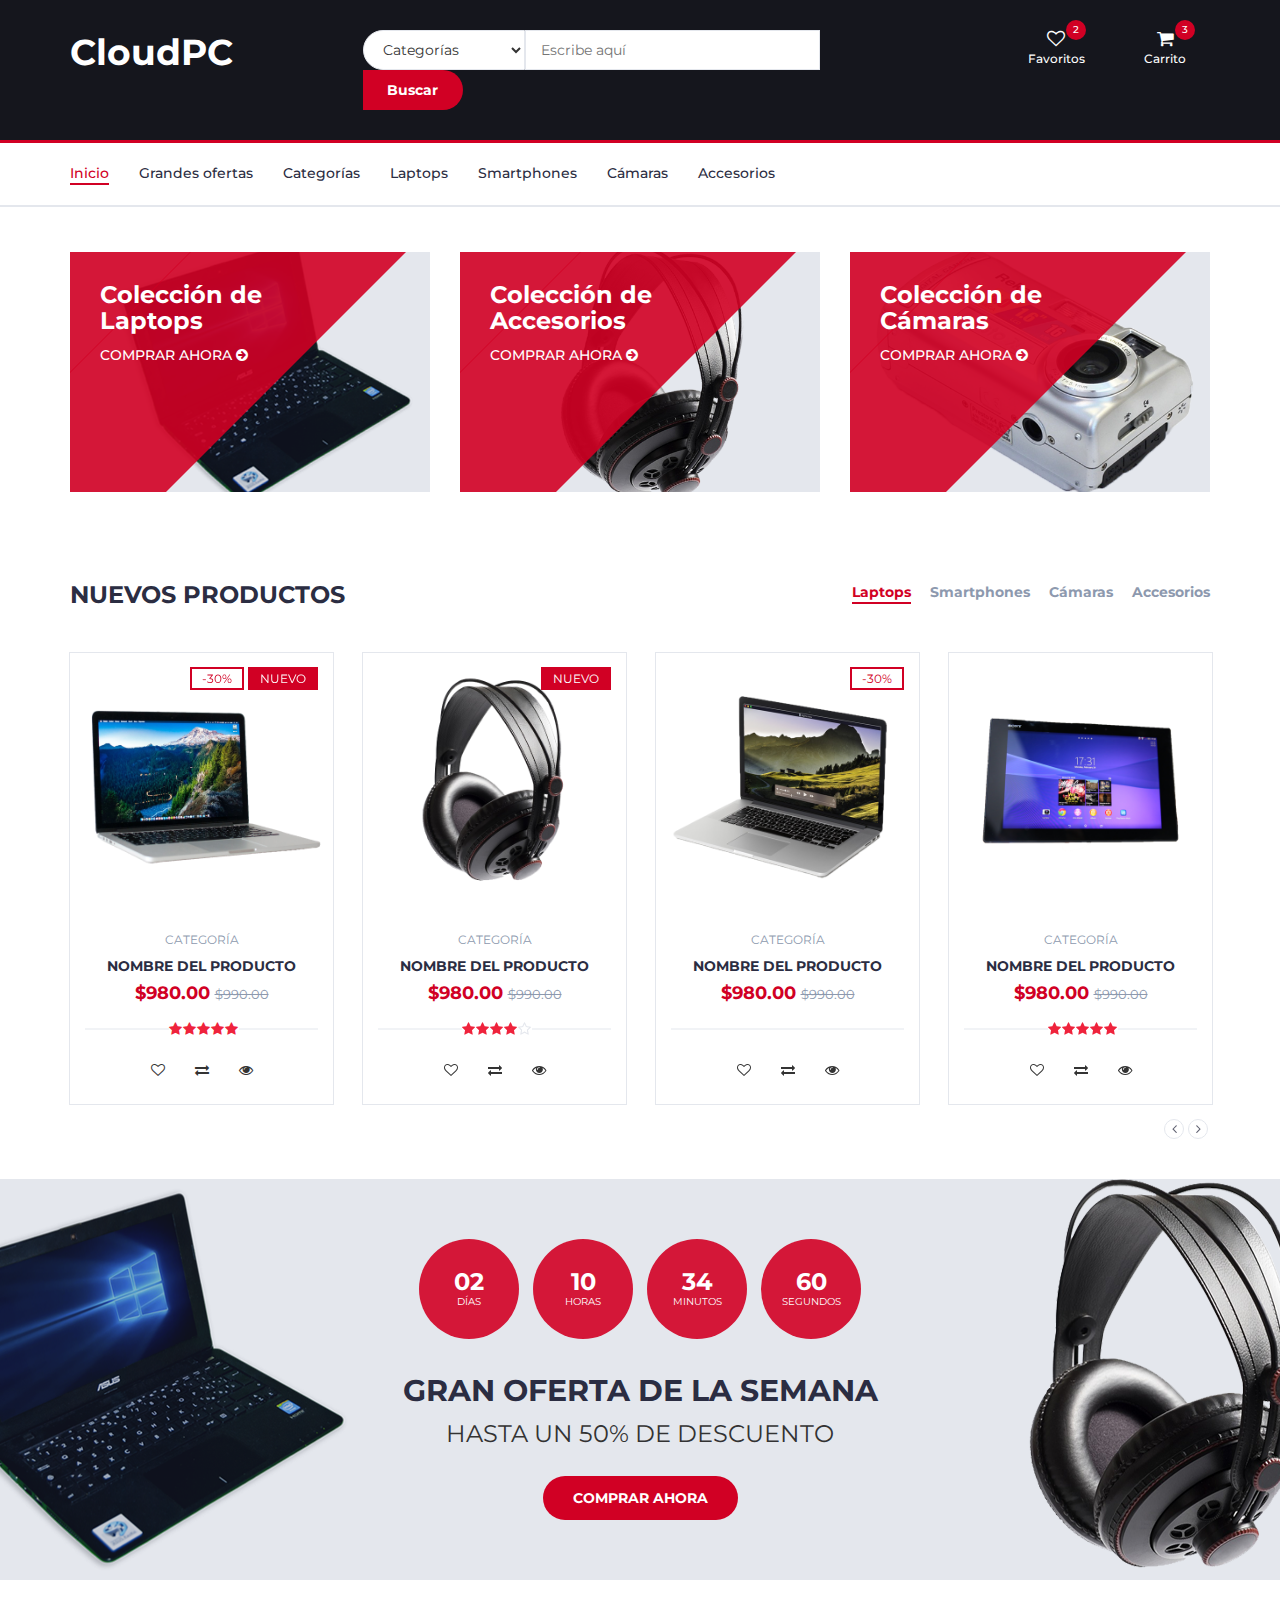
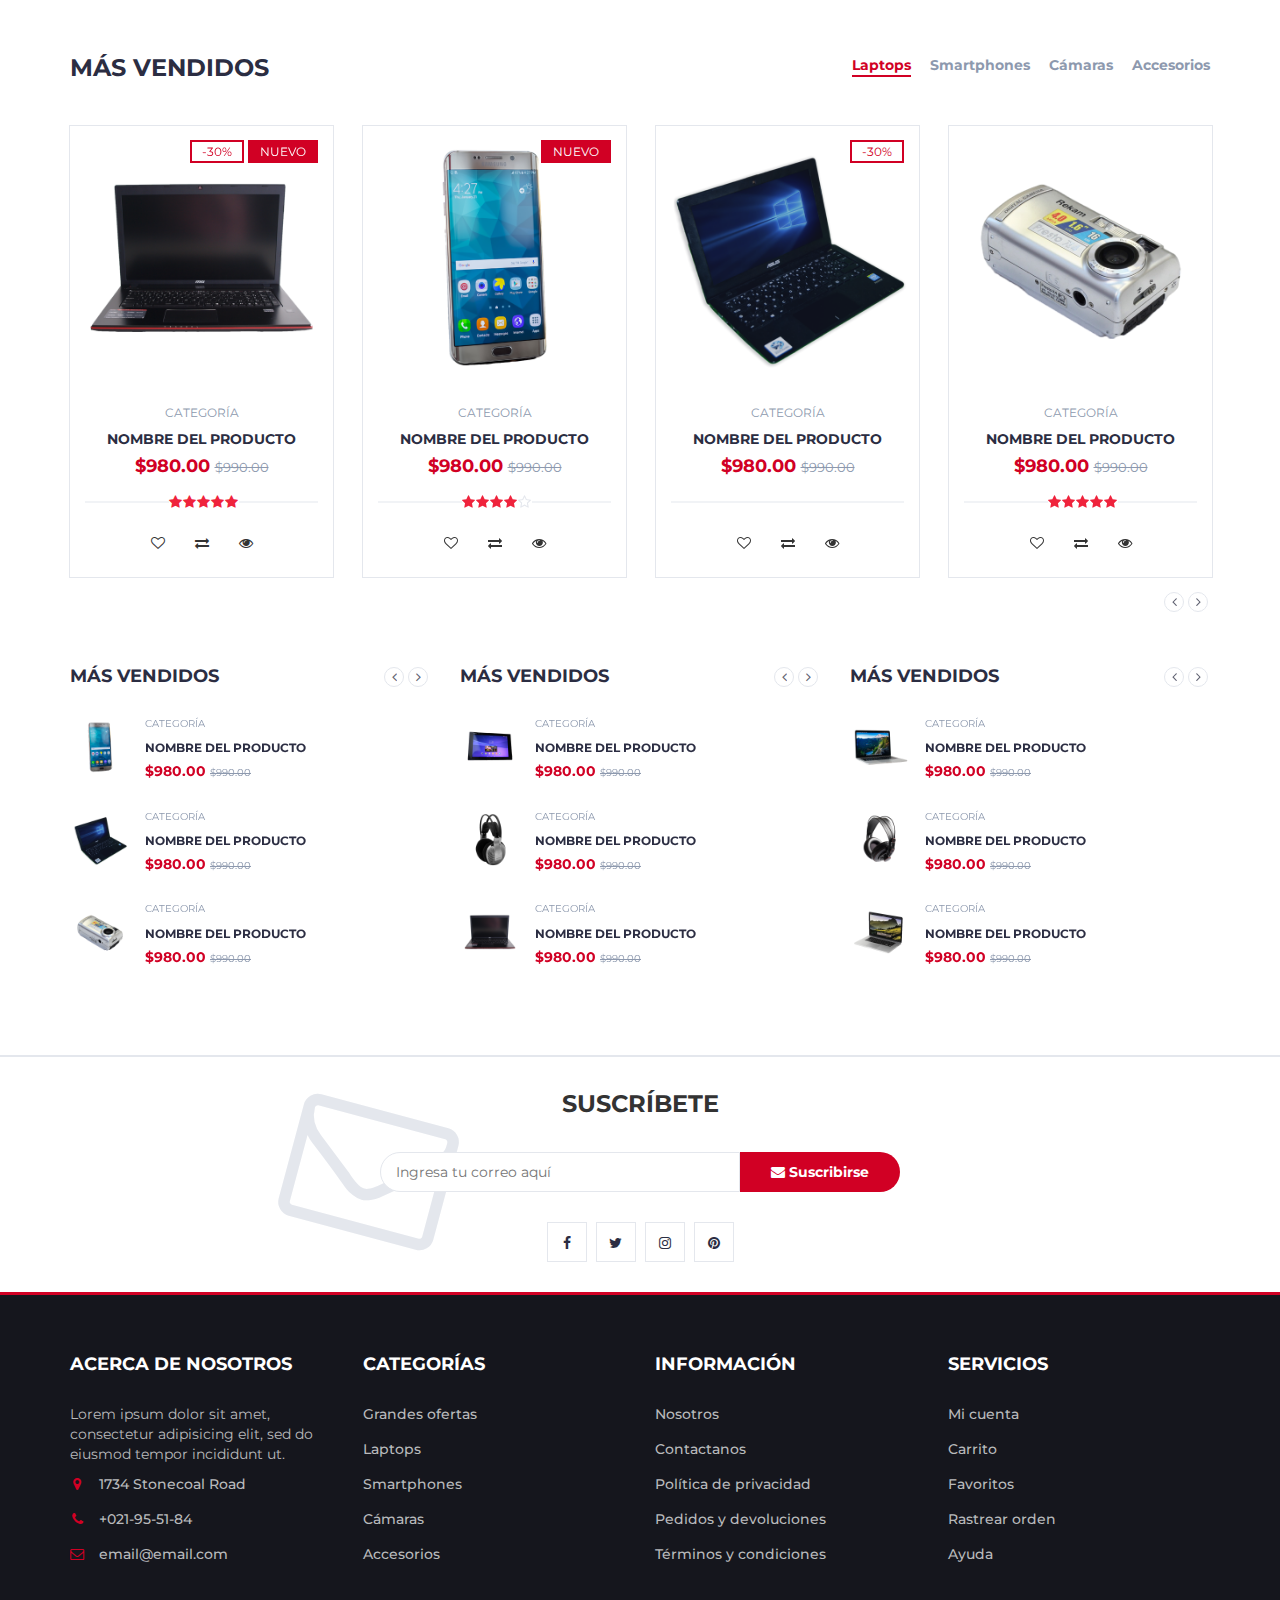
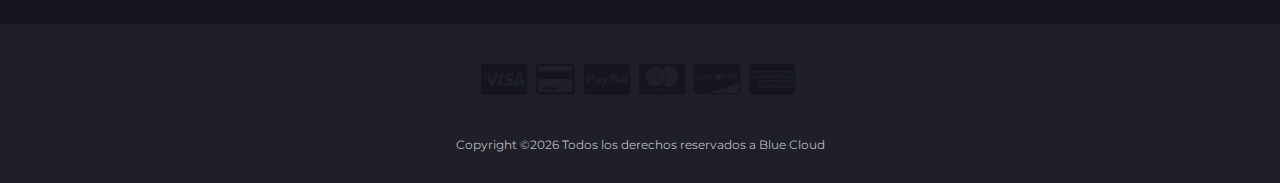
==== commit 26c8f9ea: "Update index.html" ====
--- a/index.html
+++ b/index.html
@@ -76,8 +76,11 @@
 								<form>
 									<select class="input-select">
 										<option value="0">Categorías</option>
-										<option value="1">Category 01</option>
-										<option value="1">Category 02</option>
+										<option value="1">Grandes ofertas</option>
+										<option value="2">Laptops</option>
+										<option value="3">Smartphones</option>
+										<option value="4">Cámaras</option>
+										<option value="5">Accesorios</option>
 									</select>
 									<input class="input" placeholder="Escribe aquí">
 									<button class="search-btn">Buscar</button>
@@ -485,13 +488,13 @@
 					<!-- section title -->
 					<div class="col-md-12">
 						<div class="section-title">
-							<h3 class="title">Top selling</h3>
+							<h3 class="title">Más vendidos</h3>
 							<div class="section-nav">
 								<ul class="section-tab-nav tab-nav">
 									<li class="active"><a data-toggle="tab" href="#tab2">Laptops</a></li>
 									<li><a data-toggle="tab" href="#tab2">Smartphones</a></li>
-									<li><a data-toggle="tab" href="#tab2">Cameras</a></li>
-									<li><a data-toggle="tab" href="#tab2">Accessories</a></li>
+									<li><a data-toggle="tab" href="#tab2">Cámaras</a></li>
+									<li><a data-toggle="tab" href="#tab2">Accesorios</a></li>
 								</ul>
 							</div>
 						</div>
@@ -672,7 +675,7 @@
 				<div class="row">
 					<div class="col-md-4 col-xs-6">
 						<div class="section-title">
-							<h4 class="title">Top selling</h4>
+							<h4 class="title">Más vendidos</h4>
 							<div class="section-nav">
 								<div id="slick-nav-3" class="products-slick-nav"></div>
 							</div>
@@ -765,7 +768,7 @@
 
 					<div class="col-md-4 col-xs-6">
 						<div class="section-title">
-							<h4 class="title">Top selling</h4>
+							<h4 class="title">Más vendidos</h4>
 							<div class="section-nav">
 								<div id="slick-nav-4" class="products-slick-nav"></div>
 							</div>
@@ -860,7 +863,7 @@
 
 					<div class="col-md-4 col-xs-6">
 						<div class="section-title">
-							<h4 class="title">Top selling</h4>
+							<h4 class="title">Más vendidos</h4>
 							<div class="section-nav">
 								<div id="slick-nav-5" class="products-slick-nav"></div>
 							</div>
@@ -966,7 +969,7 @@
 				<div class="row">
 					<div class="col-md-12">
 						<div class="newsletter">
-							<p>Sign Up for the <strong>NEWSLETTER</strong></p>
+							<p><strong>SUSCRÍBETE</strong></p>
 							<form>
 								<input class="input" type="email" placeholder="Ingresa tu correo aquí">
 								<button class="newsletter-btn"><i class="fa fa-envelope"></i> Suscribirse</button>
@@ -1036,7 +1039,7 @@
 									<li><a href="#">Nosotros</a></li>
 									<li><a href="#">Contactanos</a></li>
 									<li><a href="#">Política de privacidad</a></li>
-									<li><a href="#">Pedidos y Devoluciones</a></li>
+									<li><a href="#">Pedidos y devoluciones</a></li>
 									<li><a href="#">Términos y condiciones</a></li>
 								</ul>
 							</div>
@@ -1044,7 +1047,7 @@
 
 						<div class="col-md-3 col-xs-6">
 							<div class="footer">
-								<h3 class="footer-title">Servicio</h3>
+								<h3 class="footer-title">Servicios</h3>
 								<ul class="footer-links">
 									<li><a href="#">Mi cuenta</a></li>
 									<li><a href="#">Carrito</a></li>
@@ -1077,7 +1080,7 @@
 							</ul>
 							<span class="copyright">
 								<!-- Link back to Colorlib can't be removed. Template is licensed under CC BY 3.0. -->
-								Copyright &copy;<script>document.write(new Date().getFullYear());</script> Todos los derechos reservados a BlueCloud</a>
+								Copyright &copy;<script>document.write(new Date().getFullYear());</script> Todos los derechos reservados a Blue Cloud</a>
 							<!-- Link back to Colorlib can't be removed. Template is licensed under CC BY 3.0. -->
 							</span>
 						</div>
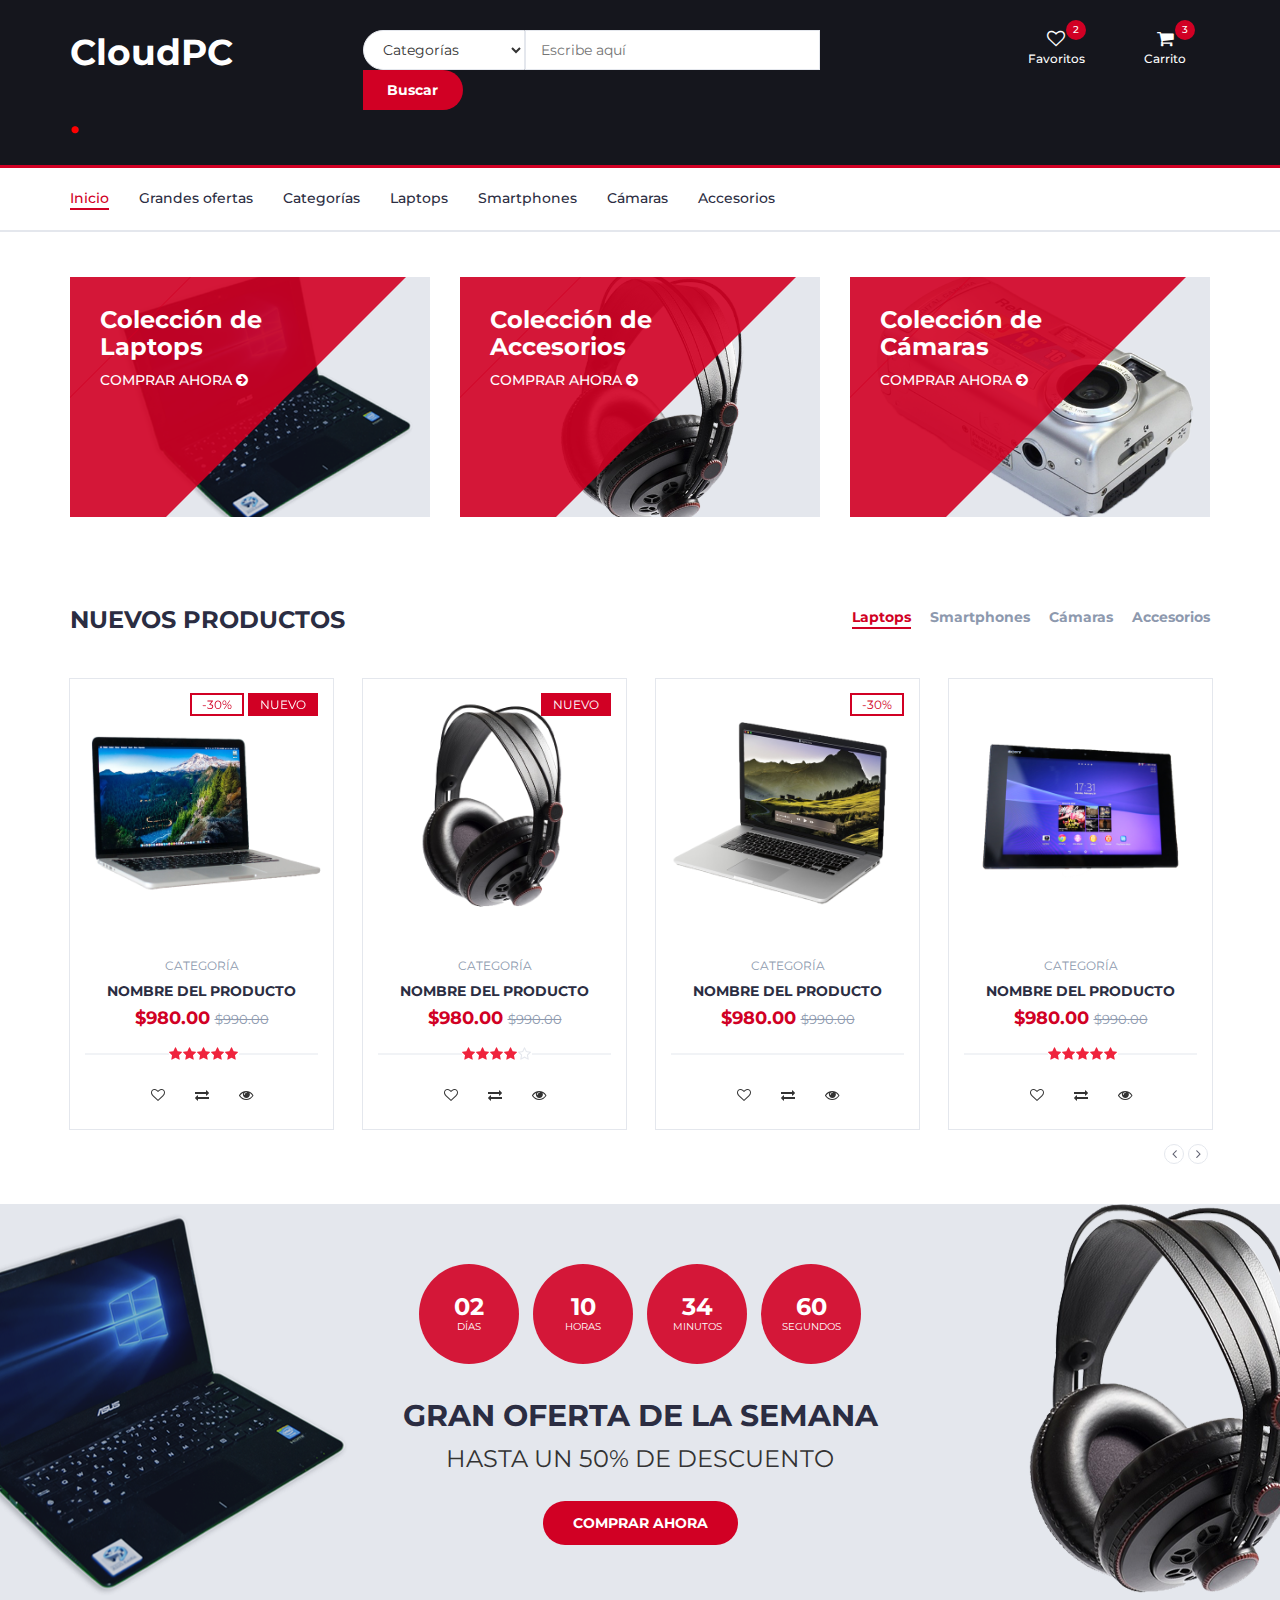
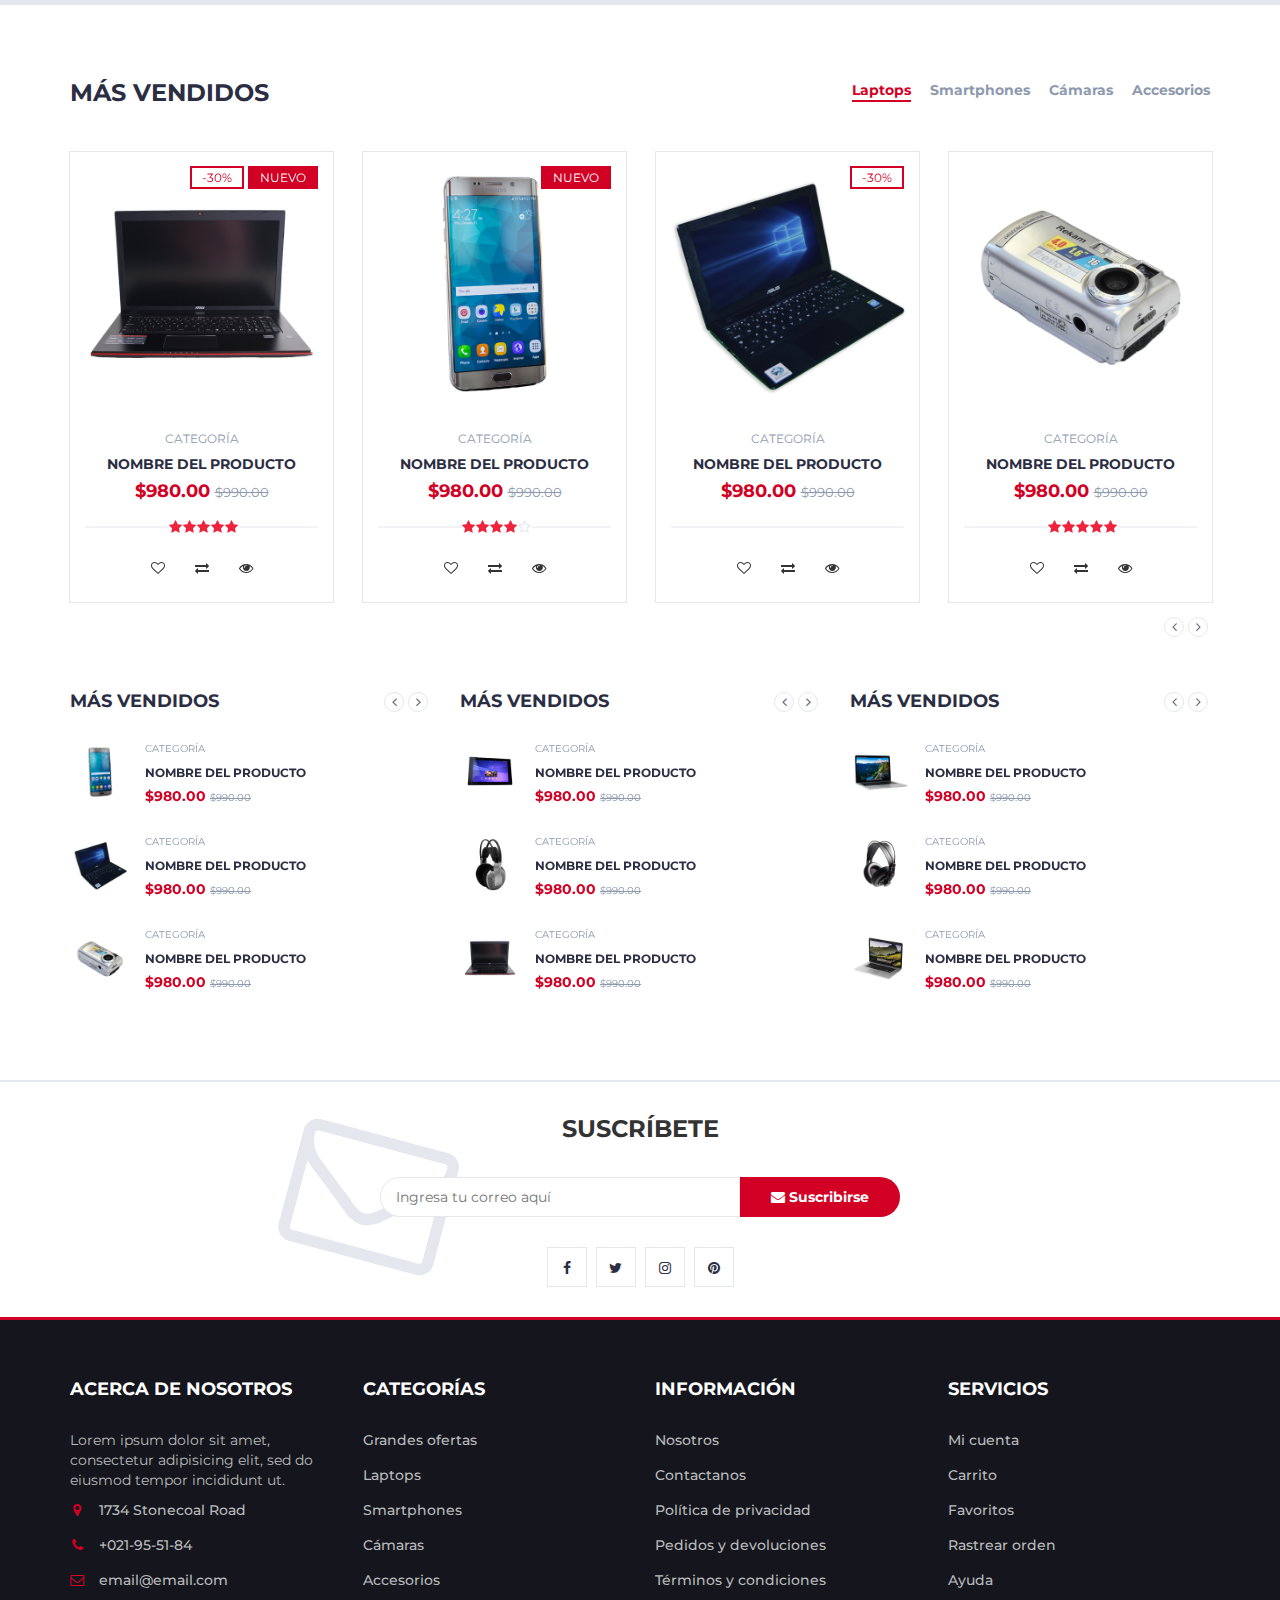
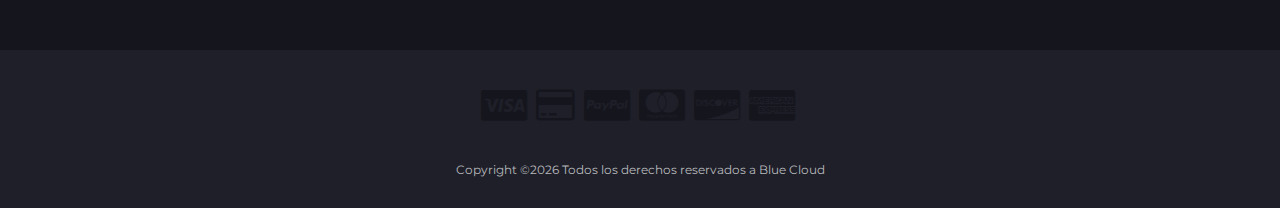
==== commit 4e106b94: "Update index.html" ====
--- a/index.html
+++ b/index.html
@@ -64,7 +64,7 @@
 						<div class="col-md-3">
 							<div class="header-logo">
 								<a href="#" class="logo">
-									<h1 style="color: white; padding-top: 1.8rem;">CloudPC</h1>
+									<h1 style="color: white; padding-top: 1.8rem;">CloudPC</h1><h1 style="color: red; padding-top: 1.8rem;">.</h1>
 								</a>
 							</div>
 						</div>
@@ -78,9 +78,9 @@
 										<option value="0">Categorías</option>
 										<option value="1">Grandes ofertas</option>
 										<option value="2">Laptops</option>
-										<option value="3">Smartphones</option>
+										<!-- <option value="3">Smartphones</option>
 										<option value="4">Cámaras</option>
-										<option value="5">Accesorios</option>
+										<option value="5">Accesorios</option> -->
 									</select>
 									<input class="input" placeholder="Escribe aquí">
 									<button class="search-btn">Buscar</button>
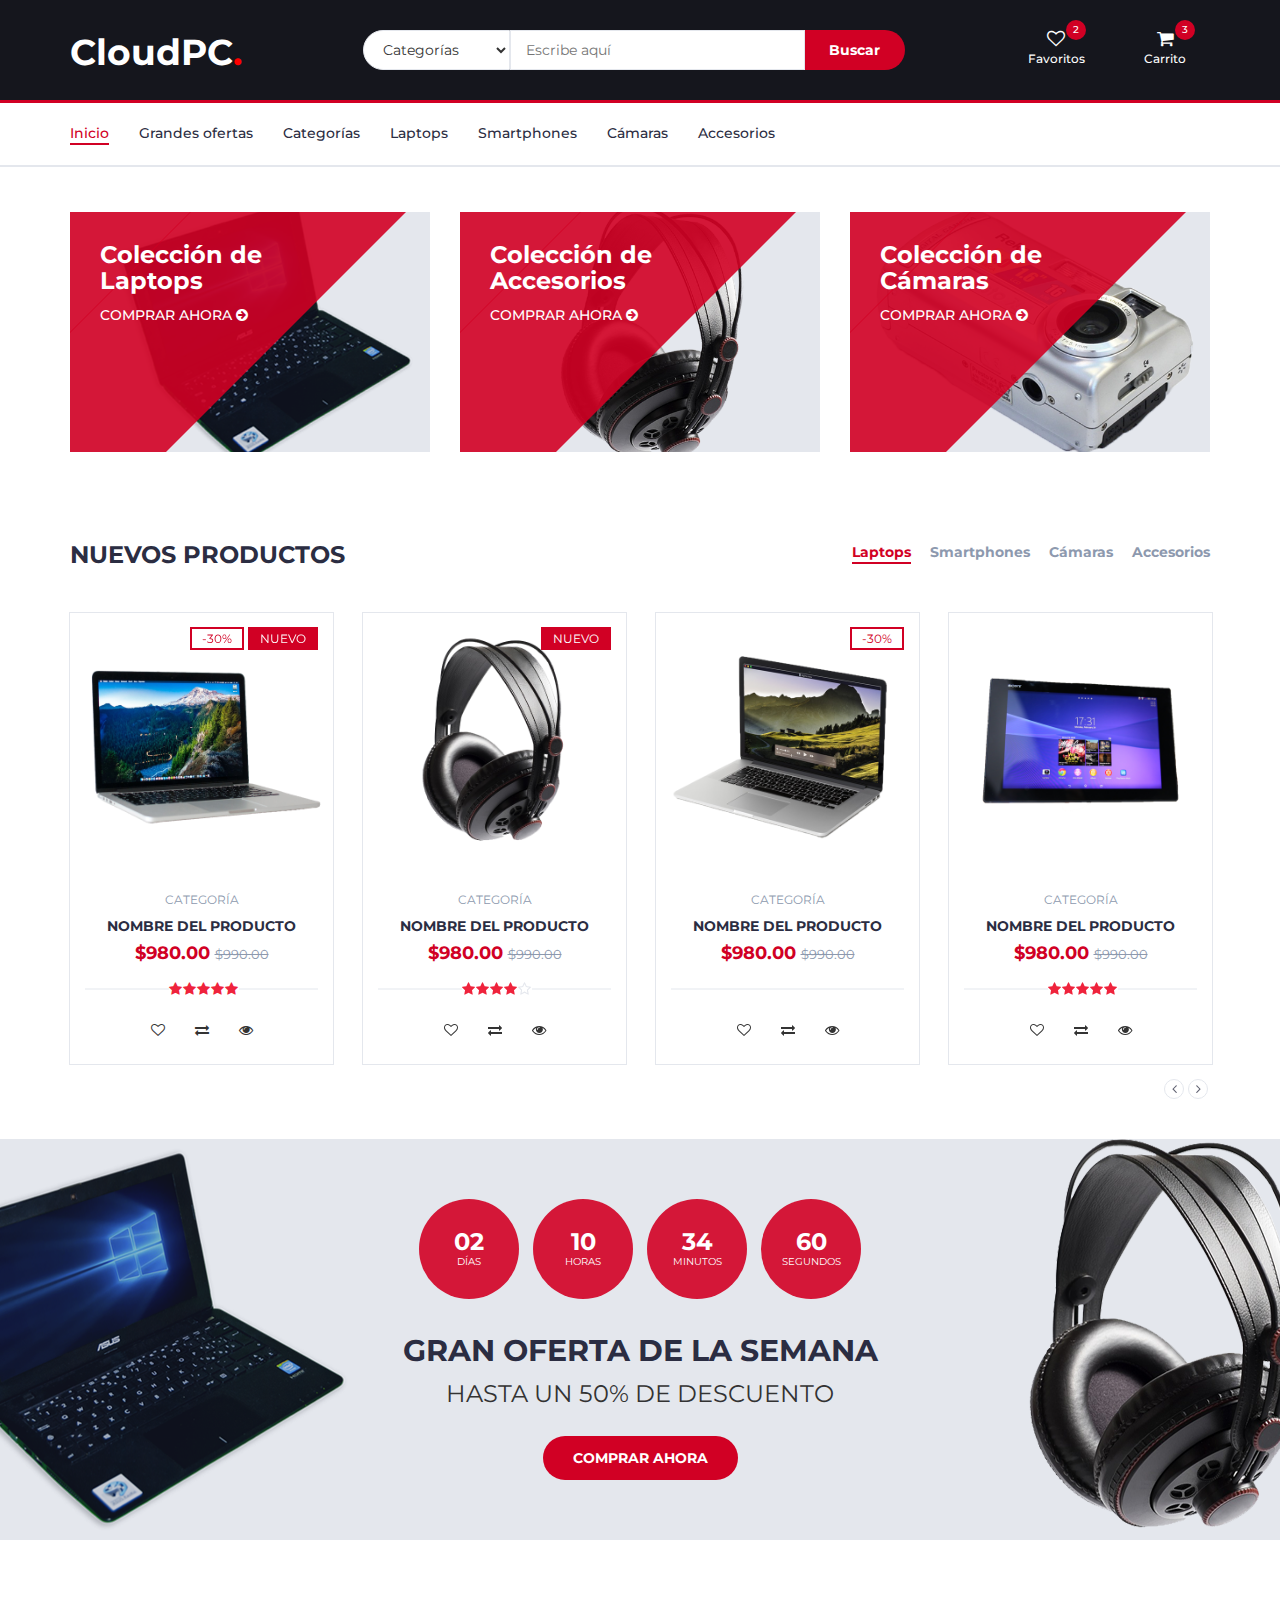
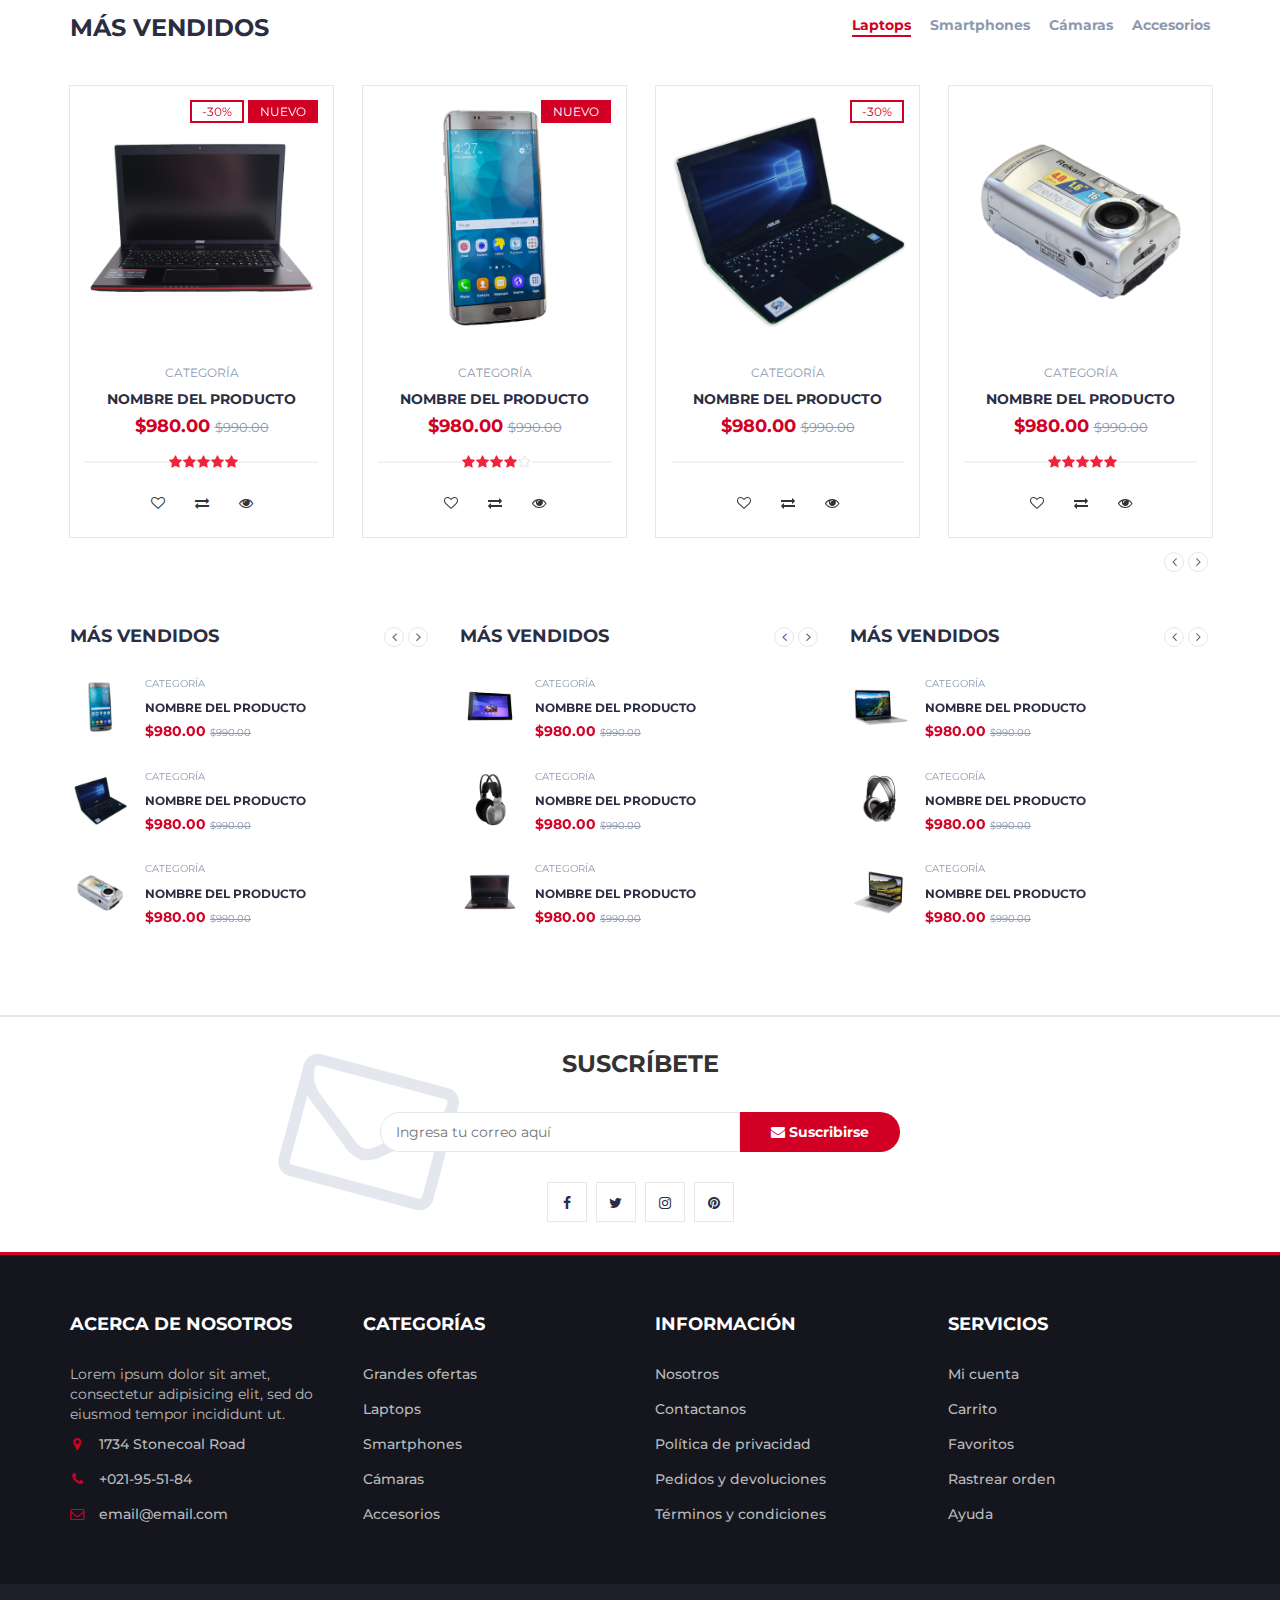
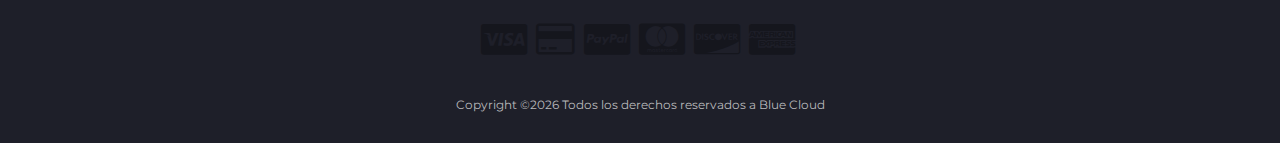
==== commit 2f9da66e: "Update index.html" ====
--- a/index.html
+++ b/index.html
@@ -64,7 +64,7 @@
 						<div class="col-md-3">
 							<div class="header-logo">
 								<a href="#" class="logo">
-									<h1 style="color: white; padding-top: 1.8rem;">CloudPC</h1><h1 style="color: red; padding-top: 1.8rem;">.</h1>
+									<h1 style="color: white; padding-top: 1.8rem;">CloudPC<strong style="color: red;">.</strong></h1>
 								</a>
 							</div>
 						</div>
@@ -76,11 +76,11 @@
 								<form>
 									<select class="input-select">
 										<option value="0">Categorías</option>
-										<option value="1">Grandes ofertas</option>
+										<option value="1">Ofertas</option>
 										<option value="2">Laptops</option>
-										<!-- <option value="3">Smartphones</option>
+										<option value="3">Smartphones</option>
 										<option value="4">Cámaras</option>
-										<option value="5">Accesorios</option> -->
+										<option value="5">Accesorios</option>
 									</select>
 									<input class="input" placeholder="Escribe aquí">
 									<button class="search-btn">Buscar</button>
